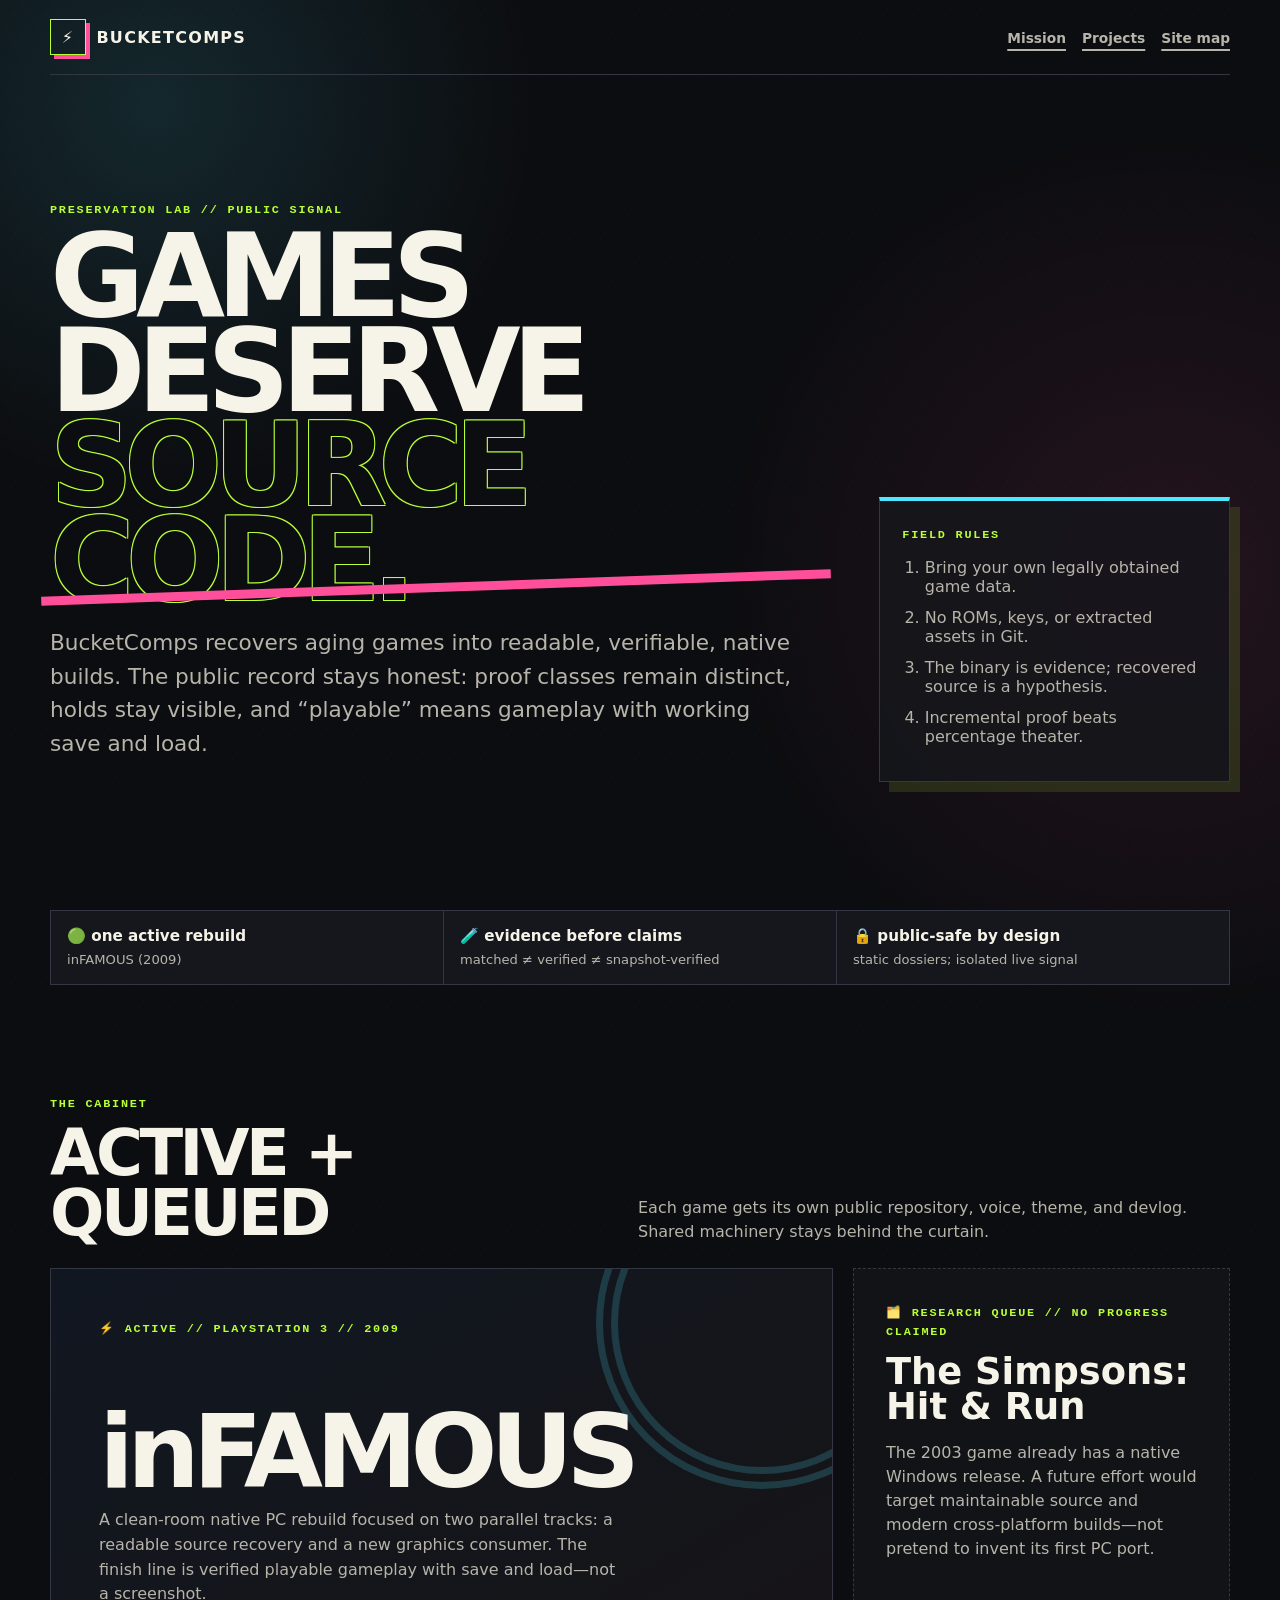
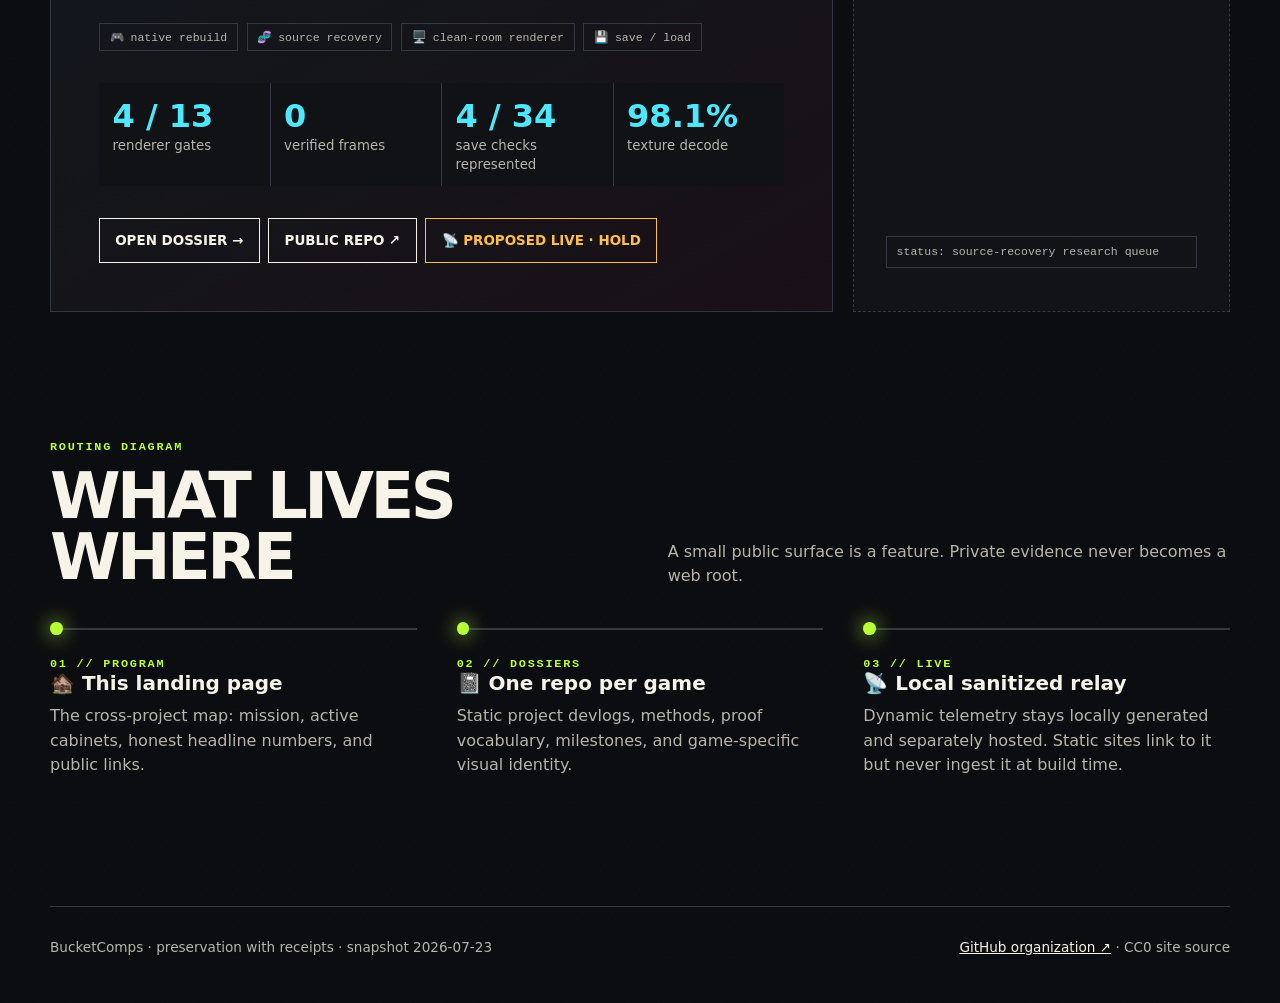
==== site/index.html @ 10b135f8 "launch the BucketComps public landing" ====
<!doctype html>
<html lang="en">
<head>
  <meta charset="utf-8">
  <meta name="viewport" content="width=device-width, initial-scale=1">
  <meta name="description" content="BucketComps is rebuilding games into readable, verifiable, native source—one public-safe milestone at a time.">
  <meta name="theme-color" content="#0c0d10">
  <title>BucketComps ⚡ games deserve source code</title>
  <link rel="stylesheet" href="assets/site.css">
</head>
<body>
  <a class="skip" href="#main">Skip to main content</a>

  <header class="site-header shell">
    <a class="brand" href="./" aria-label="BucketComps home">
      <span class="brand-mark" aria-hidden="true">⚡</span>
      BucketComps
    </a>
    <nav aria-label="Primary navigation">
      <ul>
        <li><a href="#mission">Mission</a></li>
        <li><a href="#projects">Projects</a></li>
        <li><a href="#map">Site map</a></li>
      </ul>
    </nav>
  </header>

  <main id="main">
    <section class="hero shell" id="mission" aria-labelledby="hero-title">
      <div>
        <p class="eyebrow">preservation lab // public signal</p>
        <h1 id="hero-title">Games deserve <span class="strike">source code.</span></h1>
        <p class="lede">BucketComps recovers aging games into readable, verifiable, native builds. The public record stays honest: proof classes remain distinct, holds stay visible, and “playable” means gameplay with working save and load.</p>
      </div>
      <aside class="manifesto" aria-label="Program rules">
        <span class="label">field rules</span>
        <ol>
          <li>Bring your own legally obtained game data.</li>
          <li>No ROMs, keys, or extracted assets in Git.</li>
          <li>The binary is evidence; recovered source is a hypothesis.</li>
          <li>Incremental proof beats percentage theater.</li>
        </ol>
      </aside>
    </section>

    <section class="status-strip shell" aria-label="Program status">
      <div><strong>🟢 one active rebuild</strong><span>inFAMOUS (2009)</span></div>
      <div><strong>🧪 evidence before claims</strong><span>matched ≠ verified ≠ snapshot-verified</span></div>
      <div><strong>🔒 public-safe by design</strong><span>static dossiers; isolated live signal</span></div>
    </section>

    <section class="projects shell" id="projects" aria-labelledby="projects-title">
      <header class="section-head">
        <div>
          <p class="eyebrow">the cabinet</p>
          <h2 id="projects-title">Active + queued</h2>
        </div>
        <p class="section-note">Each game gets its own public repository, voice, theme, and devlog. Shared machinery stays behind the curtain.</p>
      </header>

      <div class="project-grid">
        <article class="project-card">
          <span class="label">⚡ active // PlayStation 3 // 2009</span>
          <h3>inFAMOUS</h3>
          <p>A clean-room native PC rebuild focused on two parallel tracks: a readable source recovery and a new graphics consumer. The finish line is verified playable gameplay with save and load—not a screenshot.</p>
          <div class="tag-row" aria-label="Project themes">
            <span class="tag">🎮 native rebuild</span>
            <span class="tag">🧬 source recovery</span>
            <span class="tag">🖥️ clean-room renderer</span>
            <span class="tag">💾 save / load</span>
          </div>
          <div class="metrics" aria-label="Public progress snapshot dated July 23, 2026">
            <div class="metric"><strong>4 / 13</strong><small>renderer gates</small></div>
            <div class="metric"><strong>0</strong><small>verified frames</small></div>
            <div class="metric"><strong>4 / 34</strong><small>save checks represented</small></div>
            <div class="metric"><strong>98.1%</strong><small>texture decode</small></div>
          </div>
          <div class="actions">
            <a class="button" href="https://bucketcomps.github.io/infamous/">Open dossier →</a>
            <a class="button" href="https://github.com/bucketcomps/infamous">Public repo ↗</a>
            <a class="button live" href="https://live.decomp.deucebucket.com/infamous" aria-label="Proposed live inFAMOUS endpoint; not cut over">📡 proposed live · hold</a>
          </div>
        </article>

        <article class="queue-card">
          <div>
            <span class="label">🗂️ research queue // no progress claimed</span>
            <h3>The Simpsons:<br>Hit &amp; Run</h3>
            <p>The 2003 game already has a native Windows release. A future effort would target maintainable source and modern cross-platform builds—not pretend to invent its first PC port.</p>
          </div>
          <p class="tag">status: source-recovery research queue</p>
        </article>
      </div>
    </section>

    <section class="architecture shell" id="map" aria-labelledby="map-title">
      <header class="section-head">
        <div>
          <p class="eyebrow">routing diagram</p>
          <h2 id="map-title">What lives where</h2>
        </div>
        <p class="section-note">A small public surface is a feature. Private evidence never becomes a web root.</p>
      </header>
      <div class="circuit">
        <article>
          <span class="label">01 // program</span>
          <h3>🏚️ This landing page</h3>
          <p>The cross-project map: mission, active cabinets, honest headline numbers, and public links.</p>
        </article>
        <article>
          <span class="label">02 // dossiers</span>
          <h3>📓 One repo per game</h3>
          <p>Static project devlogs, methods, proof vocabulary, milestones, and game-specific visual identity.</p>
        </article>
        <article>
          <span class="label">03 // live</span>
          <h3>📡 Local sanitized relay</h3>
          <p>Dynamic telemetry stays locally generated and separately hosted. Static sites link to it but never ingest it at build time.</p>
        </article>
      </div>
    </section>
  </main>

  <footer class="footer shell">
    <span>BucketComps · preservation with receipts · snapshot 2026-07-23</span>
    <span><a href="https://github.com/bucketcomps">GitHub organization ↗</a> · CC0 site source</span>
  </footer>
</body>
</html>
---- site/assets/site.css ----
:root {
  color-scheme: dark;
  --ink: #f6f3e8;
  --muted: #b7b4aa;
  --void: #0c0d10;
  --panel: #15171c;
  --line: #333743;
  --volt: #b8ff36;
  --cyan: #4de8ff;
  --hot: #ff4f9a;
  --amber: #ffbf47;
  --max: 1180px;
  font-family: Inter, ui-sans-serif, system-ui, -apple-system, BlinkMacSystemFont, "Segoe UI", sans-serif;
}

* {
  box-sizing: border-box;
}

html {
  scroll-behavior: smooth;
}

body {
  margin: 0;
  background:
    radial-gradient(circle at 12% 4%, rgb(77 232 255 / 12%), transparent 24rem),
    radial-gradient(circle at 91% 22%, rgb(255 79 154 / 10%), transparent 28rem),
    linear-gradient(120deg, transparent 0 49.7%, rgb(255 255 255 / 3%) 50%, transparent 50.3%) 0 0 / 31px 31px,
    var(--void);
  color: var(--ink);
  min-width: 300px;
}

a {
  color: inherit;
}

a:focus-visible,
button:focus-visible {
  outline: 3px solid var(--cyan);
  outline-offset: 4px;
}

.skip {
  position: fixed;
  left: 1rem;
  top: 1rem;
  z-index: 10;
  padding: 0.7rem 1rem;
  background: var(--ink);
  color: var(--void);
  transform: translateY(-180%);
}

.skip:focus {
  transform: translateY(0);
}

.shell {
  width: min(calc(100% - 2rem), var(--max));
  margin-inline: auto;
}

.site-header {
  display: flex;
  align-items: center;
  justify-content: space-between;
  gap: 1rem;
  padding-block: 1.2rem;
  border-bottom: 1px solid var(--line);
}

.brand {
  display: inline-flex;
  align-items: center;
  gap: 0.65rem;
  font-weight: 900;
  letter-spacing: 0.08em;
  text-decoration: none;
  text-transform: uppercase;
}

.brand-mark {
  display: grid;
  place-items: center;
  width: 2.25rem;
  aspect-ratio: 1;
  border: 1px solid var(--volt);
  box-shadow: 4px 4px 0 var(--hot);
}

nav ul {
  display: flex;
  gap: 1rem;
  margin: 0;
  padding: 0;
  list-style: none;
}

nav a {
  color: var(--muted);
  font-size: 0.86rem;
  font-weight: 800;
  text-decoration-thickness: 2px;
  text-underline-offset: 0.35rem;
}

nav a:hover {
  color: var(--ink);
}

.hero {
  display: grid;
  grid-template-columns: minmax(0, 1.5fr) minmax(18rem, 0.7fr);
  gap: clamp(2rem, 6vw, 6rem);
  align-items: end;
  padding-block: clamp(4rem, 10vw, 8rem);
}

.eyebrow,
.label {
  color: var(--volt);
  font-family: ui-monospace, SFMono-Regular, Menlo, monospace;
  font-size: 0.74rem;
  font-weight: 800;
  letter-spacing: 0.15em;
  text-transform: uppercase;
}

h1,
h2,
h3,
p {
  margin-top: 0;
}

h1 {
  max-width: 11ch;
  margin-bottom: 1.2rem;
  font-size: clamp(3.6rem, 9vw, 8.6rem);
  line-height: 0.82;
  letter-spacing: -0.075em;
  text-transform: uppercase;
}

.strike {
  position: relative;
  display: inline-block;
  color: var(--void);
  text-shadow:
    -1px -1px 0 var(--volt),
    1px -1px 0 var(--volt),
    -1px 1px 0 var(--volt),
    1px 1px 0 var(--volt);
}

.strike::after {
  content: "";
  position: absolute;
  right: -0.25em;
  bottom: 0.13em;
  left: -0.08em;
  height: 0.08em;
  background: var(--hot);
  transform: rotate(-2deg);
}

.lede {
  max-width: 61ch;
  color: var(--muted);
  font-size: clamp(1.08rem, 2vw, 1.35rem);
  line-height: 1.55;
}

.manifesto {
  padding: 1.4rem;
  border: 1px solid var(--line);
  border-top: 4px solid var(--cyan);
  background: rgb(21 23 28 / 82%);
  box-shadow: 10px 10px 0 rgb(184 255 54 / 12%);
}

.manifesto ol {
  margin: 1rem 0 0;
  padding-left: 1.4rem;
}

.manifesto li {
  margin-block: 0.75rem;
  color: var(--muted);
}

.status-strip {
  display: grid;
  grid-template-columns: repeat(3, 1fr);
  gap: 1px;
  margin-bottom: 5rem;
  background: var(--line);
  border: 1px solid var(--line);
}

.status-strip div {
  padding: 1rem;
  background: var(--panel);
}

.status-strip strong {
  display: block;
  margin-bottom: 0.25rem;
  font-size: 0.95rem;
}

.status-strip span {
  color: var(--muted);
  font-size: 0.82rem;
}

.section-head {
  display: flex;
  align-items: end;
  justify-content: space-between;
  gap: 2rem;
  margin-bottom: 1.5rem;
}

h2 {
  margin-bottom: 0;
  font-size: clamp(2.1rem, 5vw, 4rem);
  letter-spacing: -0.055em;
  line-height: 0.95;
  text-transform: uppercase;
}

.section-note {
  max-width: 37rem;
  margin-bottom: 0;
  color: var(--muted);
  line-height: 1.5;
}

.projects {
  padding-block: 2rem 6rem;
}

.project-grid {
  display: grid;
  grid-template-columns: 1.35fr 0.65fr;
  gap: 1.25rem;
}

.project-card {
  position: relative;
  overflow: hidden;
  min-height: 31rem;
  padding: clamp(1.5rem, 4vw, 3rem);
  border: 1px solid var(--line);
  background: linear-gradient(150deg, #111721, #151519 60%, #1a1017);
}

.project-card::before {
  content: "";
  position: absolute;
  top: -7rem;
  right: -6rem;
  width: 18rem;
  height: 18rem;
  border: 1.4rem double rgb(77 232 255 / 18%);
  border-radius: 50%;
}

.project-card h3 {
  position: relative;
  margin: 4.5rem 0 0.8rem;
  font-size: clamp(3rem, 8vw, 6.8rem);
  line-height: 0.85;
  letter-spacing: -0.07em;
}

.project-card p {
  position: relative;
  max-width: 52ch;
  color: var(--muted);
  line-height: 1.55;
}

.tag-row,
.actions {
  position: relative;
  display: flex;
  flex-wrap: wrap;
  gap: 0.55rem;
}

.tag {
  padding: 0.38rem 0.6rem;
  border: 1px solid var(--line);
  color: var(--muted);
  font-family: ui-monospace, SFMono-Regular, Menlo, monospace;
  font-size: 0.72rem;
}

.metrics {
  position: relative;
  display: grid;
  grid-template-columns: repeat(4, 1fr);
  gap: 1px;
  margin-block: 2rem;
  background: var(--line);
}

.metric {
  min-width: 0;
  padding: 0.85rem;
  background: rgb(12 13 16 / 88%);
}

.metric strong {
  display: block;
  color: var(--cyan);
  font-size: clamp(1.2rem, 3vw, 2rem);
}

.metric small {
  color: var(--muted);
}

.button {
  display: inline-flex;
  align-items: center;
  min-height: 2.8rem;
  padding: 0.7rem 0.95rem;
  border: 1px solid var(--ink);
  font-size: 0.84rem;
  font-weight: 900;
  text-decoration: none;
  text-transform: uppercase;
}

.button:hover {
  background: var(--ink);
  color: var(--void);
}

.button.live {
  border-color: var(--amber);
  color: var(--amber);
}

.queue-card {
  display: flex;
  flex-direction: column;
  justify-content: space-between;
  min-height: 31rem;
  padding: 2rem;
  border: 1px dashed var(--line);
  background: rgb(21 23 28 / 66%);
}

.queue-card h3 {
  margin: 1rem 0;
  font-size: 2.3rem;
  line-height: 0.95;
}

.queue-card p {
  color: var(--muted);
  line-height: 1.5;
}

.architecture {
  padding-block: 2rem 7rem;
}

.circuit {
  display: grid;
  grid-template-columns: repeat(3, 1fr);
  gap: 2.5rem;
  margin-top: 2.5rem;
}

.circuit article {
  position: relative;
  padding-top: 1.4rem;
  border-top: 2px solid var(--line);
}

.circuit article::before {
  content: "";
  position: absolute;
  top: -0.45rem;
  left: 0;
  width: 0.8rem;
  height: 0.8rem;
  border-radius: 50%;
  background: var(--volt);
  box-shadow: 0 0 1.2rem var(--volt);
}

.circuit h3 {
  margin-bottom: 0.55rem;
  font-size: 1.25rem;
}

.circuit p {
  color: var(--muted);
  line-height: 1.55;
}

.footer {
  display: flex;
  justify-content: space-between;
  gap: 2rem;
  padding-block: 2rem 3rem;
  border-top: 1px solid var(--line);
  color: var(--muted);
  font-size: 0.85rem;
}

.footer a {
  color: var(--ink);
}

@media (max-width: 800px) {
  .hero,
  .project-grid {
    grid-template-columns: 1fr;
  }

  .hero {
    align-items: start;
  }

  nav ul {
    gap: 0.65rem;
  }

  nav li:first-child {
    display: none;
  }

  .status-strip,
  .metrics,
  .circuit {
    grid-template-columns: 1fr 1fr;
  }

  .queue-card {
    min-height: 20rem;
  }
}

@media (max-width: 520px) {
  .shell {
    width: min(calc(100% - 1.2rem), var(--max));
  }

  .brand {
    font-size: 0.8rem;
  }

  nav ul {
    font-size: 0.78rem;
  }

  h1 {
    font-size: clamp(3.3rem, 18vw, 5rem);
  }

  .status-strip,
  .metrics,
  .circuit {
    grid-template-columns: 1fr;
  }

  .section-head,
  .footer {
    align-items: start;
    flex-direction: column;
  }

  .project-card {
    min-height: auto;
  }

  .project-card h3 {
    margin-top: 3rem;
  }
}

@media (prefers-reduced-motion: reduce) {
  html {
    scroll-behavior: auto;
  }
}
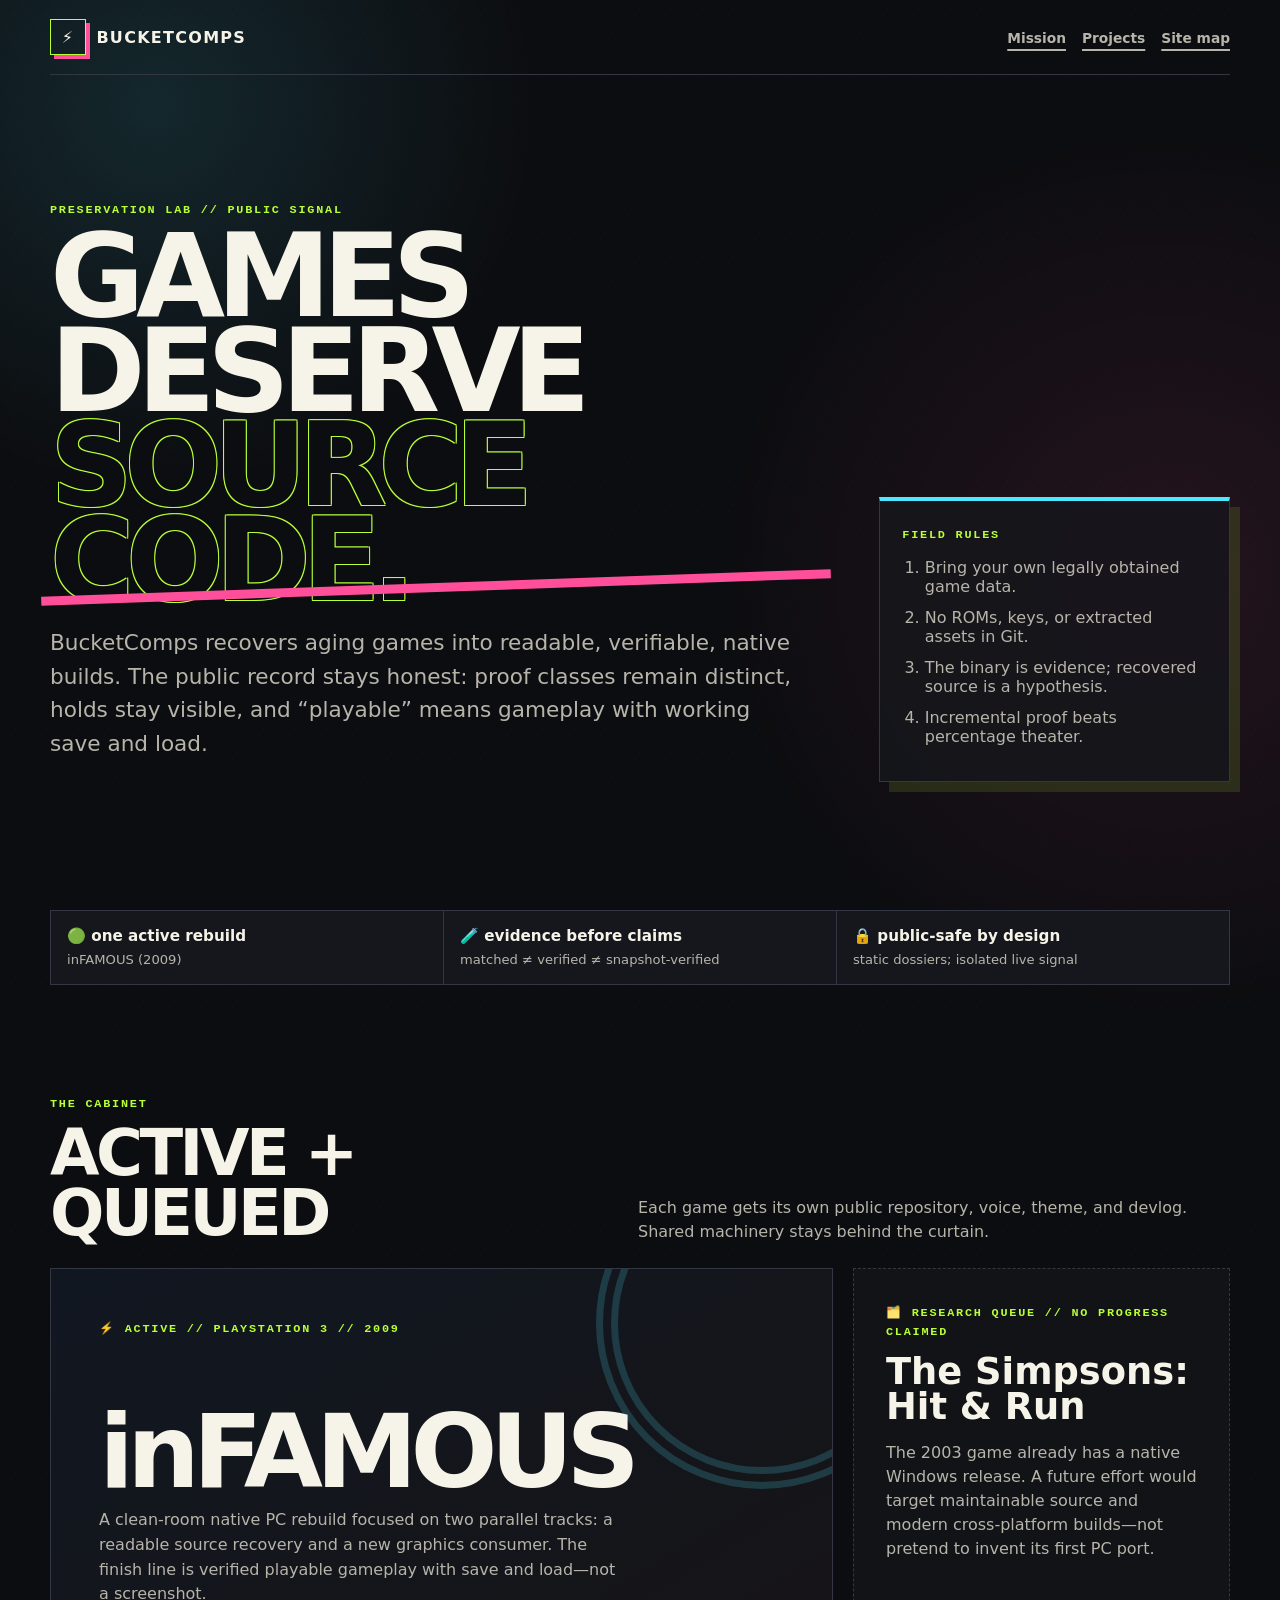
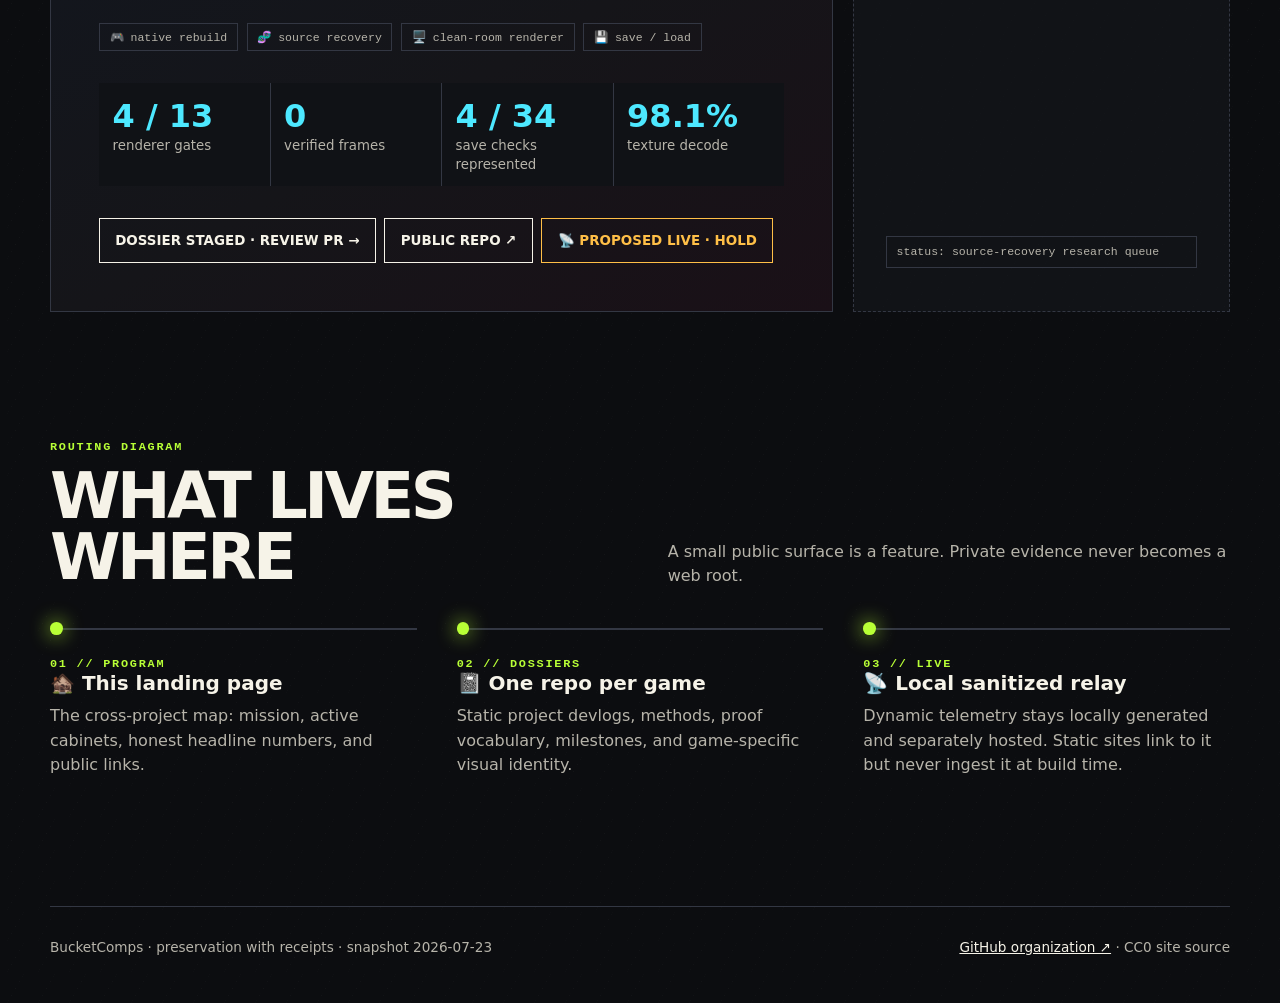
==== commit df354bde: "label the dossier merge gate" ====
--- a/site/index.html
+++ b/site/index.html
@@ -76,7 +76,7 @@
             <div class="metric"><strong>98.1%</strong><small>texture decode</small></div>
           </div>
           <div class="actions">
-            <a class="button" href="https://bucketcomps.github.io/infamous/">Open dossier →</a>
+            <a class="button" href="https://github.com/bucketcomps/infamous/pull/1" aria-label="Review the staged inFAMOUS dossier draft pull request">Dossier staged · review PR →</a>
             <a class="button" href="https://github.com/bucketcomps/infamous">Public repo ↗</a>
             <a class="button live" href="https://live.decomp.deucebucket.com/infamous" aria-label="Proposed live inFAMOUS endpoint; not cut over">📡 proposed live · hold</a>
           </div>
--- a/site/assets/site.css
+++ b/site/assets/site.css
@@ -118,6 +118,10 @@
   padding-block: clamp(4rem, 10vw, 8rem);
 }
 
+.hero > * {
+  min-width: 0;
+}
+
 .eyebrow,
 .label {
   color: var(--volt);
@@ -142,12 +146,14 @@
   line-height: 0.82;
   letter-spacing: -0.075em;
   text-transform: uppercase;
+  overflow-wrap: anywhere;
 }
 
 .strike {
   position: relative;
   display: inline-block;
   color: var(--void);
+  max-width: 100%;
   text-shadow:
     -1px -1px 0 var(--volt),
     1px -1px 0 var(--volt),
@@ -435,10 +441,6 @@
     gap: 0.65rem;
   }
 
-  nav li:first-child {
-    display: none;
-  }
-
   .status-strip,
   .metrics,
   .circuit {
@@ -459,12 +461,22 @@
     font-size: 0.8rem;
   }
 
+  .site-header {
+    align-items: flex-start;
+    flex-direction: column;
+    padding-bottom: 1rem;
+  }
+
   nav ul {
     font-size: 0.78rem;
   }
 
   h1 {
     font-size: clamp(3.3rem, 18vw, 5rem);
+  }
+
+  .strike::after {
+    right: 0;
   }
 
   .status-strip,
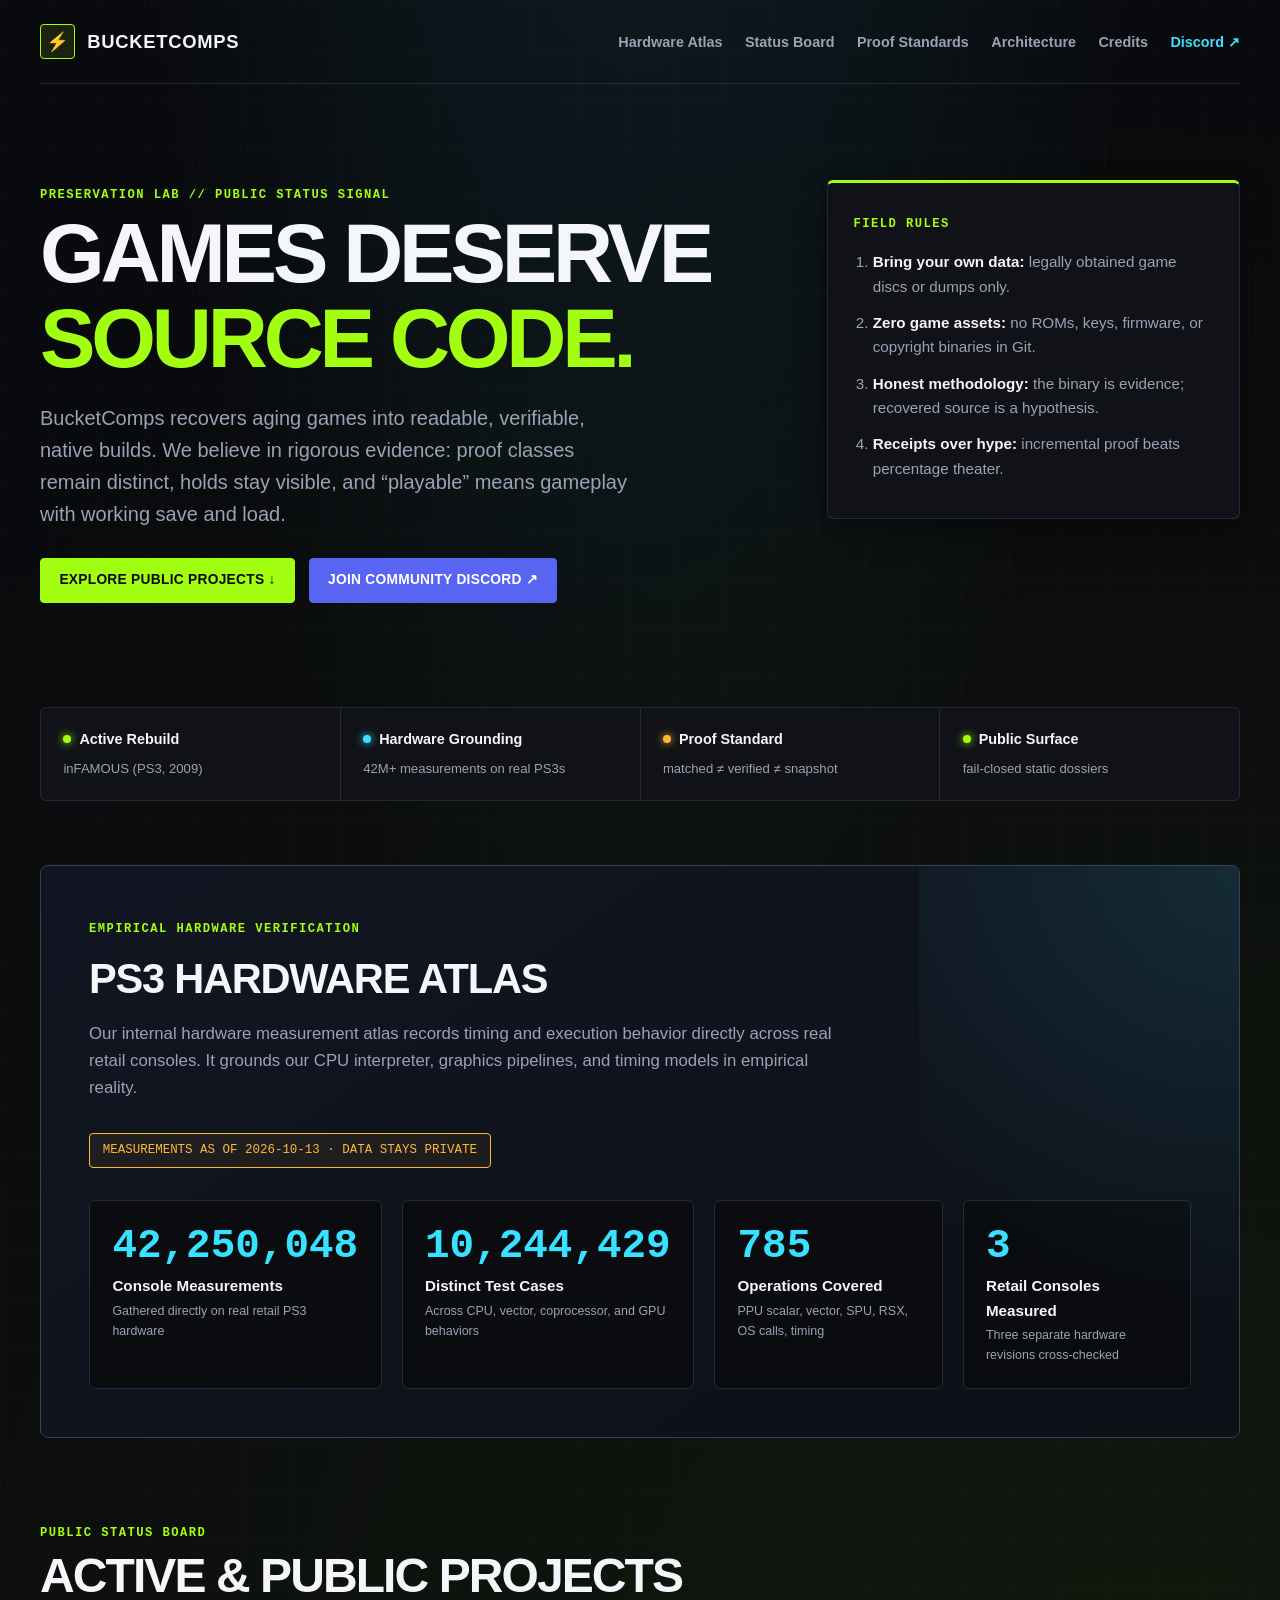
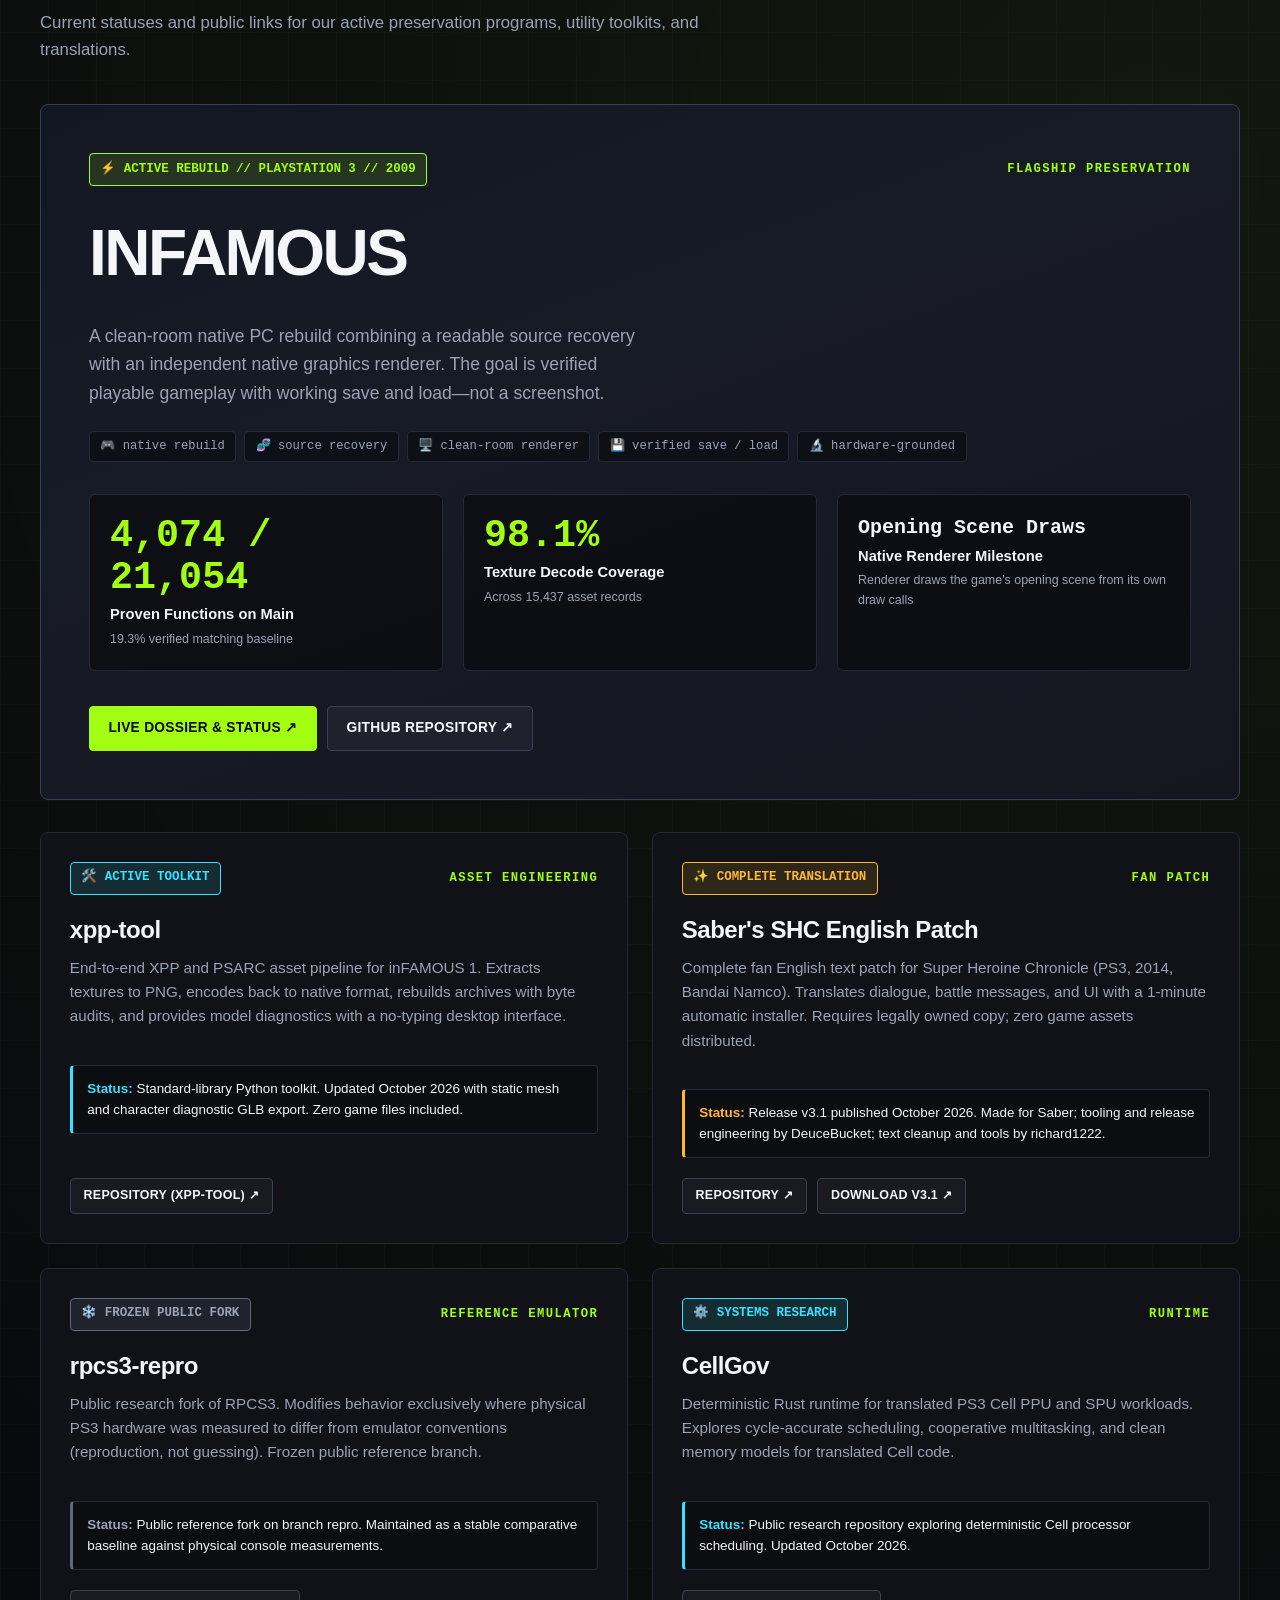
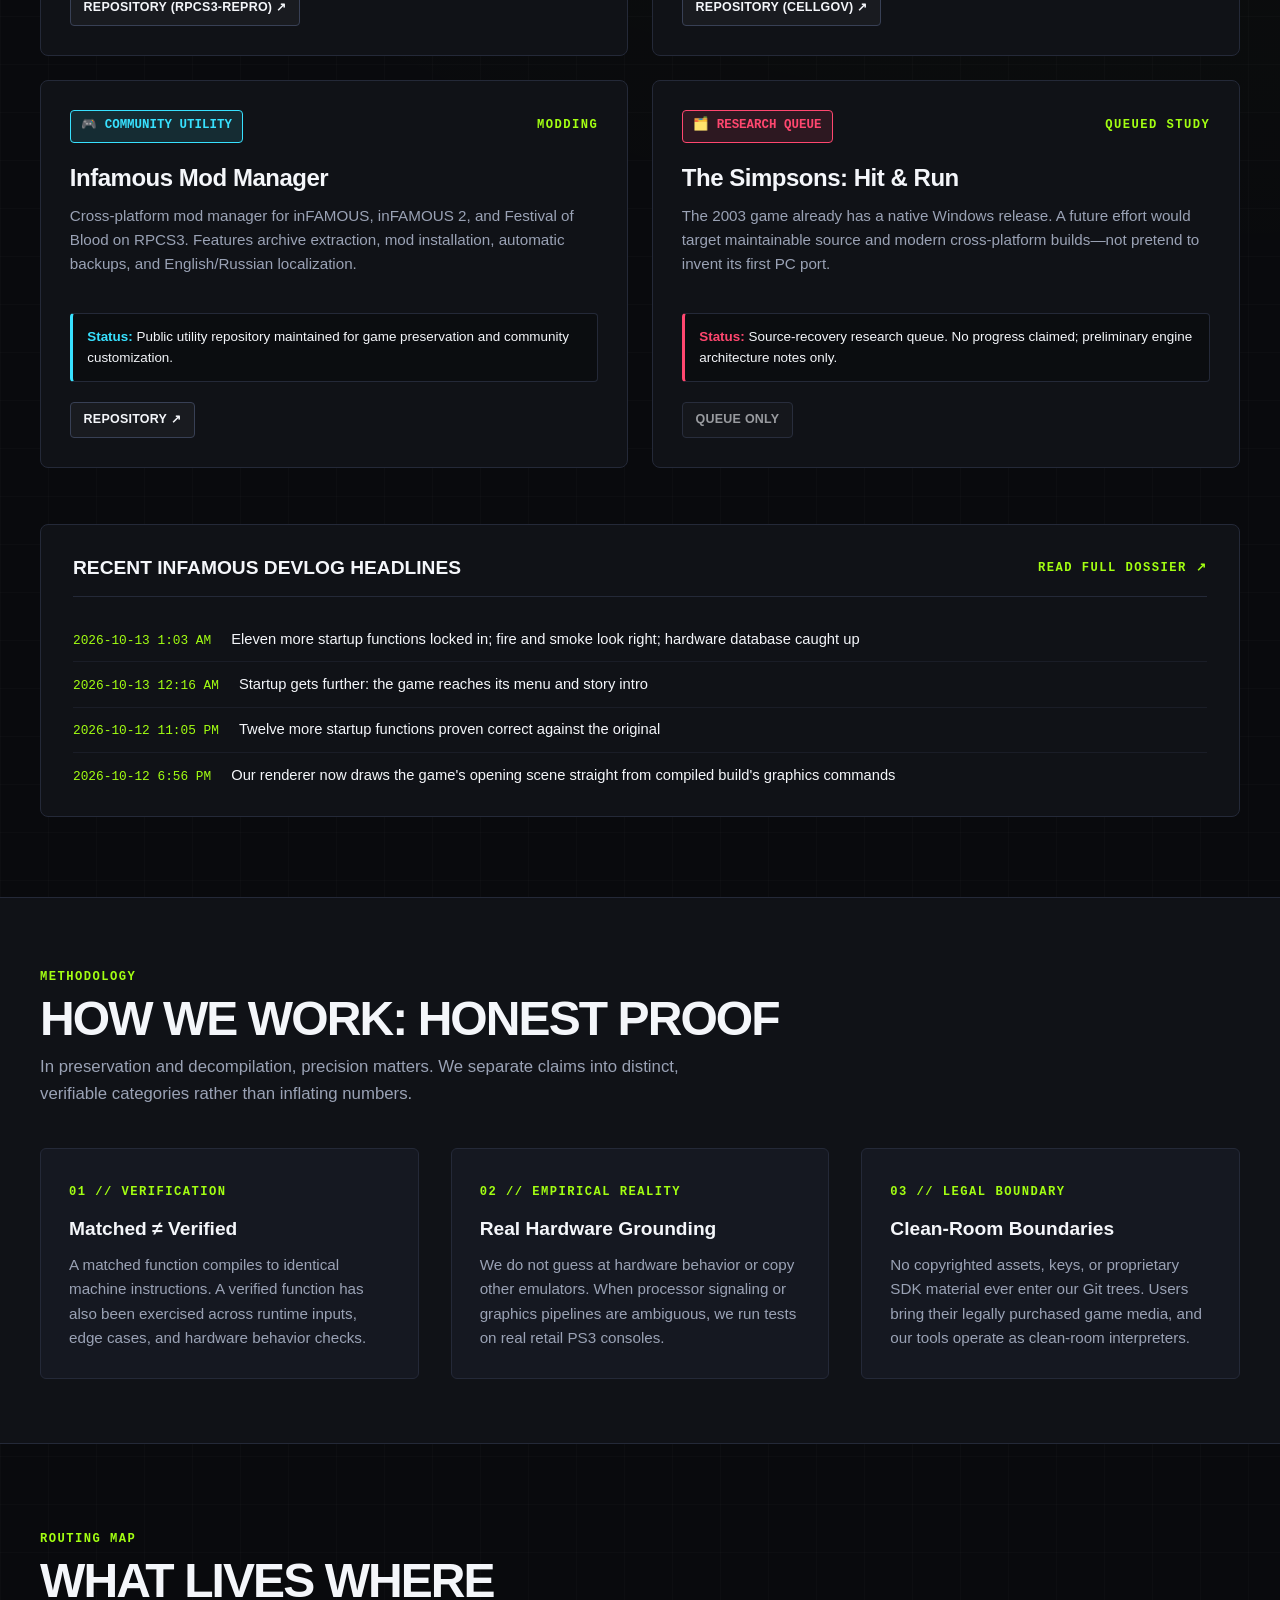
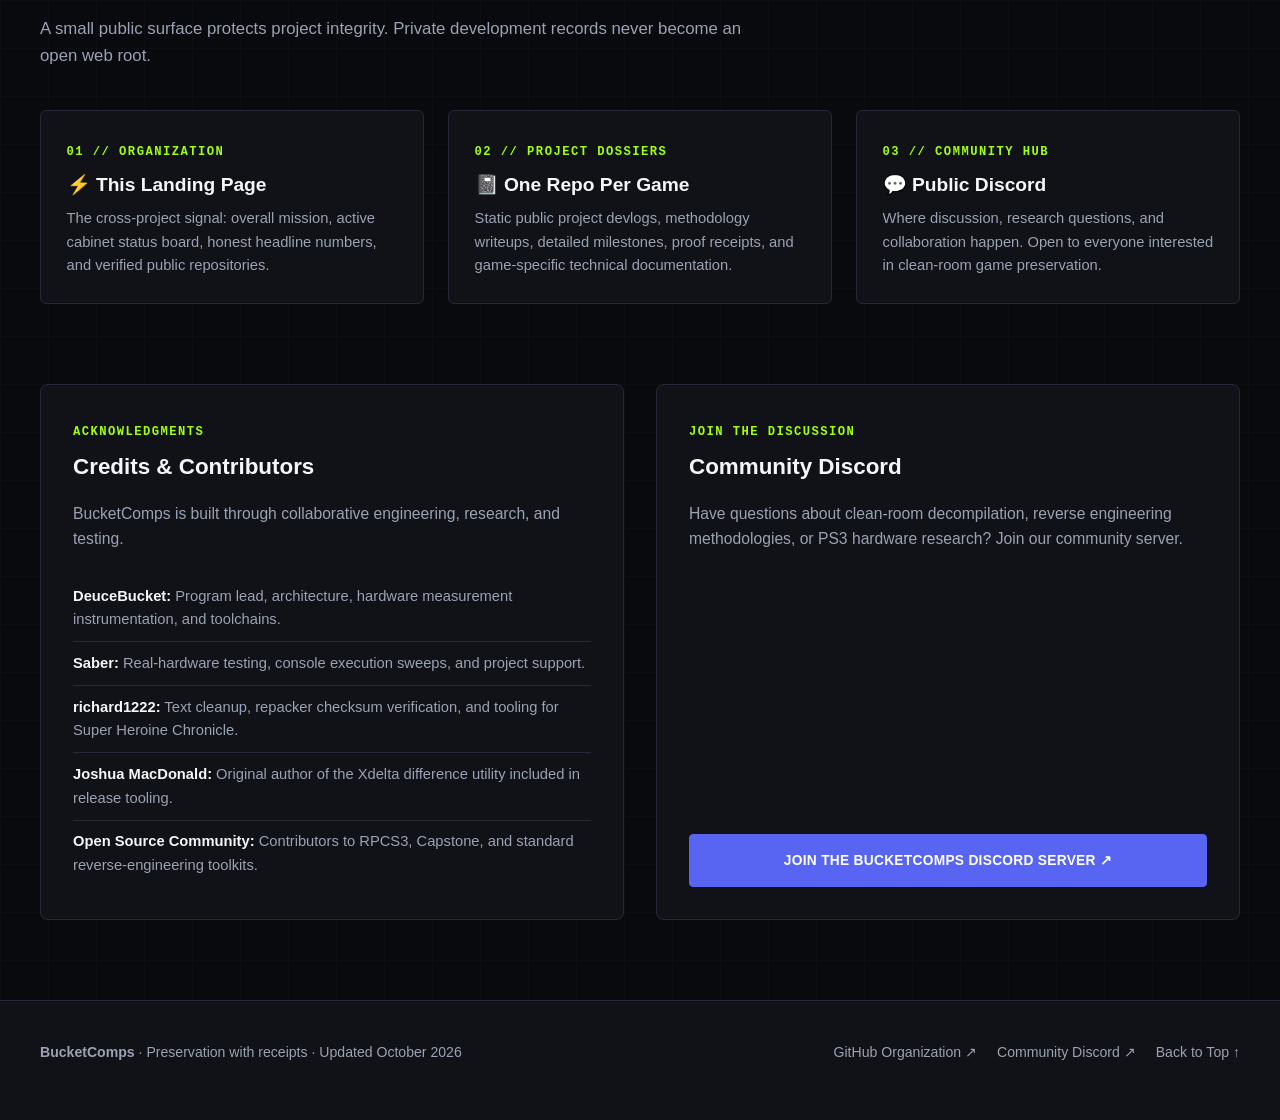
==== commit 3d09eaac: "Redesign org landing site into public status board and extend recipe checks - Overhaul site into hig" ====
--- a/site/index.html
+++ b/site/index.html
@@ -3,8 +3,8 @@
 <head>
   <meta charset="utf-8">
   <meta name="viewport" content="width=device-width, initial-scale=1">
-  <meta name="description" content="BucketComps is rebuilding games into readable, verifiable, native source—one public-safe milestone at a time.">
-  <meta name="theme-color" content="#0c0d10">
+  <meta name="description" content="BucketComps is an independent reverse-engineering and preservation lab rebuilding aging games into verifiable native source.">
+  <meta name="theme-color" content="#090a0d">
   <title>BucketComps ⚡ games deserve source code</title>
   <link rel="stylesheet" href="assets/site.css">
 </head>
@@ -16,114 +16,396 @@
       <span class="brand-mark" aria-hidden="true">⚡</span>
       BucketComps
     </a>
-    <nav aria-label="Primary navigation">
+    <nav class="primary-nav" aria-label="Primary navigation">
       <ul>
-        <li><a href="#mission">Mission</a></li>
-        <li><a href="#projects">Projects</a></li>
-        <li><a href="#map">Site map</a></li>
+        <li><a href="#atlas">Hardware Atlas</a></li>
+        <li><a href="#projects">Status Board</a></li>
+        <li><a href="#principles">Proof Standards</a></li>
+        <li><a href="#blueprint">Architecture</a></li>
+        <li><a href="#community">Credits</a></li>
+        <li><a class="nav-highlight" href="https://discord.gg/SJjcX5Yfuy">Discord ↗</a></li>
       </ul>
     </nav>
   </header>
 
   <main id="main">
-    <section class="hero shell" id="mission" aria-labelledby="hero-title">
+    <!-- Hero -->
+    <section class="hero shell" aria-labelledby="hero-title">
+      <div class="hero-content">
+        <div>
+          <span class="eyebrow">preservation lab // public status signal</span>
+          <h1 id="hero-title">Games deserve <span class="highlight-strike">source code.</span></h1>
+          <p class="lede">BucketComps recovers aging games into readable, verifiable, native builds. We believe in rigorous evidence: proof classes remain distinct, holds stay visible, and “playable” means gameplay with working save and load.</p>
+          <div class="hero-actions">
+            <a class="btn btn-primary" href="#projects">Explore Public Projects ↓</a>
+            <a class="btn btn-discord" href="https://discord.gg/SJjcX5Yfuy">Join Community Discord ↗</a>
+          </div>
+        </div>
+
+        <aside class="field-rules" aria-label="Program field rules">
+          <span class="label">field rules</span>
+          <ol>
+            <li><strong>Bring your own data:</strong> legally obtained game discs or dumps only.</li>
+            <li><strong>Zero game assets:</strong> no ROMs, keys, firmware, or copyright binaries in Git.</li>
+            <li><strong>Honest methodology:</strong> the binary is evidence; recovered source is a hypothesis.</li>
+            <li><strong>Receipts over hype:</strong> incremental proof beats percentage theater.</li>
+          </ol>
+        </aside>
+      </div>
+    </section>
+
+    <!-- Signal Bar -->
+    <section class="signal-bar shell" aria-label="Live program status summary">
+      <div class="signal-cell">
+        <div class="signal-status"><span class="status-dot"></span> Active Rebuild</div>
+        <span>inFAMOUS (PS3, 2009)</span>
+      </div>
+      <div class="signal-cell">
+        <div class="signal-status"><span class="status-dot cyan"></span> Hardware Grounding</div>
+        <span>42M+ measurements on real PS3s</span>
+      </div>
+      <div class="signal-cell">
+        <div class="signal-status"><span class="status-dot amber"></span> Proof Standard</div>
+        <span>matched ≠ verified ≠ snapshot</span>
+      </div>
+      <div class="signal-cell">
+        <div class="signal-status"><span class="status-dot"></span> Public Surface</div>
+        <span>fail-closed static dossiers</span>
+      </div>
+    </section>
+
+    <!-- Atlas Section -->
+    <section class="atlas-banner shell" id="atlas" aria-labelledby="atlas-title">
+      <div class="atlas-card">
+        <div class="atlas-header">
+          <div>
+            <span class="label">empirical hardware verification</span>
+            <h2 class="atlas-title" id="atlas-title">PS3 Hardware Atlas</h2>
+            <p class="atlas-desc">Our internal hardware measurement atlas records timing and execution behavior directly across real retail consoles. It grounds our CPU interpreter, graphics pipelines, and timing models in empirical reality.</p>
+          </div>
+          <div class="atlas-notice">
+            <span>MEASUREMENTS AS OF 2026-10-13 · DATA STAYS PRIVATE</span>
+          </div>
+        </div>
+
+        <div class="atlas-grid">
+          <div class="atlas-stat">
+            <div class="atlas-stat-num">42,250,048</div>
+            <div class="atlas-stat-label">Console Measurements</div>
+            <div class="atlas-stat-sub">Gathered directly on real retail PS3 hardware</div>
+          </div>
+          <div class="atlas-stat">
+            <div class="atlas-stat-num">10,244,429</div>
+            <div class="atlas-stat-label">Distinct Test Cases</div>
+            <div class="atlas-stat-sub">Across CPU, vector, coprocessor, and GPU behaviors</div>
+          </div>
+          <div class="atlas-stat">
+            <div class="atlas-stat-num">785</div>
+            <div class="atlas-stat-label">Operations Covered</div>
+            <div class="atlas-stat-sub">PPU scalar, vector, SPU, RSX, OS calls, timing</div>
+          </div>
+          <div class="atlas-stat">
+            <div class="atlas-stat-num">3</div>
+            <div class="atlas-stat-label">Retail Consoles Measured</div>
+            <div class="atlas-stat-sub">Three separate hardware revisions cross-checked</div>
+          </div>
+        </div>
+      </div>
+    </section>
+
+    <!-- Projects / Status Board -->
+    <section class="projects-section shell" id="projects" aria-labelledby="projects-title">
+      <header class="section-head">
+        <span class="eyebrow">public status board</span>
+        <h2 class="section-title" id="projects-title">Active &amp; Public Projects</h2>
+        <p class="section-note">Current statuses and public links for our active preservation programs, utility toolkits, and translations.</p>
+      </header>
+
+      <!-- Featured Project: inFAMOUS -->
+      <article class="feature-card">
+        <div class="card-top">
+          <span class="status-badge active">⚡ active rebuild // PlayStation 3 // 2009</span>
+          <span class="label">flagship preservation</span>
+        </div>
+
+        <h3 class="feature-title">inFAMOUS</h3>
+        <p class="feature-desc">A clean-room native PC rebuild combining a readable source recovery with an independent native graphics renderer. The goal is verified playable gameplay with working save and load—not a screenshot.</p>
+
+        <div class="tag-row" aria-label="inFAMOUS project tags">
+          <span class="tag">🎮 native rebuild</span>
+          <span class="tag">🧬 source recovery</span>
+          <span class="tag">🖥️ clean-room renderer</span>
+          <span class="tag">💾 verified save / load</span>
+          <span class="tag">🔬 hardware-grounded</span>
+        </div>
+
+        <div class="feature-metrics" aria-label="inFAMOUS current verified milestones">
+          <div class="feature-metric">
+            <div class="metric-val">4,074 / 21,054</div>
+            <div class="metric-title">Proven Functions on Main</div>
+            <div class="metric-note">19.3% verified matching baseline</div>
+          </div>
+          <div class="feature-metric">
+            <div class="metric-val">98.1%</div>
+            <div class="metric-title">Texture Decode Coverage</div>
+            <div class="metric-note">Across 15,437 asset records</div>
+          </div>
+          <div class="feature-metric">
+            <div class="metric-val text-val">Opening Scene Draws</div>
+            <div class="metric-title">Native Renderer Milestone</div>
+            <div class="metric-note">Renderer draws the game's opening scene from its own draw calls</div>
+          </div>
+        </div>
+
+        <div class="card-actions">
+          <a class="btn btn-primary" href="https://bucketcomps.github.io/infamous/">Live Dossier &amp; Status ↗</a>
+          <a class="btn btn-secondary" href="https://github.com/bucketcomps/infamous">GitHub Repository ↗</a>
+        </div>
+      </article>
+
+      <!-- Secondary Projects Grid -->
+      <div class="cards-grid">
+        <!-- infamous-xpp-textures / xpp-tool -->
+        <article class="project-card">
+          <div class="project-card-header">
+            <div class="card-top">
+              <span class="status-badge tool">🛠️ active toolkit</span>
+              <span class="label">asset engineering</span>
+            </div>
+            <h3 class="project-card-title">xpp-tool</h3>
+            <p class="project-card-desc">End-to-end XPP and PSARC asset pipeline for inFAMOUS 1. Extracts textures to PNG, encodes back to native format, rebuilds archives with byte audits, and provides model diagnostics with a no-typing desktop interface.</p>
+          </div>
+          <div class="status-callout">
+            <strong>Status:</strong> Standard-library Python toolkit. Updated October 2026 with static mesh and character diagnostic GLB export. Zero game files included.
+          </div>
+          <div class="card-actions">
+            <a class="btn btn-secondary btn-sm" href="https://github.com/deucebucket/infamous-xpp-textures">Repository (xpp-tool) ↗</a>
+          </div>
+        </article>
+
+        <!-- sabers-shc-english-patch -->
+        <article class="project-card">
+          <div class="project-card-header">
+            <div class="card-top">
+              <span class="status-badge patch">✨ complete translation</span>
+              <span class="label">fan patch</span>
+            </div>
+            <h3 class="project-card-title">Saber's SHC English Patch</h3>
+            <p class="project-card-desc">Complete fan English text patch for Super Heroine Chronicle (PS3, 2014, Bandai Namco). Translates dialogue, battle messages, and UI with a 1-minute automatic installer. Requires legally owned copy; zero game assets distributed.</p>
+          </div>
+          <div class="status-callout patch">
+            <strong>Status:</strong> Release v3.1 published October 2026. Made for Saber; tooling and release engineering by DeuceBucket; text cleanup and tools by richard1222.
+          </div>
+          <div class="card-actions">
+            <a class="btn btn-secondary btn-sm" href="https://github.com/deucebucket/sabers-shc-english-patch">Repository ↗</a>
+            <a class="btn btn-secondary btn-sm" href="https://github.com/deucebucket/sabers-shc-english-patch/releases/tag/v3.1">Download v3.1 ↗</a>
+          </div>
+        </article>
+
+        <!-- rpcs3-repro -->
+        <article class="project-card">
+          <div class="project-card-header">
+            <div class="card-top">
+              <span class="status-badge frozen">❄️ frozen public fork</span>
+              <span class="label">reference emulator</span>
+            </div>
+            <h3 class="project-card-title">rpcs3-repro</h3>
+            <p class="project-card-desc">Public research fork of RPCS3. Modifies behavior exclusively where physical PS3 hardware was measured to differ from emulator conventions (reproduction, not guessing). Frozen public reference branch.</p>
+          </div>
+          <div class="status-callout frozen">
+            <strong>Status:</strong> Public reference fork on branch repro. Maintained as a stable comparative baseline against physical console measurements.
+          </div>
+          <div class="card-actions">
+            <a class="btn btn-secondary btn-sm" href="https://github.com/deucebucket/rpcs3-repro">Repository (rpcs3-repro) ↗</a>
+          </div>
+        </article>
+
+        <!-- CellGov -->
+        <article class="project-card">
+          <div class="project-card-header">
+            <div class="card-top">
+              <span class="status-badge tool">⚙️ systems research</span>
+              <span class="label">runtime</span>
+            </div>
+            <h3 class="project-card-title">CellGov</h3>
+            <p class="project-card-desc">Deterministic Rust runtime for translated PS3 Cell PPU and SPU workloads. Explores cycle-accurate scheduling, cooperative multitasking, and clean memory models for translated Cell code.</p>
+          </div>
+          <div class="status-callout">
+            <strong>Status:</strong> Public research repository exploring deterministic Cell processor scheduling. Updated October 2026.
+          </div>
+          <div class="card-actions">
+            <a class="btn btn-secondary btn-sm" href="https://github.com/deucebucket/CellGov">Repository (CellGov) ↗</a>
+          </div>
+        </article>
+
+        <!-- Infamous Mod Manager -->
+        <article class="project-card">
+          <div class="project-card-header">
+            <div class="card-top">
+              <span class="status-badge tool">🎮 community utility</span>
+              <span class="label">modding</span>
+            </div>
+            <h3 class="project-card-title">Infamous Mod Manager</h3>
+            <p class="project-card-desc">Cross-platform mod manager for inFAMOUS, inFAMOUS 2, and Festival of Blood on RPCS3. Features archive extraction, mod installation, automatic backups, and English/Russian localization.</p>
+          </div>
+          <div class="status-callout">
+            <strong>Status:</strong> Public utility repository maintained for game preservation and community customization.
+          </div>
+          <div class="card-actions">
+            <a class="btn btn-secondary btn-sm" href="https://github.com/deucebucket/Infamous-mod-manager">Repository ↗</a>
+          </div>
+        </article>
+
+        <!-- The Simpsons: Hit & Run (owner queue card) -->
+        <article class="project-card">
+          <div class="project-card-header">
+            <div class="card-top">
+              <span class="status-badge queue">🗂️ research queue</span>
+              <span class="label">queued study</span>
+            </div>
+            <h3 class="project-card-title">The Simpsons: Hit &amp; Run</h3>
+            <p class="project-card-desc">The 2003 game already has a native Windows release. A future effort would target maintainable source and modern cross-platform builds—not pretend to invent its first PC port.</p>
+          </div>
+          <div class="status-callout queue">
+            <strong>Status:</strong> Source-recovery research queue. No progress claimed; preliminary engine architecture notes only.
+          </div>
+          <div class="card-actions">
+            <span class="btn btn-secondary btn-sm" style="opacity: 0.6; cursor: default;">Queue Only</span>
+          </div>
+        </article>
+      </div>
+
+      <!-- Devlog Headlines Strip -->
+      <aside class="devlog-strip" aria-label="Recent devlog headlines">
+        <div class="devlog-strip-head">
+          <h3>Recent inFAMOUS Devlog Headlines</h3>
+          <a class="eyebrow" href="https://bucketcomps.github.io/infamous/">Read Full Dossier ↗</a>
+        </div>
+        <ul class="devlog-list">
+          <li class="devlog-item">
+            <span class="devlog-date">2026-10-13 1:03 AM</span>
+            <span class="devlog-title">Eleven more startup functions locked in; fire and smoke look right; hardware database caught up</span>
+          </li>
+          <li class="devlog-item">
+            <span class="devlog-date">2026-10-13 12:16 AM</span>
+            <span class="devlog-title">Startup gets further: the game reaches its menu and story intro</span>
+          </li>
+          <li class="devlog-item">
+            <span class="devlog-date">2026-10-12 11:05 PM</span>
+            <span class="devlog-title">Twelve more startup functions proven correct against the original</span>
+          </li>
+          <li class="devlog-item">
+            <span class="devlog-date">2026-10-12 6:56 PM</span>
+            <span class="devlog-title">Our renderer now draws the game's opening scene straight from compiled build's graphics commands</span>
+          </li>
+        </ul>
+      </aside>
+    </section>
+
+    <!-- Principles / Proof Vocabulary -->
+    <section class="principles-section" id="principles" aria-labelledby="principles-title">
+      <div class="shell">
+        <header class="section-head">
+          <span class="eyebrow">methodology</span>
+          <h2 class="section-title" id="principles-title">How We Work: Honest Proof</h2>
+          <p class="section-note">In preservation and decompilation, precision matters. We separate claims into distinct, verifiable categories rather than inflating numbers.</p>
+        </header>
+
+        <div class="principles-grid">
+          <article class="principle-card">
+            <span class="label">01 // verification</span>
+            <h3>Matched ≠ Verified</h3>
+            <p>A matched function compiles to identical machine instructions. A verified function has also been exercised across runtime inputs, edge cases, and hardware behavior checks.</p>
+          </article>
+
+          <article class="principle-card">
+            <span class="label">02 // empirical reality</span>
+            <h3>Real Hardware Grounding</h3>
+            <p>We do not guess at hardware behavior or copy other emulators. When processor signaling or graphics pipelines are ambiguous, we run tests on real retail PS3 consoles.</p>
+          </article>
+
+          <article class="principle-card">
+            <span class="label">03 // legal boundary</span>
+            <h3>Clean-Room Boundaries</h3>
+            <p>No copyrighted assets, keys, or proprietary SDK material ever enter our Git trees. Users bring their legally purchased game media, and our tools operate as clean-room interpreters.</p>
+          </article>
+        </div>
+      </div>
+    </section>
+
+    <!-- Blueprint / Architecture -->
+    <section class="blueprint-section shell" id="blueprint" aria-labelledby="blueprint-title">
+      <header class="section-head">
+        <span class="eyebrow">routing map</span>
+        <h2 class="section-title" id="blueprint-title">What Lives Where</h2>
+        <p class="section-note">A small public surface protects project integrity. Private development records never become an open web root.</p>
+      </header>
+
+      <div class="blueprint-grid">
+        <article class="blueprint-card">
+          <span class="label">01 // organization</span>
+          <h3>⚡ This Landing Page</h3>
+          <p>The cross-project signal: overall mission, active cabinet status board, honest headline numbers, and verified public repositories.</p>
+        </article>
+
+        <article class="blueprint-card">
+          <span class="label">02 // project dossiers</span>
+          <h3>📓 One Repo Per Game</h3>
+          <p>Static public project devlogs, methodology writeups, detailed milestones, proof receipts, and game-specific technical documentation.</p>
+        </article>
+
+        <article class="blueprint-card">
+          <span class="label">03 // community hub</span>
+          <h3>💬 Public Discord</h3>
+          <p>Where discussion, research questions, and collaboration happen. Open to everyone interested in clean-room game preservation.</p>
+        </article>
+      </div>
+    </section>
+
+    <!-- Credits & Community -->
+    <section class="community-section shell" id="community" aria-labelledby="community-title">
+      <div class="community-grid">
+        <article class="community-panel">
+          <span class="eyebrow">acknowledgments</span>
+          <h3 id="community-title">Credits &amp; Contributors</h3>
+          <p>BucketComps is built through collaborative engineering, research, and testing.</p>
+
+          <ul class="credits-list">
+            <li><strong>DeuceBucket:</strong> Program lead, architecture, hardware measurement instrumentation, and toolchains.</li>
+            <li><strong>Saber:</strong> Real-hardware testing, console execution sweeps, and project support.</li>
+            <li><strong>richard1222:</strong> Text cleanup, repacker checksum verification, and tooling for Super Heroine Chronicle.</li>
+            <li><strong>Joshua MacDonald:</strong> Original author of the Xdelta difference utility included in release tooling.</li>
+            <li><strong>Open Source Community:</strong> Contributors to RPCS3, Capstone, and standard reverse-engineering toolkits.</li>
+          </ul>
+        </article>
+
+        <article class="community-panel" style="display: flex; flex-direction: column; justify-content: space-between;">
+          <div>
+            <span class="eyebrow">join the discussion</span>
+            <h3>Community Discord</h3>
+            <p>Have questions about clean-room decompilation, reverse engineering methodologies, or PS3 hardware research? Join our community server.</p>
+          </div>
+          <div>
+            <a class="btn btn-discord" style="width: 100%; text-align: center; justify-content: center; padding-block: 0.9rem;" href="https://discord.gg/SJjcX5Yfuy">
+              Join the BucketComps Discord Server ↗
+            </a>
+          </div>
+        </article>
+      </div>
+    </section>
+  </main>
+
+  <footer class="site-footer">
+    <div class="shell footer-content">
       <div>
-        <p class="eyebrow">preservation lab // public signal</p>
-        <h1 id="hero-title">Games deserve <span class="strike">source code.</span></h1>
-        <p class="lede">BucketComps recovers aging games into readable, verifiable, native builds. The public record stays honest: proof classes remain distinct, holds stay visible, and “playable” means gameplay with working save and load.</p>
-      </div>
-      <aside class="manifesto" aria-label="Program rules">
-        <span class="label">field rules</span>
-        <ol>
-          <li>Bring your own legally obtained game data.</li>
-          <li>No ROMs, keys, or extracted assets in Git.</li>
-          <li>The binary is evidence; recovered source is a hypothesis.</li>
-          <li>Incremental proof beats percentage theater.</li>
-        </ol>
-      </aside>
-    </section>
-
-    <section class="status-strip shell" aria-label="Program status">
-      <div><strong>🟢 one active rebuild</strong><span>inFAMOUS (2009)</span></div>
-      <div><strong>🧪 evidence before claims</strong><span>matched ≠ verified ≠ snapshot-verified</span></div>
-      <div><strong>🔒 public-safe by design</strong><span>static dossiers; isolated live signal</span></div>
-    </section>
-
-    <section class="projects shell" id="projects" aria-labelledby="projects-title">
-      <header class="section-head">
-        <div>
-          <p class="eyebrow">the cabinet</p>
-          <h2 id="projects-title">Active + queued</h2>
-        </div>
-        <p class="section-note">Each game gets its own public repository, voice, theme, and devlog. Shared machinery stays behind the curtain.</p>
-      </header>
-
-      <div class="project-grid">
-        <article class="project-card">
-          <span class="label">⚡ active // PlayStation 3 // 2009</span>
-          <h3>inFAMOUS</h3>
-          <p>A clean-room native PC rebuild focused on two parallel tracks: a readable source recovery and a new graphics consumer. The finish line is verified playable gameplay with save and load—not a screenshot.</p>
-          <div class="tag-row" aria-label="Project themes">
-            <span class="tag">🎮 native rebuild</span>
-            <span class="tag">🧬 source recovery</span>
-            <span class="tag">🖥️ clean-room renderer</span>
-            <span class="tag">💾 save / load</span>
-          </div>
-          <div class="metrics" aria-label="Public progress snapshot dated July 23, 2026">
-            <div class="metric"><strong>4 / 13</strong><small>renderer gates</small></div>
-            <div class="metric"><strong>0</strong><small>verified frames</small></div>
-            <div class="metric"><strong>4 / 34</strong><small>save checks represented</small></div>
-            <div class="metric"><strong>98.1%</strong><small>texture decode</small></div>
-          </div>
-          <div class="actions">
-            <a class="button" href="https://github.com/bucketcomps/infamous/pull/1" aria-label="Review the staged inFAMOUS dossier draft pull request">Dossier staged · review PR →</a>
-            <a class="button" href="https://github.com/bucketcomps/infamous">Public repo ↗</a>
-            <a class="button live" href="https://live.decomp.deucebucket.com/infamous" aria-label="Proposed live inFAMOUS endpoint; not cut over">📡 proposed live · hold</a>
-          </div>
-        </article>
-
-        <article class="queue-card">
-          <div>
-            <span class="label">🗂️ research queue // no progress claimed</span>
-            <h3>The Simpsons:<br>Hit &amp; Run</h3>
-            <p>The 2003 game already has a native Windows release. A future effort would target maintainable source and modern cross-platform builds—not pretend to invent its first PC port.</p>
-          </div>
-          <p class="tag">status: source-recovery research queue</p>
-        </article>
-      </div>
-    </section>
-
-    <section class="architecture shell" id="map" aria-labelledby="map-title">
-      <header class="section-head">
-        <div>
-          <p class="eyebrow">routing diagram</p>
-          <h2 id="map-title">What lives where</h2>
-        </div>
-        <p class="section-note">A small public surface is a feature. Private evidence never becomes a web root.</p>
-      </header>
-      <div class="circuit">
-        <article>
-          <span class="label">01 // program</span>
-          <h3>🏚️ This landing page</h3>
-          <p>The cross-project map: mission, active cabinets, honest headline numbers, and public links.</p>
-        </article>
-        <article>
-          <span class="label">02 // dossiers</span>
-          <h3>📓 One repo per game</h3>
-          <p>Static project devlogs, methods, proof vocabulary, milestones, and game-specific visual identity.</p>
-        </article>
-        <article>
-          <span class="label">03 // live</span>
-          <h3>📡 Local sanitized relay</h3>
-          <p>Dynamic telemetry stays locally generated and separately hosted. Static sites link to it but never ingest it at build time.</p>
-        </article>
-      </div>
-    </section>
-  </main>
-
-  <footer class="footer shell">
-    <span>BucketComps · preservation with receipts · snapshot 2026-07-23</span>
-    <span><a href="https://github.com/bucketcomps">GitHub organization ↗</a> · CC0 site source</span>
+        <strong>BucketComps</strong> · Preservation with receipts · Updated October 2026
+      </div>
+      <div class="footer-links">
+        <a href="https://github.com/bucketcomps">GitHub Organization ↗</a>
+        <a href="https://discord.gg/SJjcX5Yfuy">Community Discord ↗</a>
+        <a href="#main">Back to Top ↑</a>
+      </div>
+    </div>
   </footer>
 </body>
 </html>
--- a/site/assets/site.css
+++ b/site/assets/site.css
@@ -1,16 +1,22 @@
 :root {
   color-scheme: dark;
-  --ink: #f6f3e8;
-  --muted: #b7b4aa;
-  --void: #0c0d10;
-  --panel: #15171c;
-  --line: #333743;
-  --volt: #b8ff36;
-  --cyan: #4de8ff;
-  --hot: #ff4f9a;
-  --amber: #ffbf47;
-  --max: 1180px;
-  font-family: Inter, ui-sans-serif, system-ui, -apple-system, BlinkMacSystemFont, "Segoe UI", sans-serif;
+  --ink: #f4f6fa;
+  --muted: #9aa2b5;
+  --faint: #60687d;
+  --void: #090a0d;
+  --surface: #101217;
+  --card: #151821;
+  --card-hover: #1b1f2b;
+  --line: #242938;
+  --line-strong: #384055;
+  --volt: #a3ff12;
+  --cyan: #38e1ff;
+  --amber: #ffb834;
+  --ruby: #ff476f;
+  --max: 1200px;
+  --font-sans: -apple-system, BlinkMacSystemFont, "Segoe UI", Roboto, Oxygen, Ubuntu, Cantarell, "Helvetica Neue", sans-serif;
+  --font-mono: ui-monospace, SFMono-Regular, Menlo, Monaco, Consolas, "Liberation Mono", "Courier New", monospace;
+  font-family: var(--font-sans);
 }
 
 * {
@@ -23,22 +29,26 @@
 
 body {
   margin: 0;
-  background:
-    radial-gradient(circle at 12% 4%, rgb(77 232 255 / 12%), transparent 24rem),
-    radial-gradient(circle at 91% 22%, rgb(255 79 154 / 10%), transparent 28rem),
-    linear-gradient(120deg, transparent 0 49.7%, rgb(255 255 255 / 3%) 50%, transparent 50.3%) 0 0 / 31px 31px,
-    var(--void);
-  color: var(--ink);
-  min-width: 300px;
+  background-color: var(--void);
+  background-image:
+    radial-gradient(ellipse 60% 40% at 50% -10%, rgb(56 225 255 / 10%), transparent 70%),
+    radial-gradient(circle at 90% 30%, rgb(163 255 18 / 6%), transparent 40%),
+    linear-gradient(to right, rgb(255 255 255 / 1.5%) 1px, transparent 1px),
+    linear-gradient(to bottom, rgb(255 255 255 / 1.5%) 1px, transparent 1px);
+  background-size: 100% 100%, 100% 100%, 48px 48px, 48px 48px;
+  color: var(--ink);
+  min-width: 320px;
+  line-height: 1.6;
 }
 
 a {
   color: inherit;
+  text-decoration: none;
 }
 
 a:focus-visible,
 button:focus-visible {
-  outline: 3px solid var(--cyan);
+  outline: 2px solid var(--cyan);
   outline-offset: 4px;
 }
 
@@ -46,11 +56,15 @@
   position: fixed;
   left: 1rem;
   top: 1rem;
-  z-index: 10;
-  padding: 0.7rem 1rem;
-  background: var(--ink);
+  z-index: 100;
+  padding: 0.8rem 1.2rem;
+  background: var(--volt);
   color: var(--void);
-  transform: translateY(-180%);
+  font-weight: 700;
+  font-size: 0.9rem;
+  border-radius: 4px;
+  transform: translateY(-200%);
+  transition: transform 0.2s ease;
 }
 
 .skip:focus {
@@ -58,445 +72,835 @@
 }
 
 .shell {
-  width: min(calc(100% - 2rem), var(--max));
+  width: min(calc(100% - 2.5rem), var(--max));
   margin-inline: auto;
 }
 
+/* Header */
 .site-header {
   display: flex;
   align-items: center;
   justify-content: space-between;
-  gap: 1rem;
-  padding-block: 1.2rem;
+  gap: 1.5rem;
+  padding-block: 1.5rem;
   border-bottom: 1px solid var(--line);
 }
 
 .brand {
   display: inline-flex;
   align-items: center;
-  gap: 0.65rem;
-  font-weight: 900;
-  letter-spacing: 0.08em;
-  text-decoration: none;
+  gap: 0.75rem;
+  font-weight: 800;
+  font-size: 1.15rem;
+  letter-spacing: 0.04em;
   text-transform: uppercase;
+  color: var(--ink);
 }
 
 .brand-mark {
   display: grid;
   place-items: center;
-  width: 2.25rem;
-  aspect-ratio: 1;
+  width: 2.2rem;
+  height: 2.2rem;
+  background: rgb(163 255 18 / 10%);
   border: 1px solid var(--volt);
-  box-shadow: 4px 4px 0 var(--hot);
-}
-
-nav ul {
-  display: flex;
-  gap: 1rem;
+  color: var(--volt);
+  border-radius: 4px;
+}
+
+.primary-nav ul {
+  display: flex;
+  align-items: center;
+  gap: 1.4rem;
   margin: 0;
   padding: 0;
   list-style: none;
 }
 
-nav a {
-  color: var(--muted);
-  font-size: 0.86rem;
-  font-weight: 800;
-  text-decoration-thickness: 2px;
-  text-underline-offset: 0.35rem;
-}
-
-nav a:hover {
-  color: var(--ink);
-}
-
-.hero {
-  display: grid;
-  grid-template-columns: minmax(0, 1.5fr) minmax(18rem, 0.7fr);
-  gap: clamp(2rem, 6vw, 6rem);
-  align-items: end;
-  padding-block: clamp(4rem, 10vw, 8rem);
-}
-
-.hero > * {
-  min-width: 0;
-}
-
+.primary-nav a {
+  color: var(--muted);
+  font-size: 0.9rem;
+  font-weight: 600;
+  transition: color 0.15s ease;
+}
+
+.primary-nav a:hover {
+  color: var(--ink);
+}
+
+.nav-highlight {
+  color: var(--cyan) !important;
+  display: inline-flex;
+  align-items: center;
+  gap: 0.35rem;
+}
+
+/* Typography Helpers */
 .eyebrow,
 .label {
+  display: inline-block;
   color: var(--volt);
-  font-family: ui-monospace, SFMono-Regular, Menlo, monospace;
-  font-size: 0.74rem;
+  font-family: var(--font-mono);
+  font-size: 0.76rem;
+  font-weight: 700;
+  letter-spacing: 0.12em;
+  text-transform: uppercase;
+}
+
+.section-head {
+  margin-bottom: 2.5rem;
+}
+
+.section-title {
+  margin-top: 0.35rem;
+  margin-bottom: 0.5rem;
+  font-size: clamp(2rem, 4vw, 3rem);
   font-weight: 800;
-  letter-spacing: 0.15em;
+  letter-spacing: -0.04em;
+  line-height: 1.1;
   text-transform: uppercase;
 }
 
-h1,
-h2,
-h3,
-p {
-  margin-top: 0;
+.section-note {
+  margin: 0;
+  max-width: 44rem;
+  color: var(--muted);
+  font-size: 1.05rem;
+}
+
+/* Hero */
+.hero {
+  padding-block: clamp(3.5rem, 8vw, 6rem) clamp(2.5rem, 6vw, 4rem);
+}
+
+.hero-content {
+  display: grid;
+  grid-template-columns: minmax(0, 1.4fr) minmax(19rem, 0.8fr);
+  gap: clamp(2rem, 5vw, 4.5rem);
+  align-items: start;
 }
 
 h1 {
-  max-width: 11ch;
-  margin-bottom: 1.2rem;
-  font-size: clamp(3.6rem, 9vw, 8.6rem);
-  line-height: 0.82;
-  letter-spacing: -0.075em;
+  margin-top: 0.4rem;
+  margin-bottom: 1.25rem;
+  font-size: clamp(2.8rem, 6.5vw, 5.2rem);
+  font-weight: 900;
+  letter-spacing: -0.05em;
+  line-height: 1.02;
   text-transform: uppercase;
-  overflow-wrap: anywhere;
-}
-
-.strike {
-  position: relative;
-  display: inline-block;
-  color: var(--void);
-  max-width: 100%;
-  text-shadow:
-    -1px -1px 0 var(--volt),
-    1px -1px 0 var(--volt),
-    -1px 1px 0 var(--volt),
-    1px 1px 0 var(--volt);
-}
-
-.strike::after {
-  content: "";
-  position: absolute;
-  right: -0.25em;
-  bottom: 0.13em;
-  left: -0.08em;
-  height: 0.08em;
-  background: var(--hot);
-  transform: rotate(-2deg);
+}
+
+.highlight-strike {
+  color: var(--volt);
 }
 
 .lede {
-  max-width: 61ch;
-  color: var(--muted);
-  font-size: clamp(1.08rem, 2vw, 1.35rem);
-  line-height: 1.55;
-}
-
-.manifesto {
-  padding: 1.4rem;
-  border: 1px solid var(--line);
-  border-top: 4px solid var(--cyan);
-  background: rgb(21 23 28 / 82%);
-  box-shadow: 10px 10px 0 rgb(184 255 54 / 12%);
-}
-
-.manifesto ol {
+  margin: 0 0 1.75rem;
+  color: var(--muted);
+  font-size: clamp(1.05rem, 1.8vw, 1.25rem);
+  line-height: 1.6;
+  max-width: 54ch;
+}
+
+.hero-actions {
+  display: flex;
+  flex-wrap: wrap;
+  gap: 0.85rem;
+}
+
+.field-rules {
+  background: var(--surface);
+  border: 1px solid var(--line);
+  border-top: 3px solid var(--volt);
+  padding: 1.6rem;
+  border-radius: 6px;
+  box-shadow: 0 12px 30px rgb(0 0 0 / 40%);
+}
+
+.field-rules ol {
   margin: 1rem 0 0;
-  padding-left: 1.4rem;
-}
-
-.manifesto li {
+  padding-left: 1.2rem;
+}
+
+.field-rules li {
   margin-block: 0.75rem;
   color: var(--muted);
-}
-
-.status-strip {
-  display: grid;
-  grid-template-columns: repeat(3, 1fr);
-  gap: 1px;
-  margin-bottom: 5rem;
-  background: var(--line);
-  border: 1px solid var(--line);
-}
-
-.status-strip div {
-  padding: 1rem;
-  background: var(--panel);
-}
-
-.status-strip strong {
-  display: block;
-  margin-bottom: 0.25rem;
   font-size: 0.95rem;
 }
 
-.status-strip span {
-  color: var(--muted);
-  font-size: 0.82rem;
-}
-
-.section-head {
-  display: flex;
-  align-items: end;
-  justify-content: space-between;
-  gap: 2rem;
-  margin-bottom: 1.5rem;
-}
-
-h2 {
-  margin-bottom: 0;
-  font-size: clamp(2.1rem, 5vw, 4rem);
-  letter-spacing: -0.055em;
-  line-height: 0.95;
-  text-transform: uppercase;
-}
-
-.section-note {
-  max-width: 37rem;
-  margin-bottom: 0;
-  color: var(--muted);
-  line-height: 1.5;
-}
-
-.projects {
-  padding-block: 2rem 6rem;
-}
-
-.project-grid {
-  display: grid;
-  grid-template-columns: 1.35fr 0.65fr;
-  gap: 1.25rem;
-}
-
-.project-card {
-  position: relative;
-  overflow: hidden;
-  min-height: 31rem;
-  padding: clamp(1.5rem, 4vw, 3rem);
-  border: 1px solid var(--line);
-  background: linear-gradient(150deg, #111721, #151519 60%, #1a1017);
-}
-
-.project-card::before {
-  content: "";
-  position: absolute;
-  top: -7rem;
-  right: -6rem;
-  width: 18rem;
-  height: 18rem;
-  border: 1.4rem double rgb(77 232 255 / 18%);
-  border-radius: 50%;
-}
-
-.project-card h3 {
-  position: relative;
-  margin: 4.5rem 0 0.8rem;
-  font-size: clamp(3rem, 8vw, 6.8rem);
-  line-height: 0.85;
-  letter-spacing: -0.07em;
-}
-
-.project-card p {
-  position: relative;
-  max-width: 52ch;
-  color: var(--muted);
-  line-height: 1.55;
-}
-
-.tag-row,
-.actions {
-  position: relative;
-  display: flex;
-  flex-wrap: wrap;
-  gap: 0.55rem;
-}
-
-.tag {
-  padding: 0.38rem 0.6rem;
-  border: 1px solid var(--line);
-  color: var(--muted);
-  font-family: ui-monospace, SFMono-Regular, Menlo, monospace;
-  font-size: 0.72rem;
-}
-
-.metrics {
-  position: relative;
+.field-rules li strong {
+  color: var(--ink);
+}
+
+/* Signal Bar */
+.signal-bar {
   display: grid;
   grid-template-columns: repeat(4, 1fr);
   gap: 1px;
-  margin-block: 2rem;
   background: var(--line);
-}
-
-.metric {
-  min-width: 0;
-  padding: 0.85rem;
-  background: rgb(12 13 16 / 88%);
-}
-
-.metric strong {
-  display: block;
+  border: 1px solid var(--line);
+  margin-block: 2.5rem 4rem;
+  border-radius: 6px;
+  overflow: hidden;
+}
+
+.signal-cell {
+  background: var(--surface);
+  padding: 1.25rem 1.4rem;
+}
+
+.signal-status {
+  display: flex;
+  align-items: center;
+  gap: 0.5rem;
+  font-size: 0.9rem;
+  font-weight: 700;
+  color: var(--ink);
+  margin-bottom: 0.25rem;
+}
+
+.status-dot {
+  width: 8px;
+  height: 8px;
+  border-radius: 50%;
+  background: var(--volt);
+  box-shadow: 0 0 8px var(--volt);
+}
+
+.status-dot.amber {
+  background: var(--amber);
+  box-shadow: 0 0 8px var(--amber);
+}
+
+.status-dot.cyan {
+  background: var(--cyan);
+  box-shadow: 0 0 8px var(--cyan);
+}
+
+.signal-cell span {
+  font-size: 0.82rem;
+  color: var(--muted);
+}
+
+/* Atlas Banner */
+.atlas-banner {
+  margin-bottom: 5rem;
+}
+
+.atlas-card {
+  background: linear-gradient(145deg, #121622, #0d1017);
+  border: 1px solid var(--line-strong);
+  border-radius: 8px;
+  padding: clamp(1.8rem, 4vw, 3rem);
+  position: relative;
+  overflow: hidden;
+}
+
+.atlas-card::after {
+  content: "";
+  position: absolute;
+  top: 0;
+  right: 0;
+  width: 320px;
+  height: 100%;
+  background: radial-gradient(circle at 100% 0%, rgb(56 225 255 / 12%), transparent 70%);
+  pointer-events: none;
+}
+
+.atlas-header {
+  display: flex;
+  justify-content: space-between;
+  align-items: flex-start;
+  gap: 2rem;
+  flex-wrap: wrap;
+  margin-bottom: 2rem;
+}
+
+.atlas-title {
+  margin: 0.4rem 0 0.5rem;
+  font-size: clamp(1.8rem, 3.5vw, 2.6rem);
+  letter-spacing: -0.03em;
+  font-weight: 800;
+  text-transform: uppercase;
+}
+
+.atlas-desc {
+  margin: 0;
+  max-width: 48rem;
+  color: var(--muted);
+  font-size: 1.05rem;
+}
+
+.atlas-notice {
+  font-family: var(--font-mono);
+  font-size: 0.78rem;
+  padding: 0.4rem 0.8rem;
+  border: 1px solid var(--amber);
+  color: var(--amber);
+  border-radius: 4px;
+  background: rgb(255 184 52 / 6%);
+}
+
+.atlas-grid {
+  display: grid;
+  grid-template-columns: repeat(4, 1fr);
+  gap: 1.25rem;
+}
+
+.atlas-stat {
+  background: rgb(9 10 13 / 80%);
+  border: 1px solid var(--line);
+  padding: 1.4rem;
+  border-radius: 6px;
+}
+
+.atlas-stat-num {
+  font-size: clamp(1.8rem, 3.2vw, 2.6rem);
+  font-weight: 900;
+  font-family: var(--font-mono);
   color: var(--cyan);
-  font-size: clamp(1.2rem, 3vw, 2rem);
-}
-
-.metric small {
-  color: var(--muted);
-}
-
-.button {
+  line-height: 1.1;
+  margin-bottom: 0.35rem;
+}
+
+.atlas-stat-label {
+  color: var(--ink);
+  font-weight: 600;
+  font-size: 0.95rem;
+  margin-bottom: 0.2rem;
+}
+
+.atlas-stat-sub {
+  color: var(--muted);
+  font-size: 0.78rem;
+}
+
+/* Projects Section */
+.projects-section {
+  padding-bottom: 5rem;
+}
+
+/* Feature Project: inFAMOUS */
+.feature-card {
+  background: linear-gradient(160deg, #131722, #171b26 40%, #151620);
+  border: 1px solid var(--line-strong);
+  border-radius: 8px;
+  padding: clamp(1.8rem, 4vw, 3rem);
+  margin-bottom: 2rem;
+  position: relative;
+  overflow: hidden;
+}
+
+.card-top {
+  display: flex;
+  justify-content: space-between;
+  align-items: center;
+  gap: 1rem;
+  flex-wrap: wrap;
+  margin-bottom: 1rem;
+}
+
+.status-badge {
   display: inline-flex;
   align-items: center;
-  min-height: 2.8rem;
-  padding: 0.7rem 0.95rem;
-  border: 1px solid var(--ink);
-  font-size: 0.84rem;
+  gap: 0.4rem;
+  font-family: var(--font-mono);
+  font-size: 0.78rem;
+  font-weight: 700;
+  padding: 0.35rem 0.65rem;
+  border-radius: 4px;
+  text-transform: uppercase;
+}
+
+.status-badge.active {
+  background: rgb(163 255 18 / 12%);
+  border: 1px solid var(--volt);
+  color: var(--volt);
+}
+
+.status-badge.tool {
+  background: rgb(56 225 255 / 12%);
+  border: 1px solid var(--cyan);
+  color: var(--cyan);
+}
+
+.status-badge.patch {
+  background: rgb(255 184 52 / 12%);
+  border: 1px solid var(--amber);
+  color: var(--amber);
+}
+
+.status-badge.frozen {
+  background: rgb(96 104 125 / 20%);
+  border: 1px solid var(--faint);
+  color: var(--muted);
+}
+
+.status-badge.queue {
+  background: rgb(255 71 111 / 12%);
+  border: 1px solid var(--ruby);
+  color: var(--ruby);
+}
+
+.feature-title {
+  font-size: clamp(2.4rem, 5vw, 4rem);
   font-weight: 900;
-  text-decoration: none;
+  letter-spacing: -0.04em;
+  margin: 0.2rem 0 0.8rem;
   text-transform: uppercase;
 }
 
-.button:hover {
-  background: var(--ink);
-  color: var(--void);
-}
-
-.button.live {
-  border-color: var(--amber);
-  color: var(--amber);
-}
-
-.queue-card {
+.feature-desc {
+  max-width: 58ch;
+  color: var(--muted);
+  font-size: 1.1rem;
+  margin-bottom: 1.5rem;
+}
+
+.tag-row {
+  display: flex;
+  flex-wrap: wrap;
+  gap: 0.5rem;
+  margin-bottom: 2rem;
+}
+
+.tag {
+  background: rgb(0 0 0 / 40%);
+  border: 1px solid var(--line);
+  color: var(--muted);
+  font-family: var(--font-mono);
+  font-size: 0.76rem;
+  padding: 0.3rem 0.65rem;
+  border-radius: 4px;
+}
+
+.feature-metrics {
+  display: grid;
+  grid-template-columns: repeat(3, 1fr);
+  gap: 1.25rem;
+  margin-block: 1.5rem 2.2rem;
+}
+
+.feature-metric {
+  background: rgb(9 10 13 / 70%);
+  border: 1px solid var(--line);
+  padding: 1.25rem;
+  border-radius: 6px;
+}
+
+.metric-val {
+  font-size: clamp(1.8rem, 3vw, 2.4rem);
+  font-weight: 900;
+  font-family: var(--font-mono);
+  color: var(--volt);
+  line-height: 1.1;
+  margin-bottom: 0.25rem;
+}
+
+.metric-val.text-val {
+  font-size: 1.25rem;
+  color: var(--ink);
+  line-height: 1.3;
+}
+
+.metric-title {
+  color: var(--ink);
+  font-weight: 600;
+  font-size: 0.92rem;
+  margin-bottom: 0.2rem;
+}
+
+.metric-note {
+  color: var(--muted);
+  font-size: 0.78rem;
+}
+
+/* Secondary Grid */
+.cards-grid {
+  display: grid;
+  grid-template-columns: repeat(2, 1fr);
+  gap: 1.5rem;
+}
+
+.project-card {
+  background: var(--surface);
+  border: 1px solid var(--line);
+  border-radius: 8px;
+  padding: 1.8rem;
   display: flex;
   flex-direction: column;
   justify-content: space-between;
-  min-height: 31rem;
-  padding: 2rem;
-  border: 1px dashed var(--line);
-  background: rgb(21 23 28 / 66%);
-}
-
-.queue-card h3 {
-  margin: 1rem 0;
-  font-size: 2.3rem;
-  line-height: 0.95;
-}
-
-.queue-card p {
-  color: var(--muted);
-  line-height: 1.5;
-}
-
-.architecture {
-  padding-block: 2rem 7rem;
-}
-
-.circuit {
+  transition: transform 0.15s ease, border-color 0.15s ease;
+}
+
+.project-card:hover {
+  border-color: var(--line-strong);
+  background: var(--card);
+}
+
+.project-card-header {
+  margin-bottom: 1.25rem;
+}
+
+.project-card-title {
+  font-size: 1.5rem;
+  font-weight: 800;
+  margin: 0.6rem 0 0.4rem;
+  letter-spacing: -0.02em;
+}
+
+.project-card-desc {
+  color: var(--muted);
+  font-size: 0.95rem;
+  margin: 0 0 1rem;
+}
+
+.status-callout {
+  background: rgb(9 10 13 / 60%);
+  border: 1px solid var(--line);
+  border-left: 3px solid var(--cyan);
+  padding: 0.75rem 0.9rem;
+  border-radius: 4px;
+  font-size: 0.84rem;
+  color: var(--ink);
+  margin-bottom: 1.25rem;
+}
+
+.status-callout strong {
+  color: var(--cyan);
+  font-weight: 700;
+}
+
+.status-callout.patch {
+  border-left-color: var(--amber);
+}
+
+.status-callout.patch strong {
+  color: var(--amber);
+}
+
+.status-callout.frozen {
+  border-left-color: var(--faint);
+}
+
+.status-callout.frozen strong {
+  color: var(--muted);
+}
+
+.status-callout.queue {
+  border-left-color: var(--ruby);
+}
+
+.status-callout.queue strong {
+  color: var(--ruby);
+}
+
+.card-actions {
+  display: flex;
+  flex-wrap: wrap;
+  gap: 0.65rem;
+  margin-top: auto;
+}
+
+/* Devlog Headlines Box */
+.devlog-strip {
+  margin-top: 3.5rem;
+  background: var(--surface);
+  border: 1px solid var(--line);
+  border-radius: 8px;
+  padding: 1.8rem 2rem;
+}
+
+.devlog-strip-head {
+  display: flex;
+  justify-content: space-between;
+  align-items: center;
+  margin-bottom: 1.25rem;
+  border-bottom: 1px solid var(--line);
+  padding-bottom: 0.75rem;
+}
+
+.devlog-strip-head h3 {
+  margin: 0;
+  font-size: 1.2rem;
+  font-weight: 800;
+  text-transform: uppercase;
+}
+
+.devlog-list {
+  list-style: none;
+  margin: 0;
+  padding: 0;
+}
+
+.devlog-item {
+  display: flex;
+  gap: 1.25rem;
+  align-items: baseline;
+  padding-block: 0.65rem;
+  border-bottom: 1px solid rgb(36 41 56 / 50%);
+  font-size: 0.92rem;
+}
+
+.devlog-item:last-child {
+  border-bottom: none;
+  padding-bottom: 0;
+}
+
+.devlog-date {
+  font-family: var(--font-mono);
+  font-size: 0.8rem;
+  color: var(--volt);
+  white-space: nowrap;
+}
+
+.devlog-title {
+  color: var(--ink);
+}
+
+/* Principles / How We Work */
+.principles-section {
+  padding-block: 4rem;
+  background: var(--surface);
+  border-block: 1px solid var(--line);
+}
+
+.principles-grid {
   display: grid;
   grid-template-columns: repeat(3, 1fr);
-  gap: 2.5rem;
-  margin-top: 2.5rem;
-}
-
-.circuit article {
+  gap: 2rem;
+  margin-top: 2rem;
+}
+
+.principle-card {
+  background: var(--card);
+  border: 1px solid var(--line);
+  padding: 1.75rem;
+  border-radius: 6px;
+}
+
+.principle-card h3 {
+  font-size: 1.2rem;
+  font-weight: 800;
+  margin: 0.75rem 0 0.5rem;
+}
+
+.principle-card p {
+  color: var(--muted);
+  font-size: 0.95rem;
+  margin: 0;
+}
+
+/* Routing / Blueprint */
+.blueprint-section {
+  padding-block: 5rem;
+}
+
+.blueprint-grid {
+  display: grid;
+  grid-template-columns: repeat(3, 1fr);
+  gap: 1.5rem;
+  margin-top: 2rem;
+}
+
+.blueprint-card {
+  background: var(--surface);
+  border: 1px solid var(--line);
+  border-radius: 6px;
+  padding: 1.6rem;
   position: relative;
-  padding-top: 1.4rem;
-  border-top: 2px solid var(--line);
-}
-
-.circuit article::before {
-  content: "";
-  position: absolute;
-  top: -0.45rem;
-  left: 0;
-  width: 0.8rem;
-  height: 0.8rem;
-  border-radius: 50%;
+}
+
+.blueprint-card h3 {
+  font-size: 1.2rem;
+  margin: 0.5rem 0 0.4rem;
+}
+
+.blueprint-card p {
+  color: var(--muted);
+  font-size: 0.92rem;
+  margin: 0;
+}
+
+/* Credits & Community */
+.community-section {
+  padding-bottom: 5rem;
+}
+
+.community-grid {
+  display: grid;
+  grid-template-columns: 1fr 1fr;
+  gap: 2rem;
+}
+
+.community-panel {
+  background: var(--surface);
+  border: 1px solid var(--line);
+  border-radius: 8px;
+  padding: 2rem;
+}
+
+.community-panel h3 {
+  font-size: 1.4rem;
+  margin: 0.4rem 0 0.8rem;
+}
+
+.community-panel p {
+  color: var(--muted);
+  font-size: 0.98rem;
+  margin-bottom: 1.5rem;
+}
+
+.credits-list {
+  list-style: none;
+  padding: 0;
+  margin: 0;
+}
+
+.credits-list li {
+  padding-block: 0.6rem;
+  border-bottom: 1px solid var(--line);
+  font-size: 0.92rem;
+  color: var(--muted);
+}
+
+.credits-list li strong {
+  color: var(--ink);
+}
+
+.credits-list li:last-child {
+  border-bottom: none;
+}
+
+/* Buttons */
+.btn {
+  display: inline-flex;
+  align-items: center;
+  justify-content: center;
+  gap: 0.4rem;
+  padding: 0.65rem 1.15rem;
+  font-size: 0.86rem;
+  font-weight: 700;
+  letter-spacing: 0.02em;
+  text-transform: uppercase;
+  border-radius: 4px;
+  transition: all 0.15s ease;
+  cursor: pointer;
+}
+
+.btn-primary {
   background: var(--volt);
-  box-shadow: 0 0 1.2rem var(--volt);
-}
-
-.circuit h3 {
-  margin-bottom: 0.55rem;
-  font-size: 1.25rem;
-}
-
-.circuit p {
-  color: var(--muted);
-  line-height: 1.55;
-}
-
-.footer {
+  color: var(--void);
+  border: 1px solid var(--volt);
+}
+
+.btn-primary:hover {
+  background: #b5ff2e;
+  box-shadow: 0 0 12px rgb(163 255 18 / 35%);
+}
+
+.btn-secondary {
+  background: rgb(255 255 255 / 4%);
+  color: var(--ink);
+  border: 1px solid var(--line-strong);
+}
+
+.btn-secondary:hover {
+  background: rgb(255 255 255 / 10%);
+  border-color: var(--muted);
+}
+
+.btn-discord {
+  background: #5865F2;
+  color: #fff;
+  border: 1px solid #5865F2;
+}
+
+.btn-discord:hover {
+  background: #4752c4;
+  box-shadow: 0 0 12px rgb(88 101 242 / 40%);
+}
+
+.btn-sm {
+  padding: 0.45rem 0.8rem;
+  font-size: 0.78rem;
+}
+
+/* Footer */
+.site-footer {
+  border-top: 1px solid var(--line);
+  padding-block: 2.5rem 3.5rem;
+  background: var(--surface);
+}
+
+.footer-content {
   display: flex;
   justify-content: space-between;
-  gap: 2rem;
-  padding-block: 2rem 3rem;
-  border-top: 1px solid var(--line);
-  color: var(--muted);
-  font-size: 0.85rem;
-}
-
-.footer a {
-  color: var(--ink);
-}
-
-@media (max-width: 800px) {
-  .hero,
-  .project-grid {
+  align-items: center;
+  flex-wrap: wrap;
+  gap: 1.5rem;
+  font-size: 0.88rem;
+  color: var(--muted);
+}
+
+.footer-links {
+  display: flex;
+  gap: 1.25rem;
+}
+
+.footer-links a:hover {
+  color: var(--ink);
+}
+
+/* Responsive */
+@media (max-width: 960px) {
+  .hero-content {
     grid-template-columns: 1fr;
   }
-
-  .hero {
-    align-items: start;
-  }
-
-  nav ul {
-    gap: 0.65rem;
-  }
-
-  .status-strip,
-  .metrics,
-  .circuit {
-    grid-template-columns: 1fr 1fr;
-  }
-
-  .queue-card {
-    min-height: 20rem;
-  }
-}
-
-@media (max-width: 520px) {
+  .signal-bar {
+    grid-template-columns: repeat(2, 1fr);
+  }
+  .atlas-grid {
+    grid-template-columns: repeat(2, 1fr);
+  }
+  .feature-metrics {
+    grid-template-columns: 1fr;
+  }
+  .cards-grid {
+    grid-template-columns: 1fr;
+  }
+  .principles-grid,
+  .blueprint-grid,
+  .community-grid {
+    grid-template-columns: 1fr;
+  }
+}
+
+@media (max-width: 600px) {
   .shell {
-    width: min(calc(100% - 1.2rem), var(--max));
-  }
-
-  .brand {
-    font-size: 0.8rem;
-  }
-
+    width: min(calc(100% - 1.5rem), var(--max));
+  }
   .site-header {
+    flex-direction: column;
     align-items: flex-start;
+  }
+  .primary-nav ul {
+    flex-wrap: wrap;
+    gap: 0.85rem;
+  }
+  .signal-bar {
+    grid-template-columns: 1fr;
+  }
+  .atlas-grid {
+    grid-template-columns: 1fr;
+  }
+  .devlog-item {
     flex-direction: column;
-    padding-bottom: 1rem;
-  }
-
-  nav ul {
-    font-size: 0.78rem;
-  }
-
-  h1 {
-    font-size: clamp(3.3rem, 18vw, 5rem);
-  }
-
-  .strike::after {
-    right: 0;
-  }
-
-  .status-strip,
-  .metrics,
-  .circuit {
-    grid-template-columns: 1fr;
-  }
-
-  .section-head,
-  .footer {
-    align-items: start;
+    gap: 0.25rem;
+  }
+  .footer-content {
     flex-direction: column;
-  }
-
-  .project-card {
-    min-height: auto;
-  }
-
-  .project-card h3 {
-    margin-top: 3rem;
+    align-items: flex-start;
   }
 }
 
@@ -504,4 +908,7 @@
   html {
     scroll-behavior: auto;
   }
-}
+  * {
+    transition: none !important;
+  }
+}
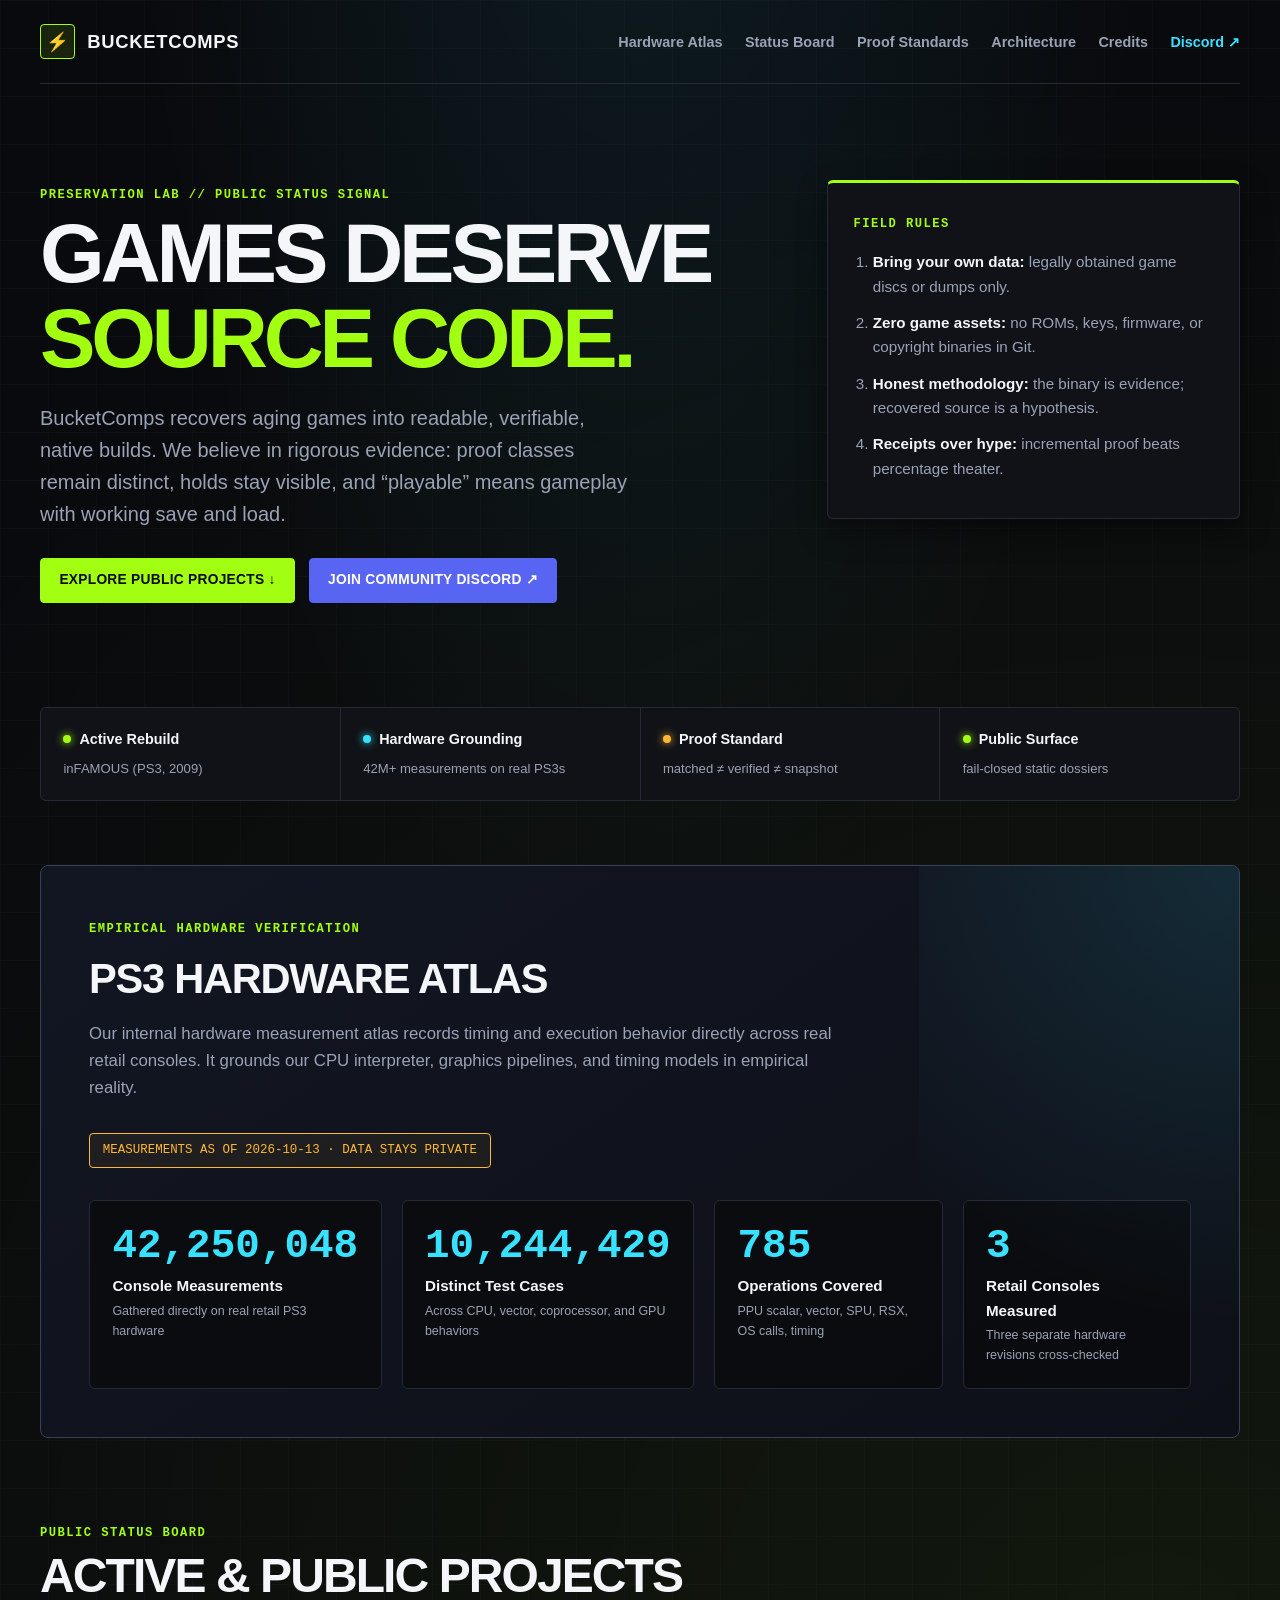
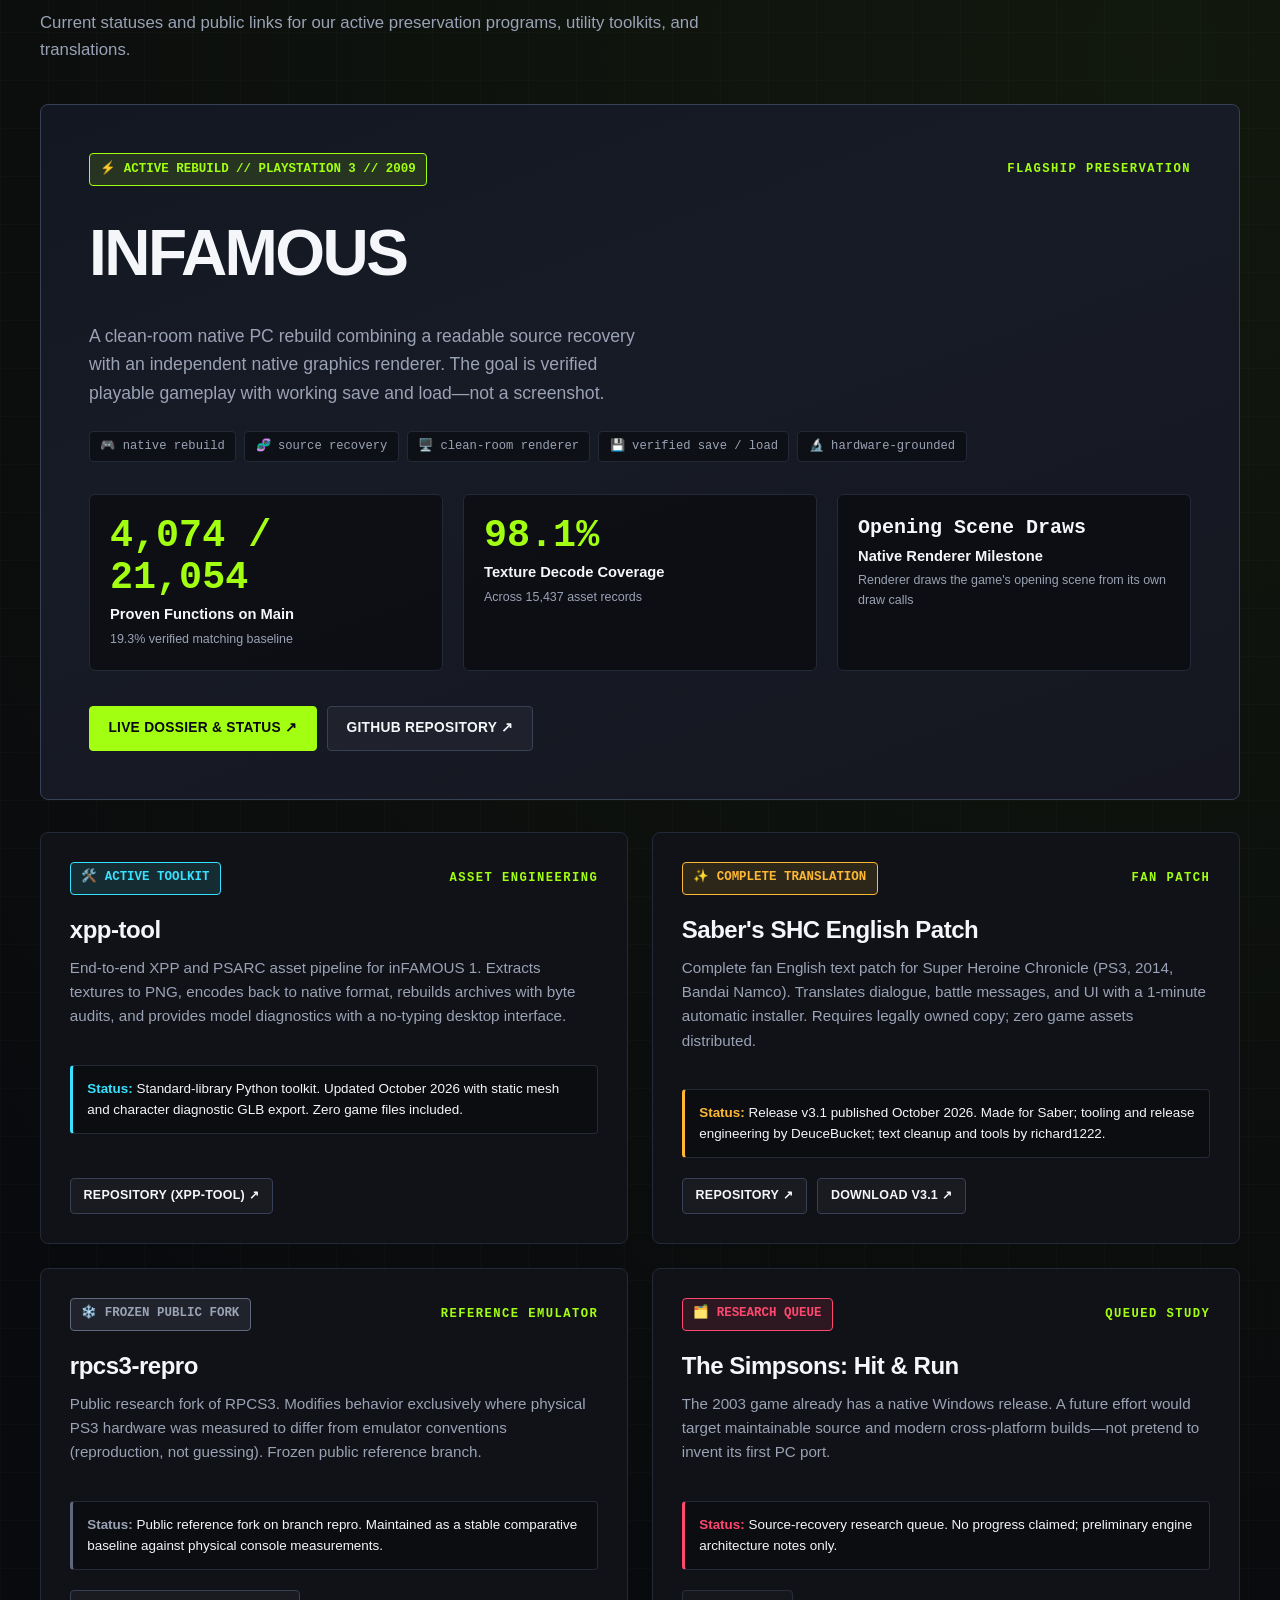
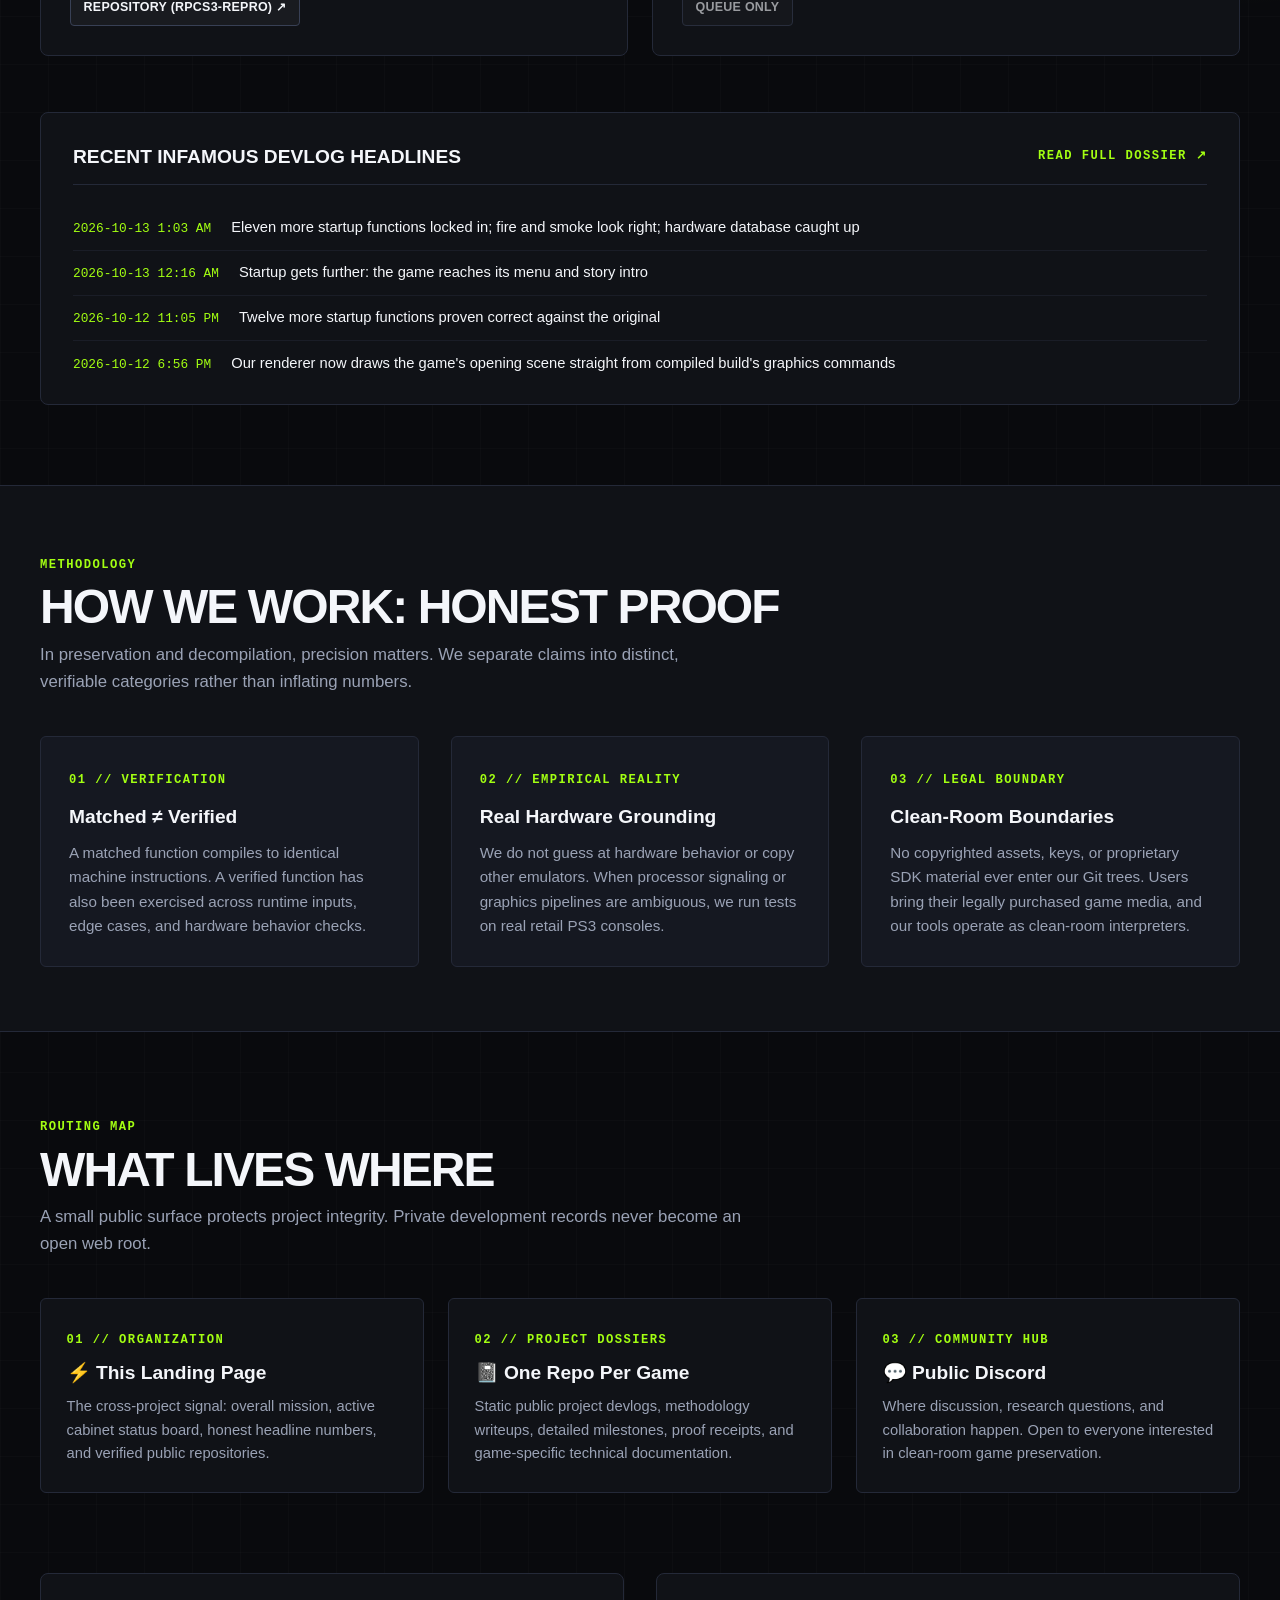
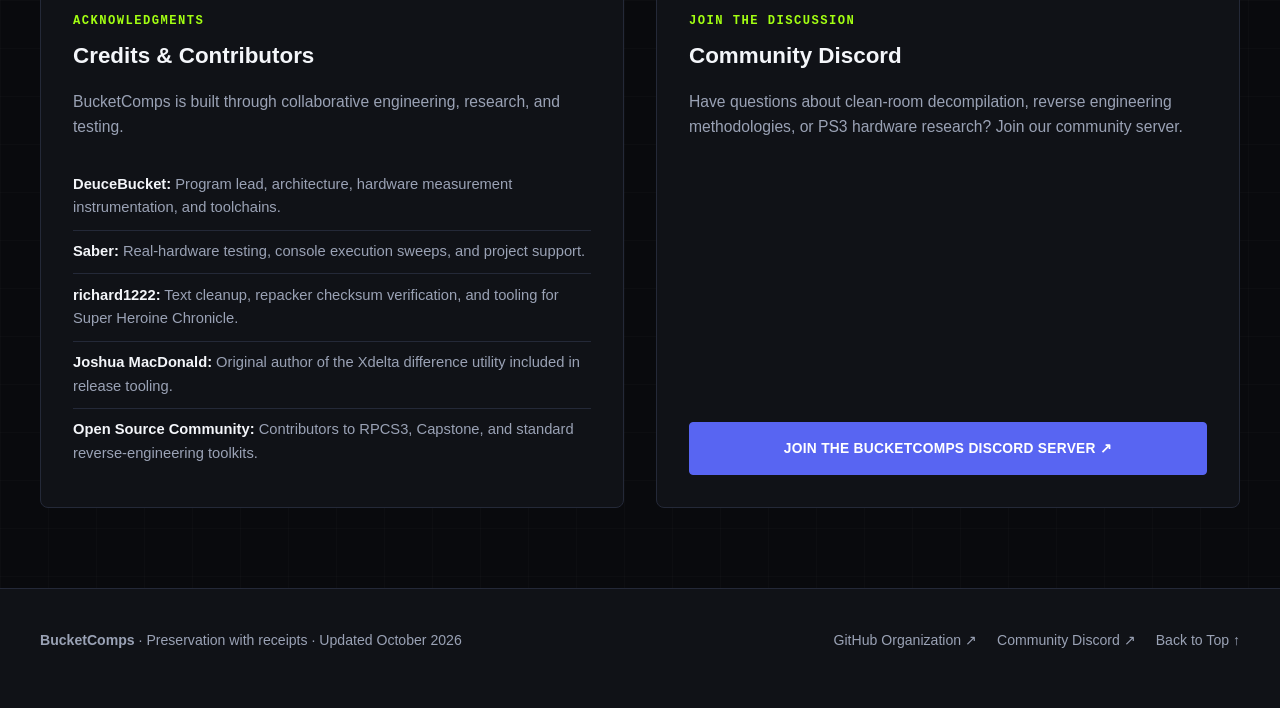
==== commit 20747efe: "Status board: drop CellGov (a fork of another project) and Infamous Mod Manager (not ours, owner rul" ====
--- a/site/index.html
+++ b/site/index.html
@@ -217,42 +217,6 @@
           </div>
           <div class="card-actions">
             <a class="btn btn-secondary btn-sm" href="https://github.com/deucebucket/rpcs3-repro">Repository (rpcs3-repro) ↗</a>
-          </div>
-        </article>
-
-        <!-- CellGov -->
-        <article class="project-card">
-          <div class="project-card-header">
-            <div class="card-top">
-              <span class="status-badge tool">⚙️ systems research</span>
-              <span class="label">runtime</span>
-            </div>
-            <h3 class="project-card-title">CellGov</h3>
-            <p class="project-card-desc">Deterministic Rust runtime for translated PS3 Cell PPU and SPU workloads. Explores cycle-accurate scheduling, cooperative multitasking, and clean memory models for translated Cell code.</p>
-          </div>
-          <div class="status-callout">
-            <strong>Status:</strong> Public research repository exploring deterministic Cell processor scheduling. Updated October 2026.
-          </div>
-          <div class="card-actions">
-            <a class="btn btn-secondary btn-sm" href="https://github.com/deucebucket/CellGov">Repository (CellGov) ↗</a>
-          </div>
-        </article>
-
-        <!-- Infamous Mod Manager -->
-        <article class="project-card">
-          <div class="project-card-header">
-            <div class="card-top">
-              <span class="status-badge tool">🎮 community utility</span>
-              <span class="label">modding</span>
-            </div>
-            <h3 class="project-card-title">Infamous Mod Manager</h3>
-            <p class="project-card-desc">Cross-platform mod manager for inFAMOUS, inFAMOUS 2, and Festival of Blood on RPCS3. Features archive extraction, mod installation, automatic backups, and English/Russian localization.</p>
-          </div>
-          <div class="status-callout">
-            <strong>Status:</strong> Public utility repository maintained for game preservation and community customization.
-          </div>
-          <div class="card-actions">
-            <a class="btn btn-secondary btn-sm" href="https://github.com/deucebucket/Infamous-mod-manager">Repository ↗</a>
           </div>
         </article>
 
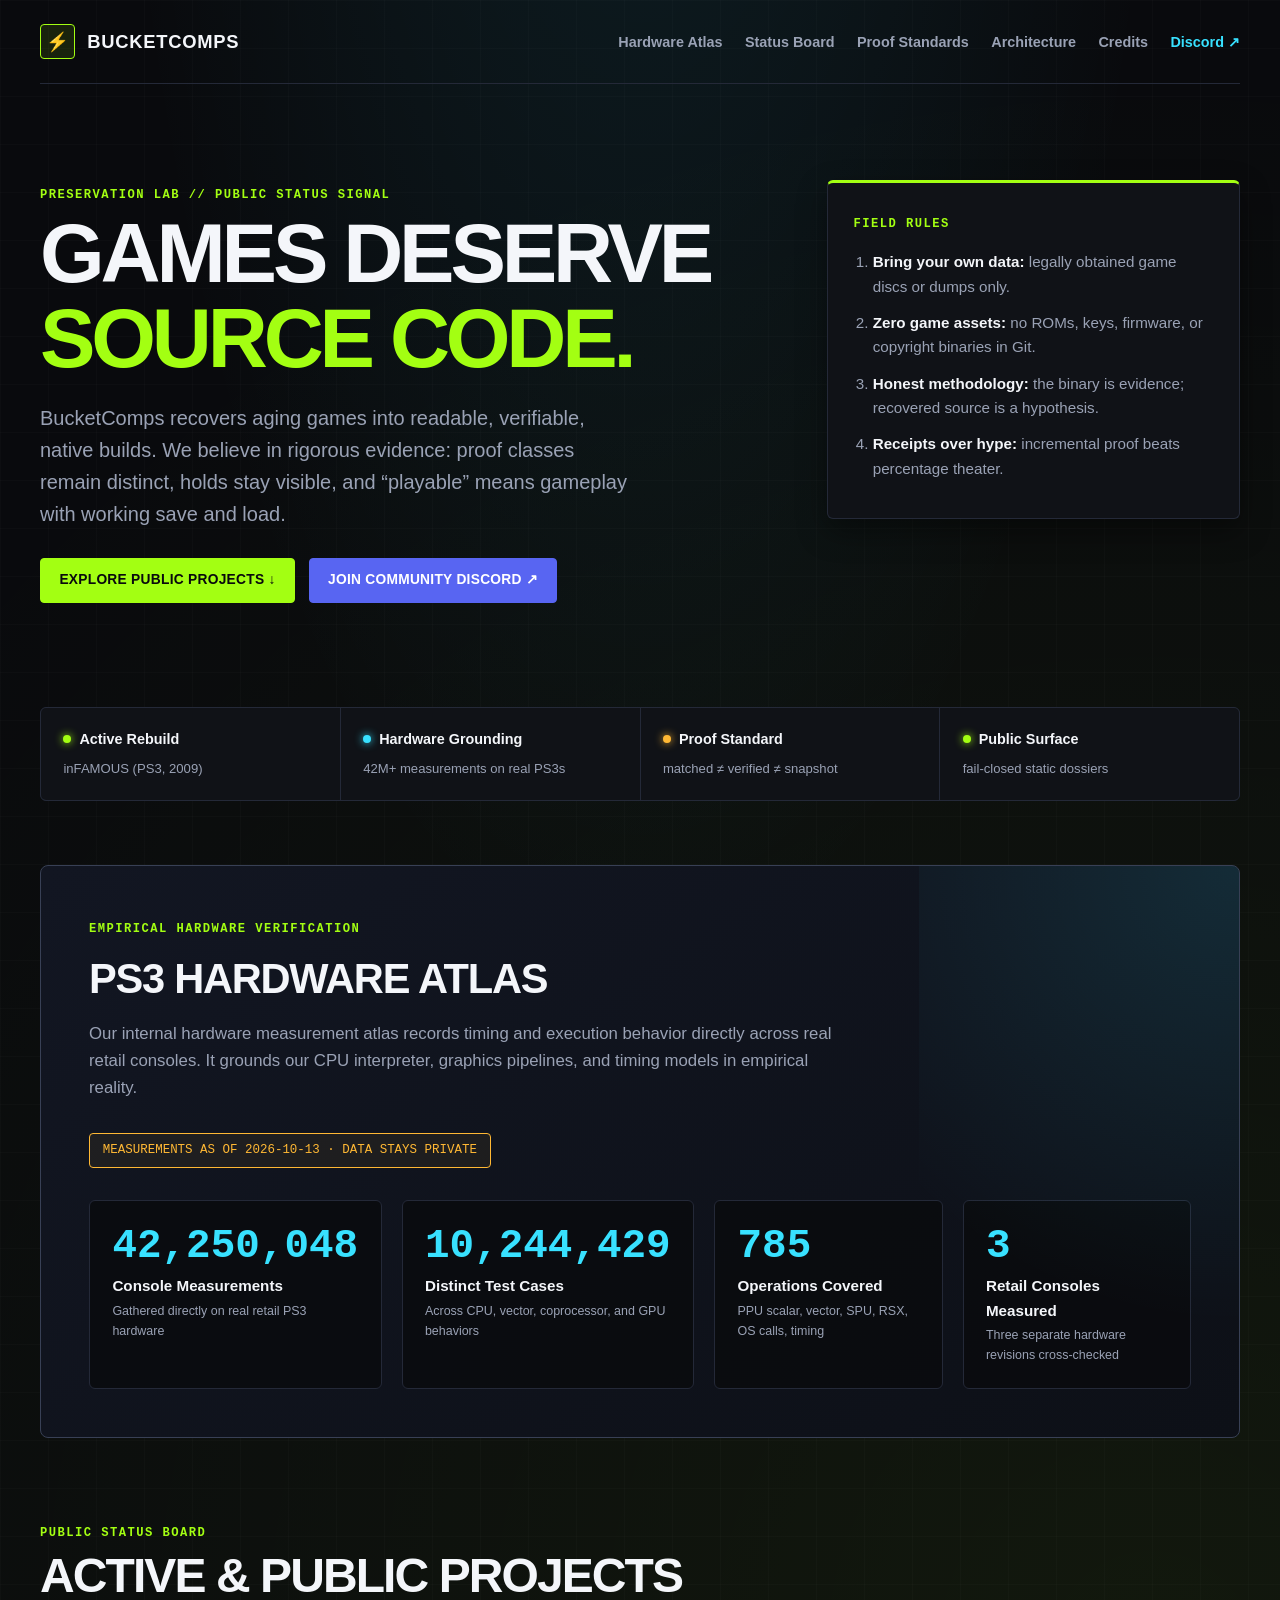
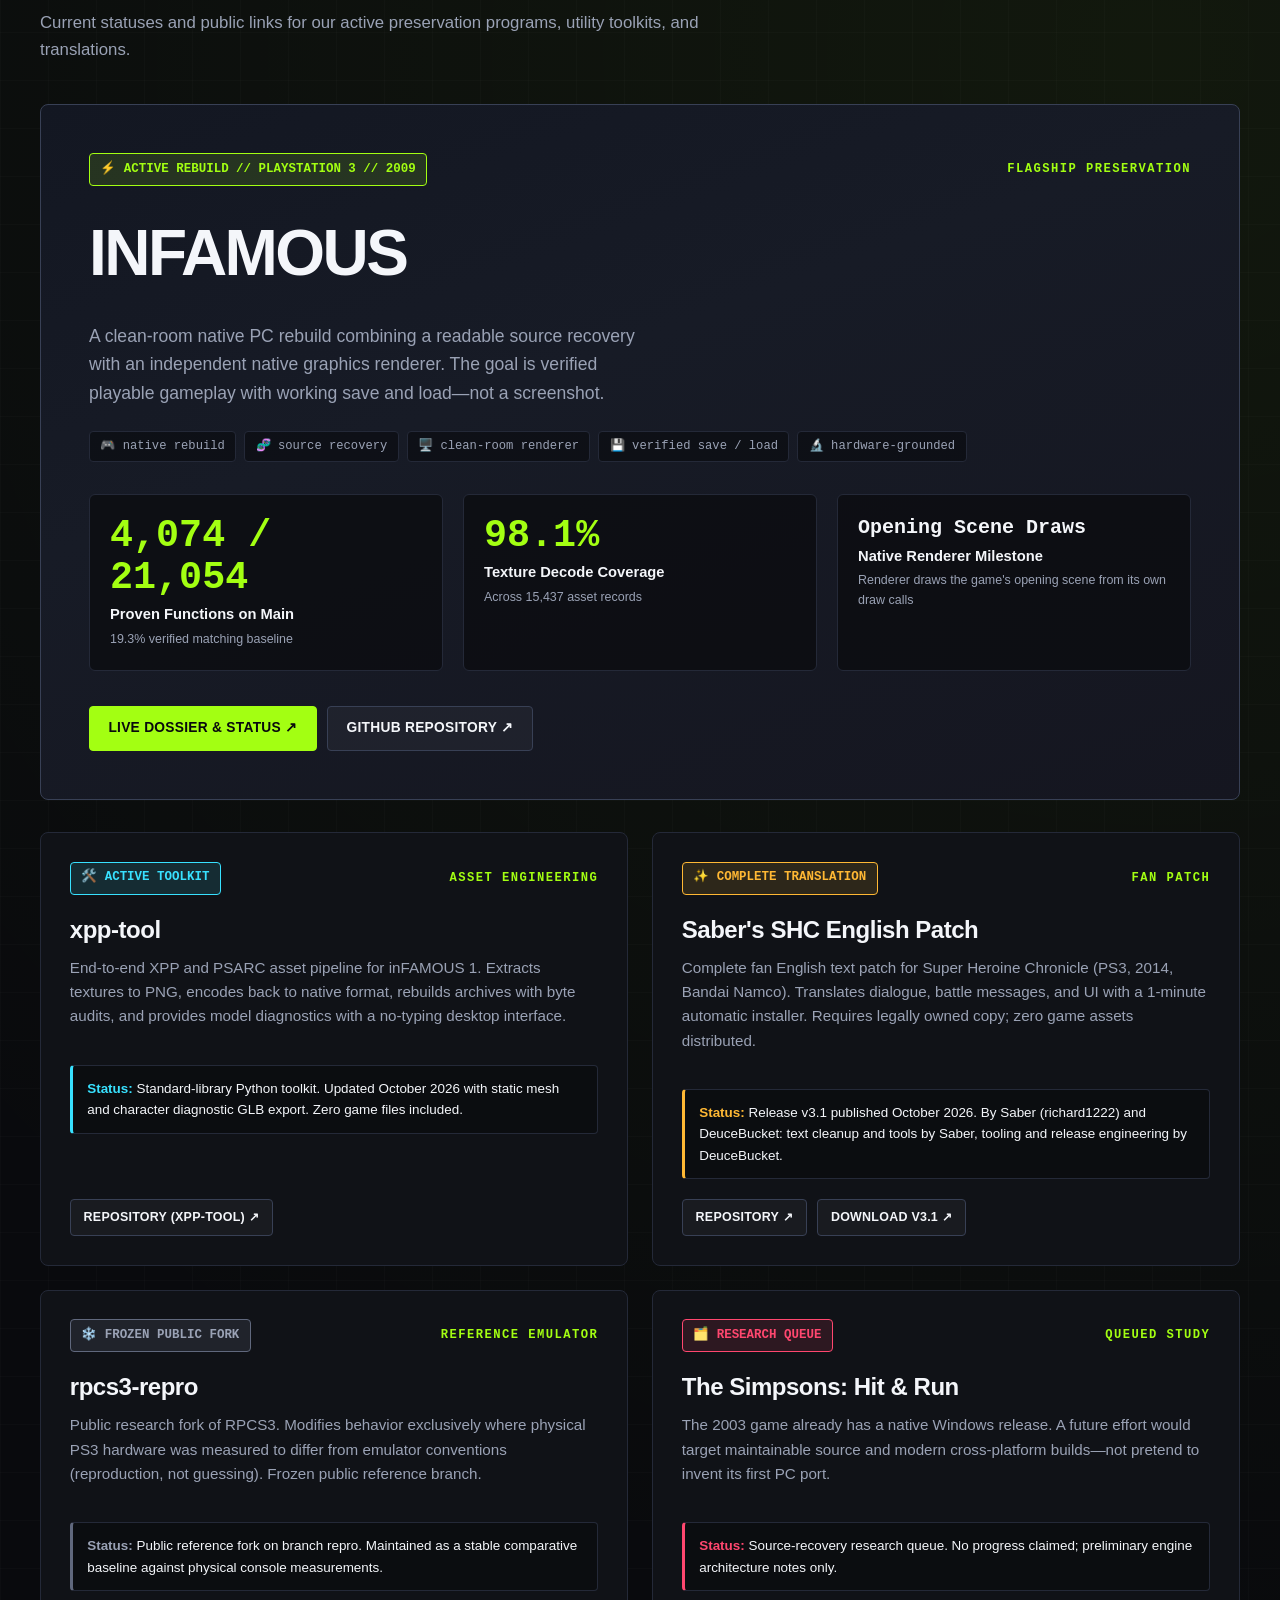
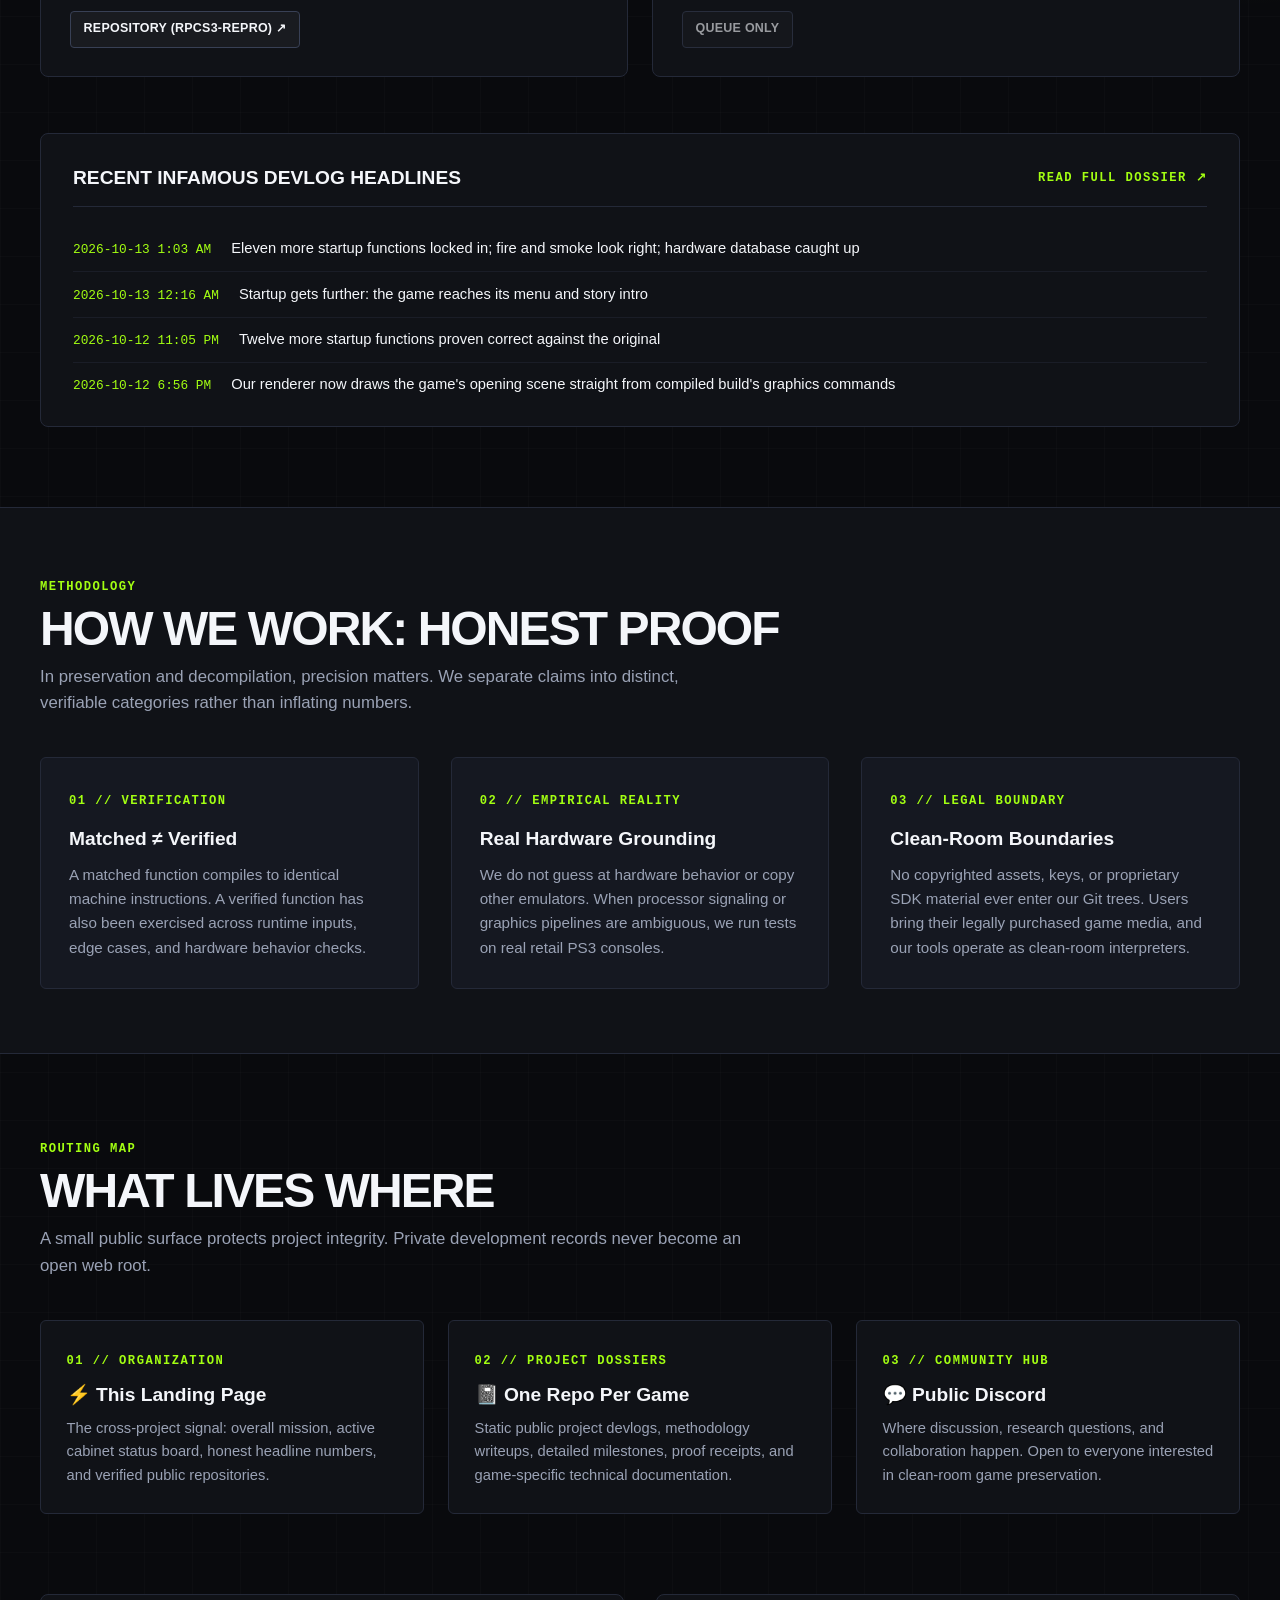
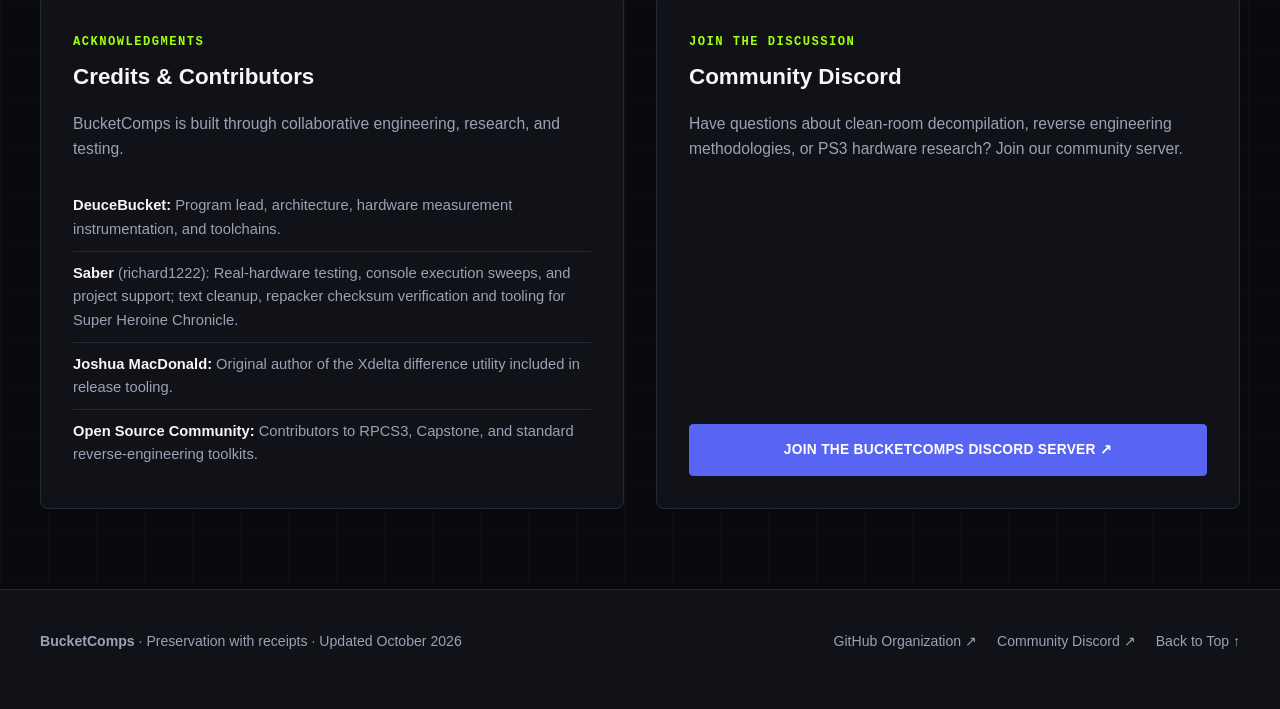
==== commit fb1d2709: "Credits: Saber and richard1222 are the same person Co-Authored-By: Claude Opus 5.5 <noreply@anthropi" ====
--- a/site/index.html
+++ b/site/index.html
@@ -194,7 +194,7 @@
             <p class="project-card-desc">Complete fan English text patch for Super Heroine Chronicle (PS3, 2014, Bandai Namco). Translates dialogue, battle messages, and UI with a 1-minute automatic installer. Requires legally owned copy; zero game assets distributed.</p>
           </div>
           <div class="status-callout patch">
-            <strong>Status:</strong> Release v3.1 published October 2026. Made for Saber; tooling and release engineering by DeuceBucket; text cleanup and tools by richard1222.
+            <strong>Status:</strong> Release v3.1 published October 2026. By Saber (richard1222) and DeuceBucket: text cleanup and tools by Saber, tooling and release engineering by DeuceBucket.
           </div>
           <div class="card-actions">
             <a class="btn btn-secondary btn-sm" href="https://github.com/deucebucket/sabers-shc-english-patch">Repository ↗</a>
@@ -336,8 +336,7 @@
 
           <ul class="credits-list">
             <li><strong>DeuceBucket:</strong> Program lead, architecture, hardware measurement instrumentation, and toolchains.</li>
-            <li><strong>Saber:</strong> Real-hardware testing, console execution sweeps, and project support.</li>
-            <li><strong>richard1222:</strong> Text cleanup, repacker checksum verification, and tooling for Super Heroine Chronicle.</li>
+            <li><strong>Saber</strong> (richard1222): Real-hardware testing, console execution sweeps, and project support; text cleanup, repacker checksum verification and tooling for Super Heroine Chronicle.</li>
             <li><strong>Joshua MacDonald:</strong> Original author of the Xdelta difference utility included in release tooling.</li>
             <li><strong>Open Source Community:</strong> Contributors to RPCS3, Capstone, and standard reverse-engineering toolkits.</li>
           </ul>
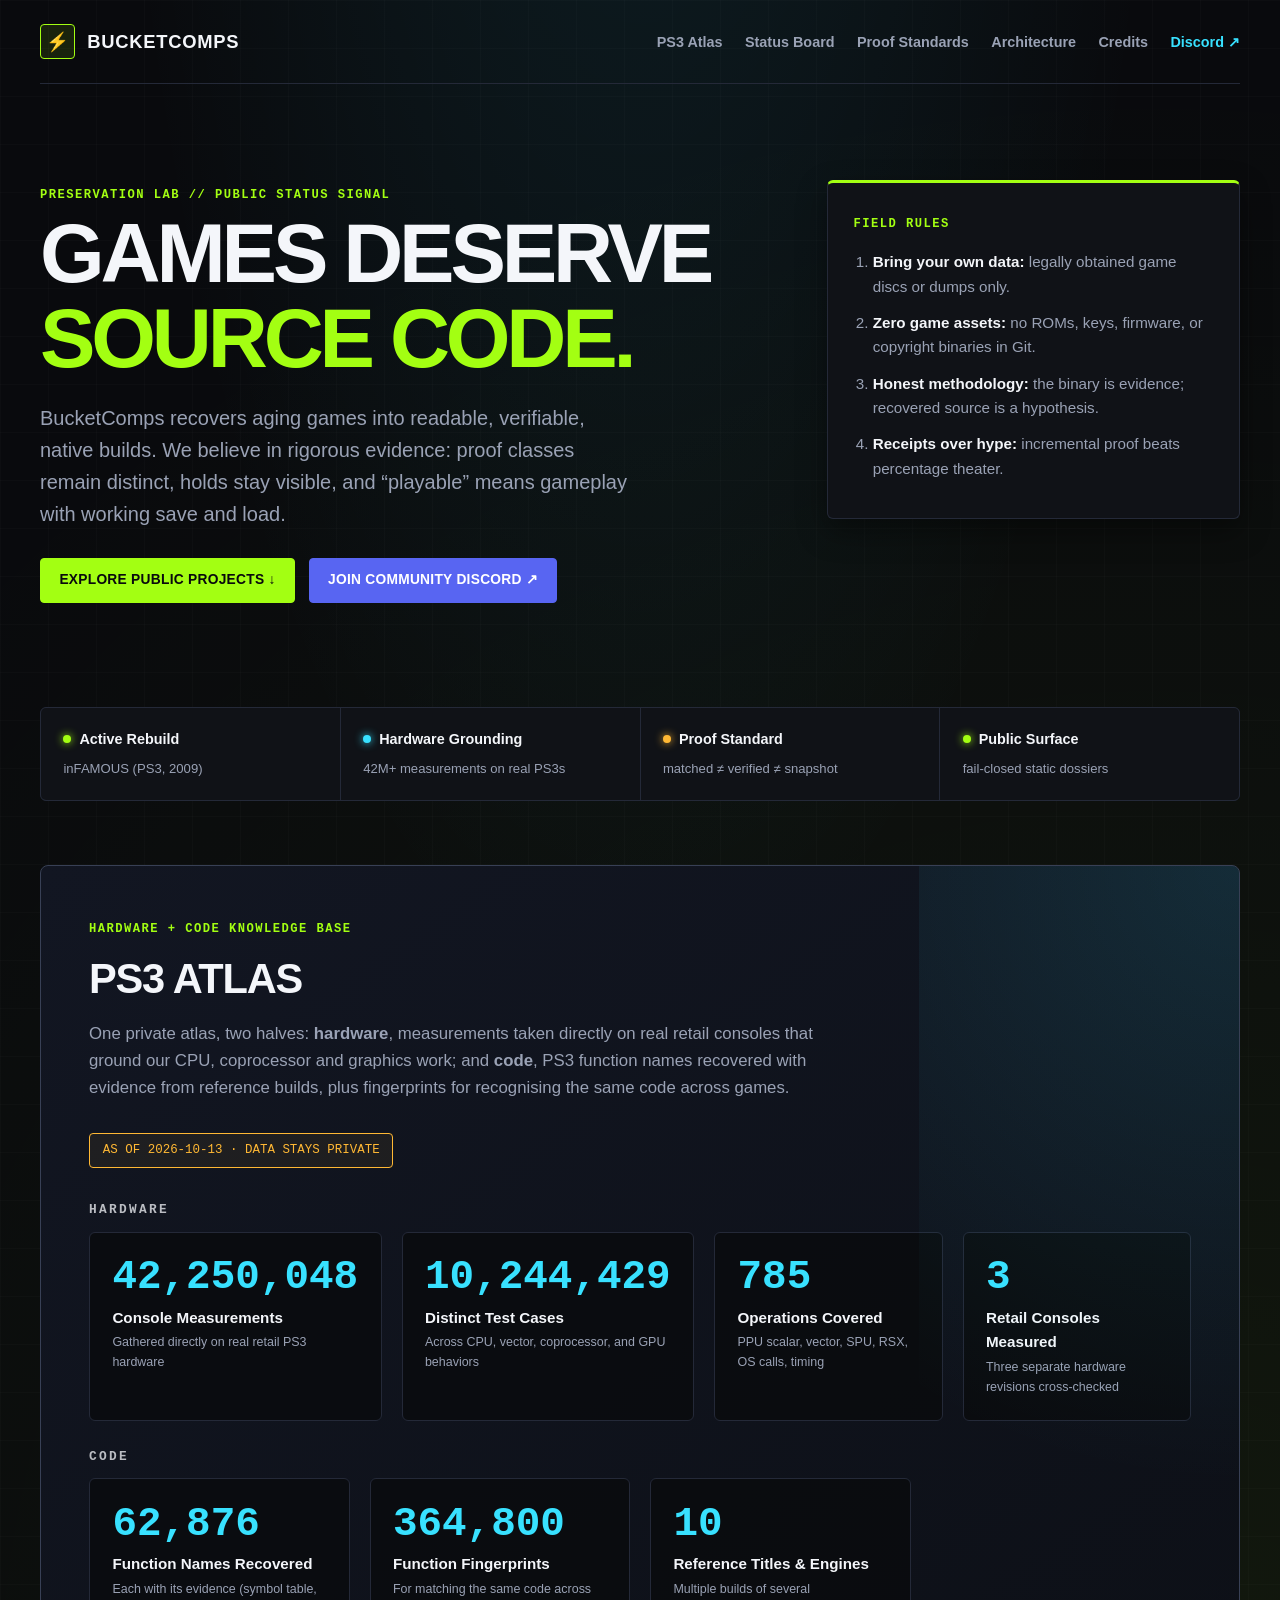
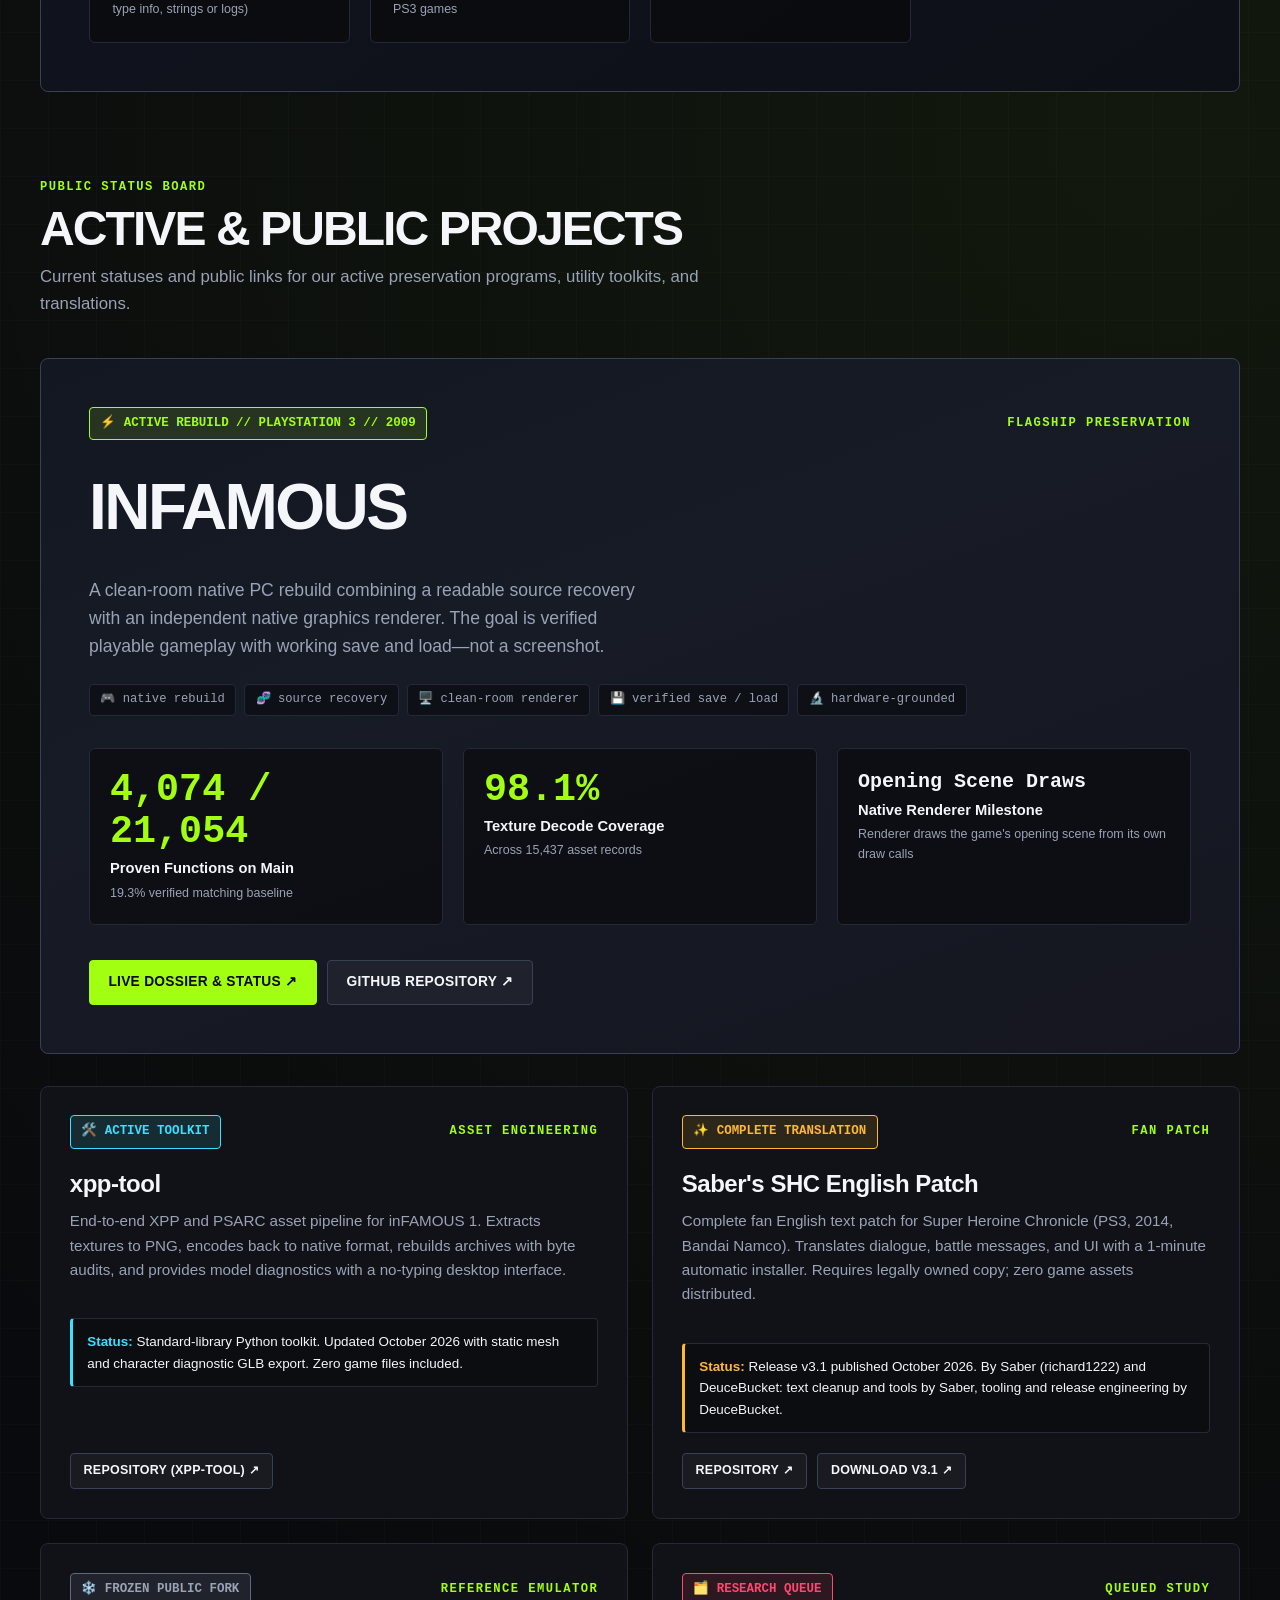
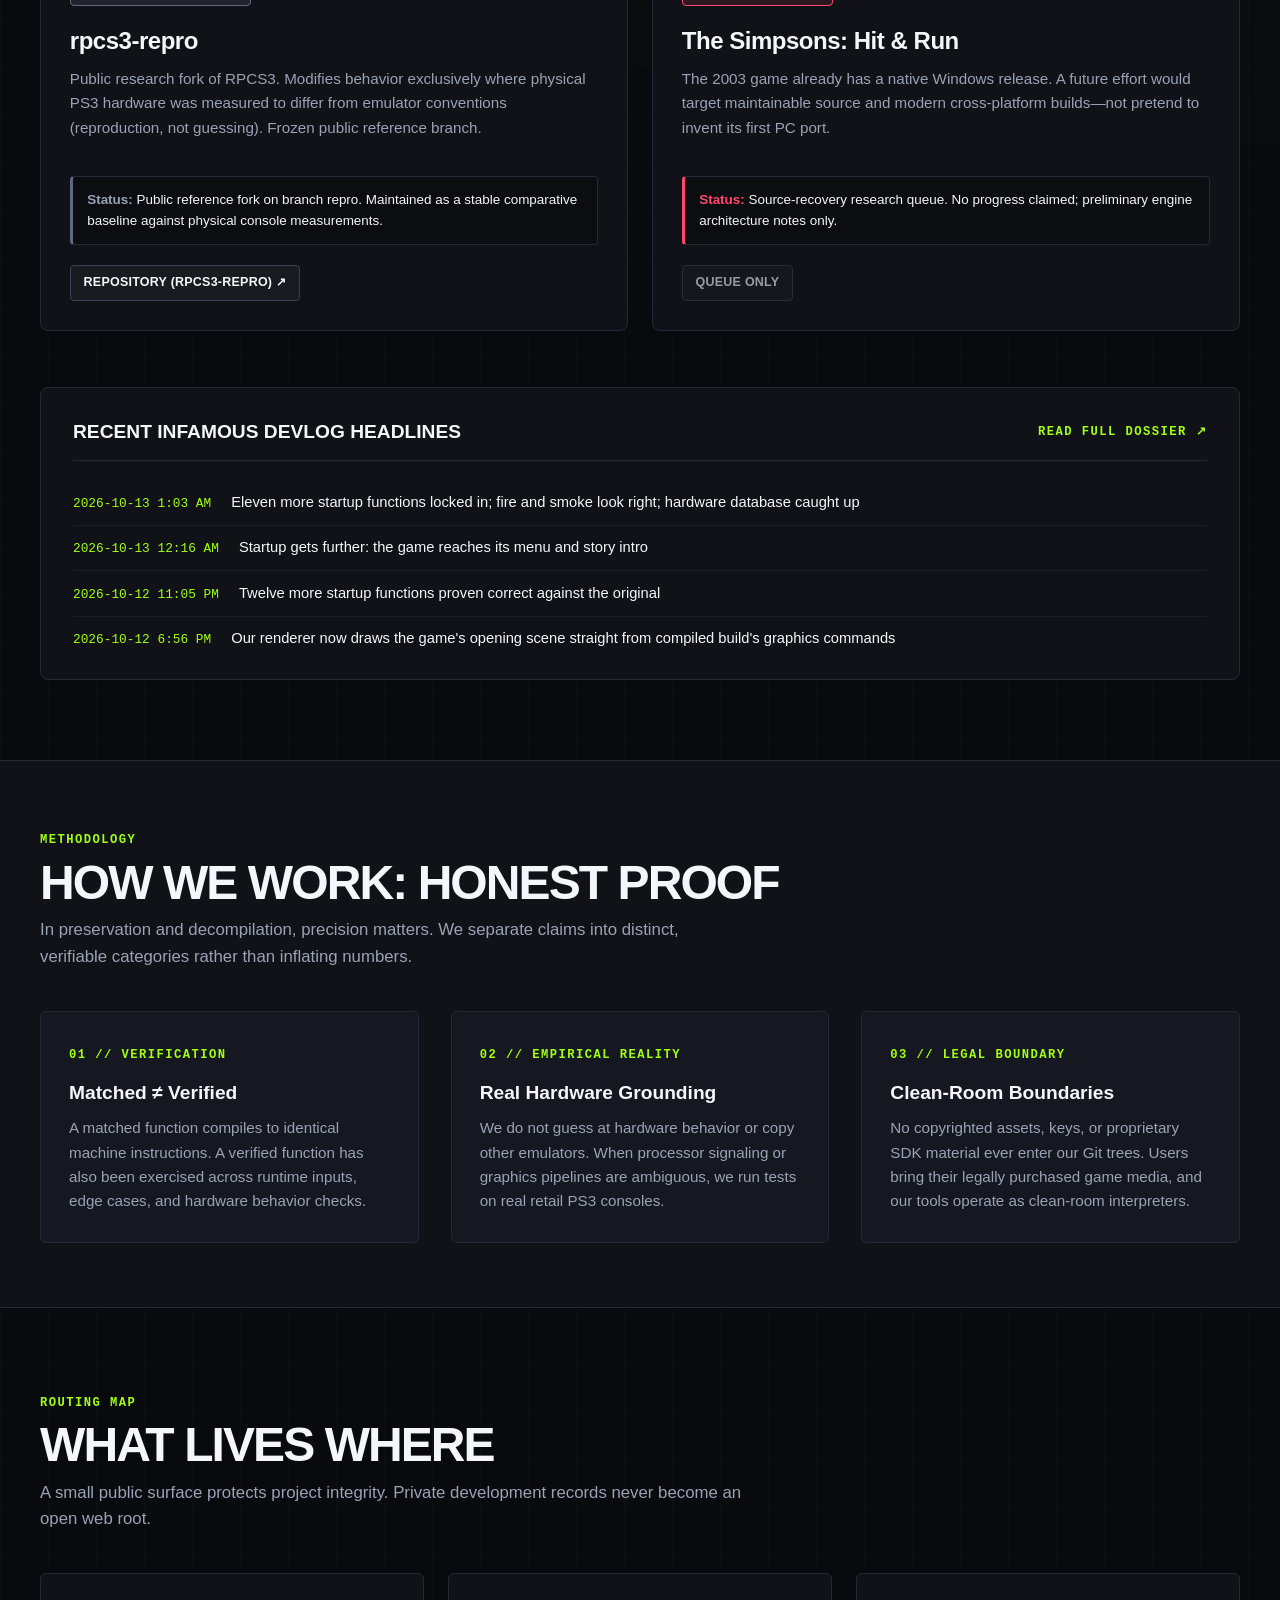
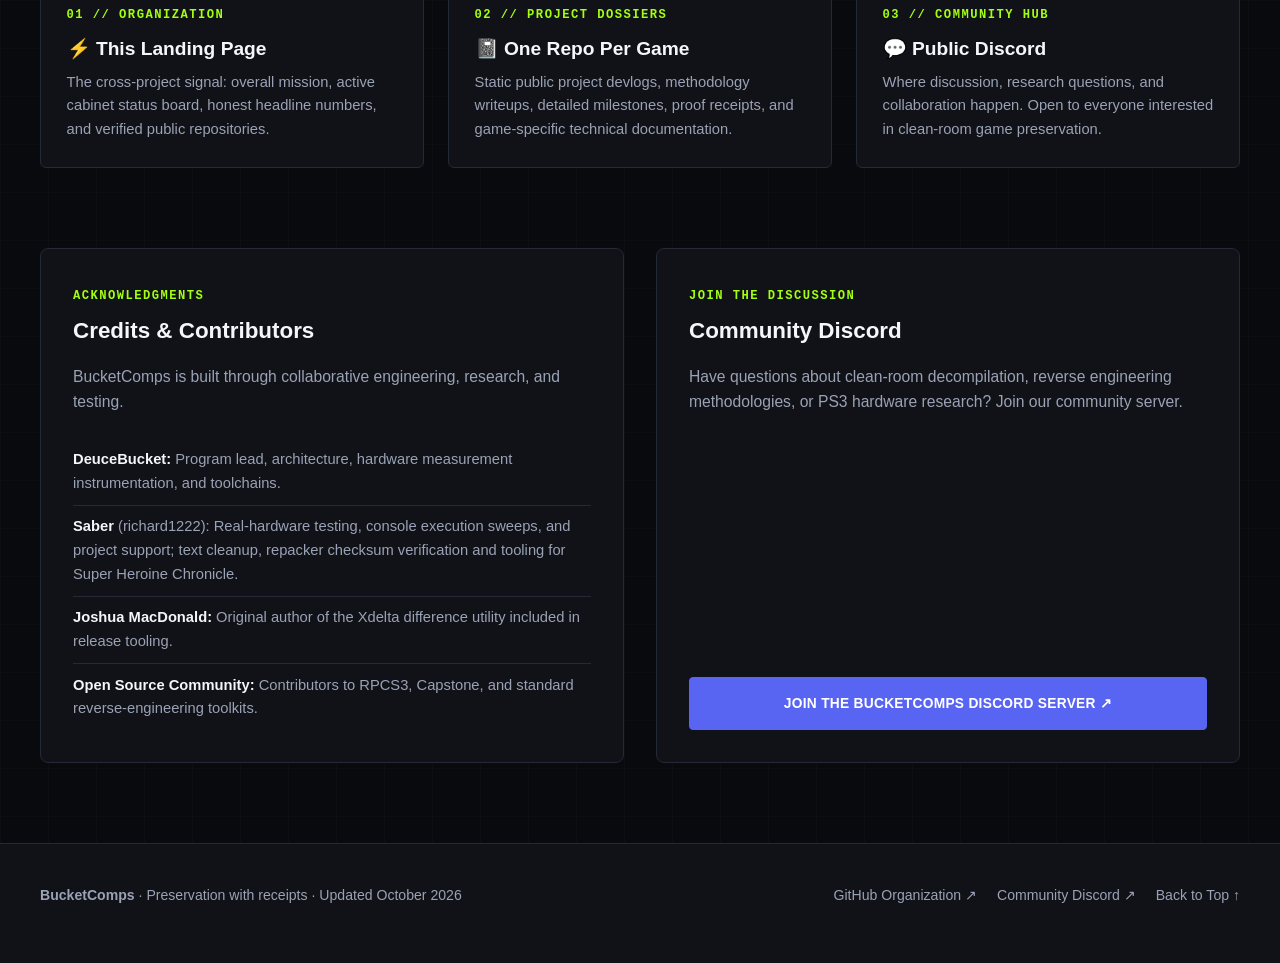
==== commit 961fb4b9: "PS3 Atlas is hardware + code: add the code half (names, fingerprints, titles) Co-Authored-By: Claude" ====
--- a/site/index.html
+++ b/site/index.html
@@ -18,7 +18,7 @@
     </a>
     <nav class="primary-nav" aria-label="Primary navigation">
       <ul>
-        <li><a href="#atlas">Hardware Atlas</a></li>
+        <li><a href="#atlas">PS3 Atlas</a></li>
         <li><a href="#projects">Status Board</a></li>
         <li><a href="#principles">Proof Standards</a></li>
         <li><a href="#blueprint">Architecture</a></li>
@@ -79,15 +79,16 @@
       <div class="atlas-card">
         <div class="atlas-header">
           <div>
-            <span class="label">empirical hardware verification</span>
-            <h2 class="atlas-title" id="atlas-title">PS3 Hardware Atlas</h2>
-            <p class="atlas-desc">Our internal hardware measurement atlas records timing and execution behavior directly across real retail consoles. It grounds our CPU interpreter, graphics pipelines, and timing models in empirical reality.</p>
+            <span class="label">hardware + code knowledge base</span>
+            <h2 class="atlas-title" id="atlas-title">PS3 Atlas</h2>
+            <p class="atlas-desc">One private atlas, two halves: <strong>hardware</strong>, measurements taken directly on real retail consoles that ground our CPU, coprocessor and graphics work; and <strong>code</strong>, PS3 function names recovered with evidence from reference builds, plus fingerprints for recognising the same code across games.</p>
           </div>
           <div class="atlas-notice">
-            <span>MEASUREMENTS AS OF 2026-10-13 · DATA STAYS PRIVATE</span>
-          </div>
-        </div>
-
+            <span>AS OF 2026-10-13 · DATA STAYS PRIVATE</span>
+          </div>
+        </div>
+
+        <h3 class="atlas-subhead">Hardware</h3>
         <div class="atlas-grid">
           <div class="atlas-stat">
             <div class="atlas-stat-num">42,250,048</div>
@@ -108,6 +109,25 @@
             <div class="atlas-stat-num">3</div>
             <div class="atlas-stat-label">Retail Consoles Measured</div>
             <div class="atlas-stat-sub">Three separate hardware revisions cross-checked</div>
+          </div>
+        </div>
+
+        <h3 class="atlas-subhead">Code</h3>
+        <div class="atlas-grid">
+          <div class="atlas-stat">
+            <div class="atlas-stat-num">62,876</div>
+            <div class="atlas-stat-label">Function Names Recovered</div>
+            <div class="atlas-stat-sub">Each with its evidence (symbol table, type info, strings or logs)</div>
+          </div>
+          <div class="atlas-stat">
+            <div class="atlas-stat-num">364,800</div>
+            <div class="atlas-stat-label">Function Fingerprints</div>
+            <div class="atlas-stat-sub">For matching the same code across PS3 games</div>
+          </div>
+          <div class="atlas-stat">
+            <div class="atlas-stat-num">10</div>
+            <div class="atlas-stat-label">Reference Titles &amp; Engines</div>
+            <div class="atlas-stat-sub">Multiple builds of several</div>
           </div>
         </div>
       </div>
--- a/site/assets/site.css
+++ b/site/assets/site.css
@@ -912,3 +912,5 @@
     transition: none !important;
   }
 }
+
+.atlas-subhead{margin:1.6rem 0 .7rem;font-size:.8rem;letter-spacing:.18em;text-transform:uppercase;opacity:.75;font-family:ui-monospace,SFMono-Regular,Menlo,monospace}
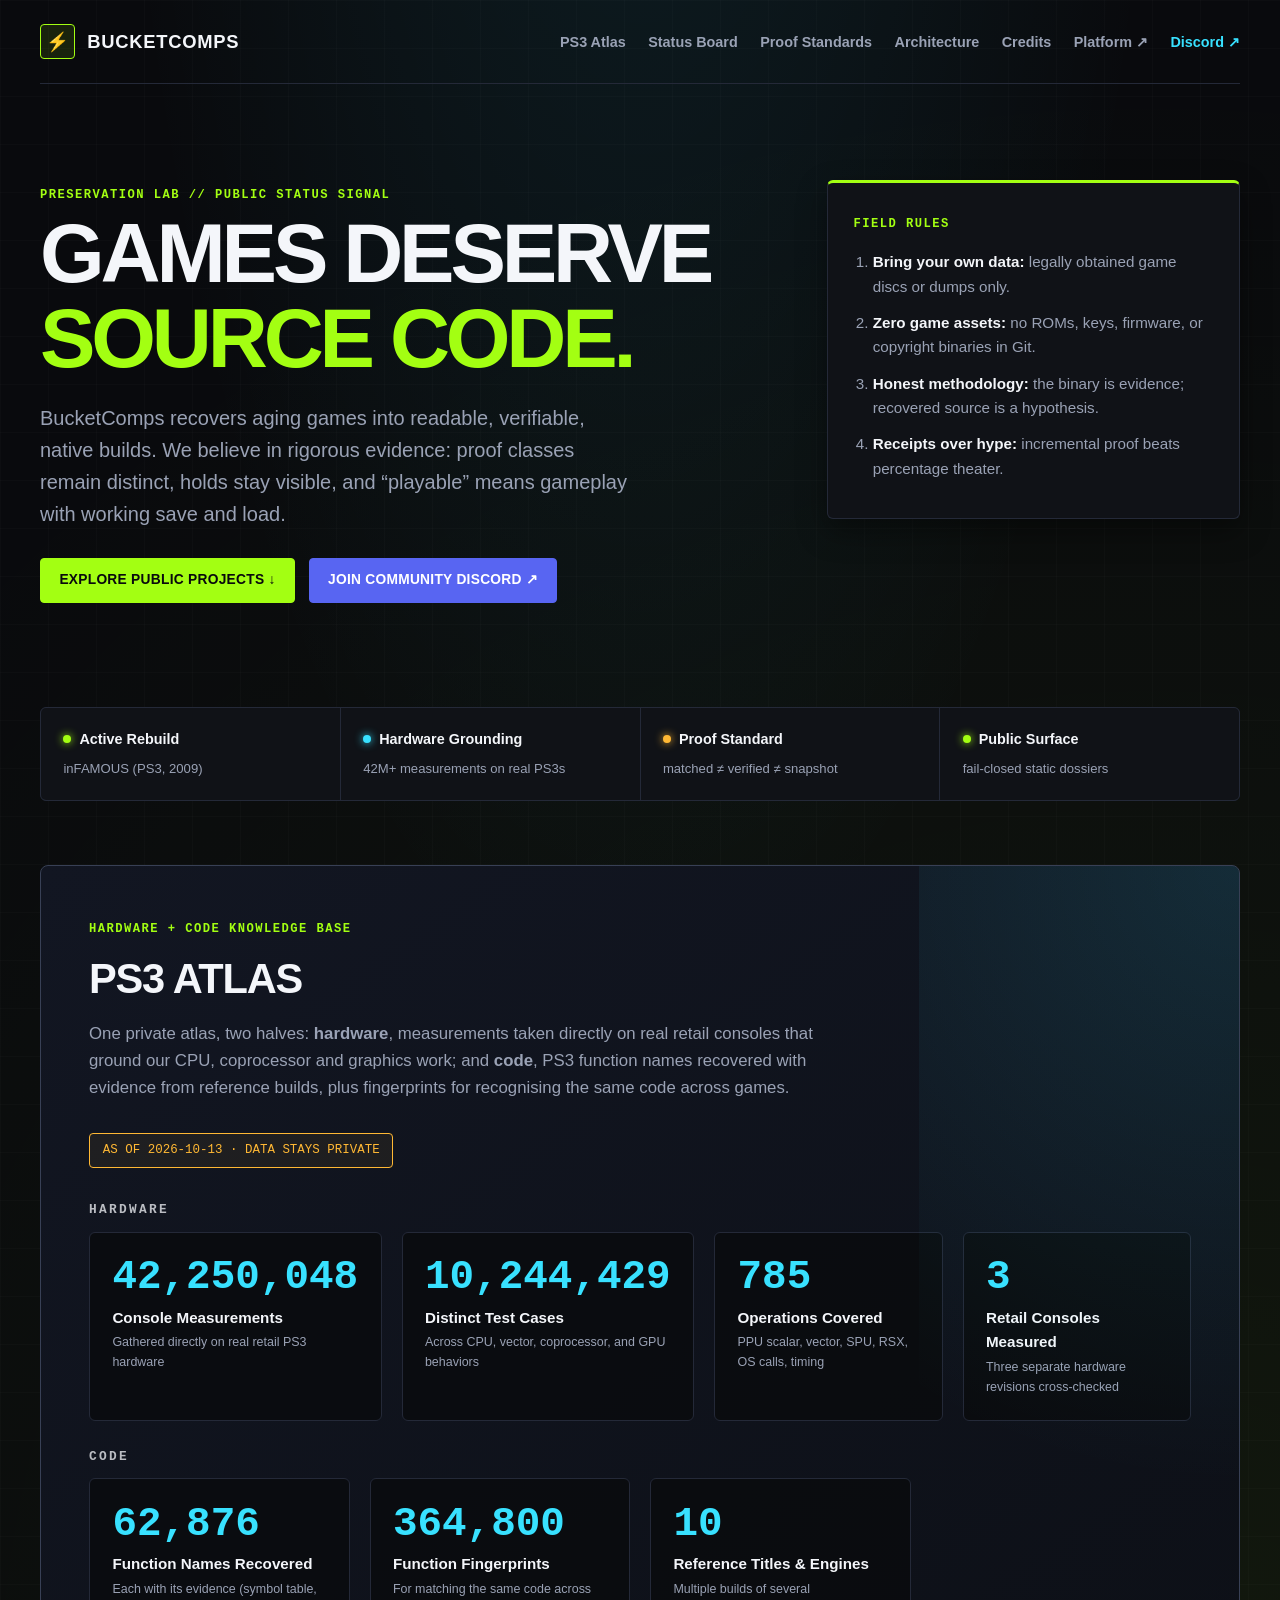
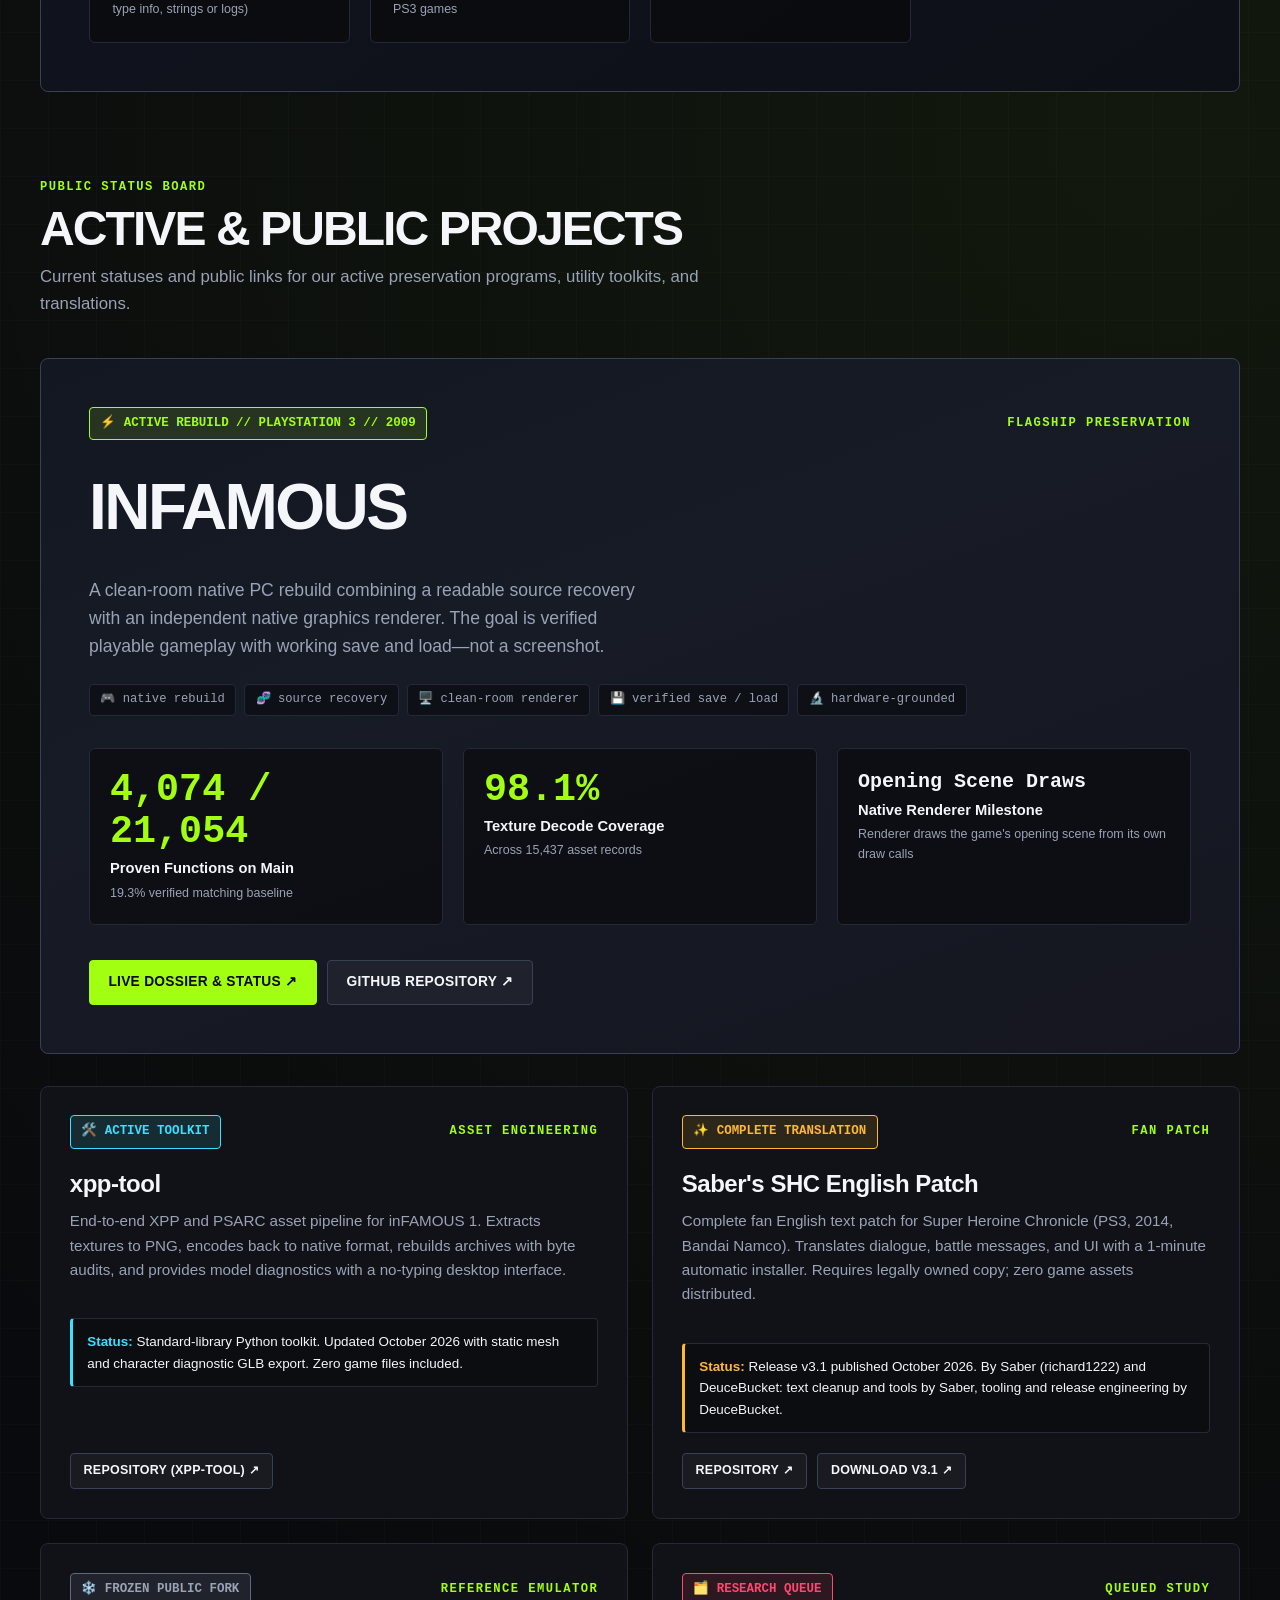
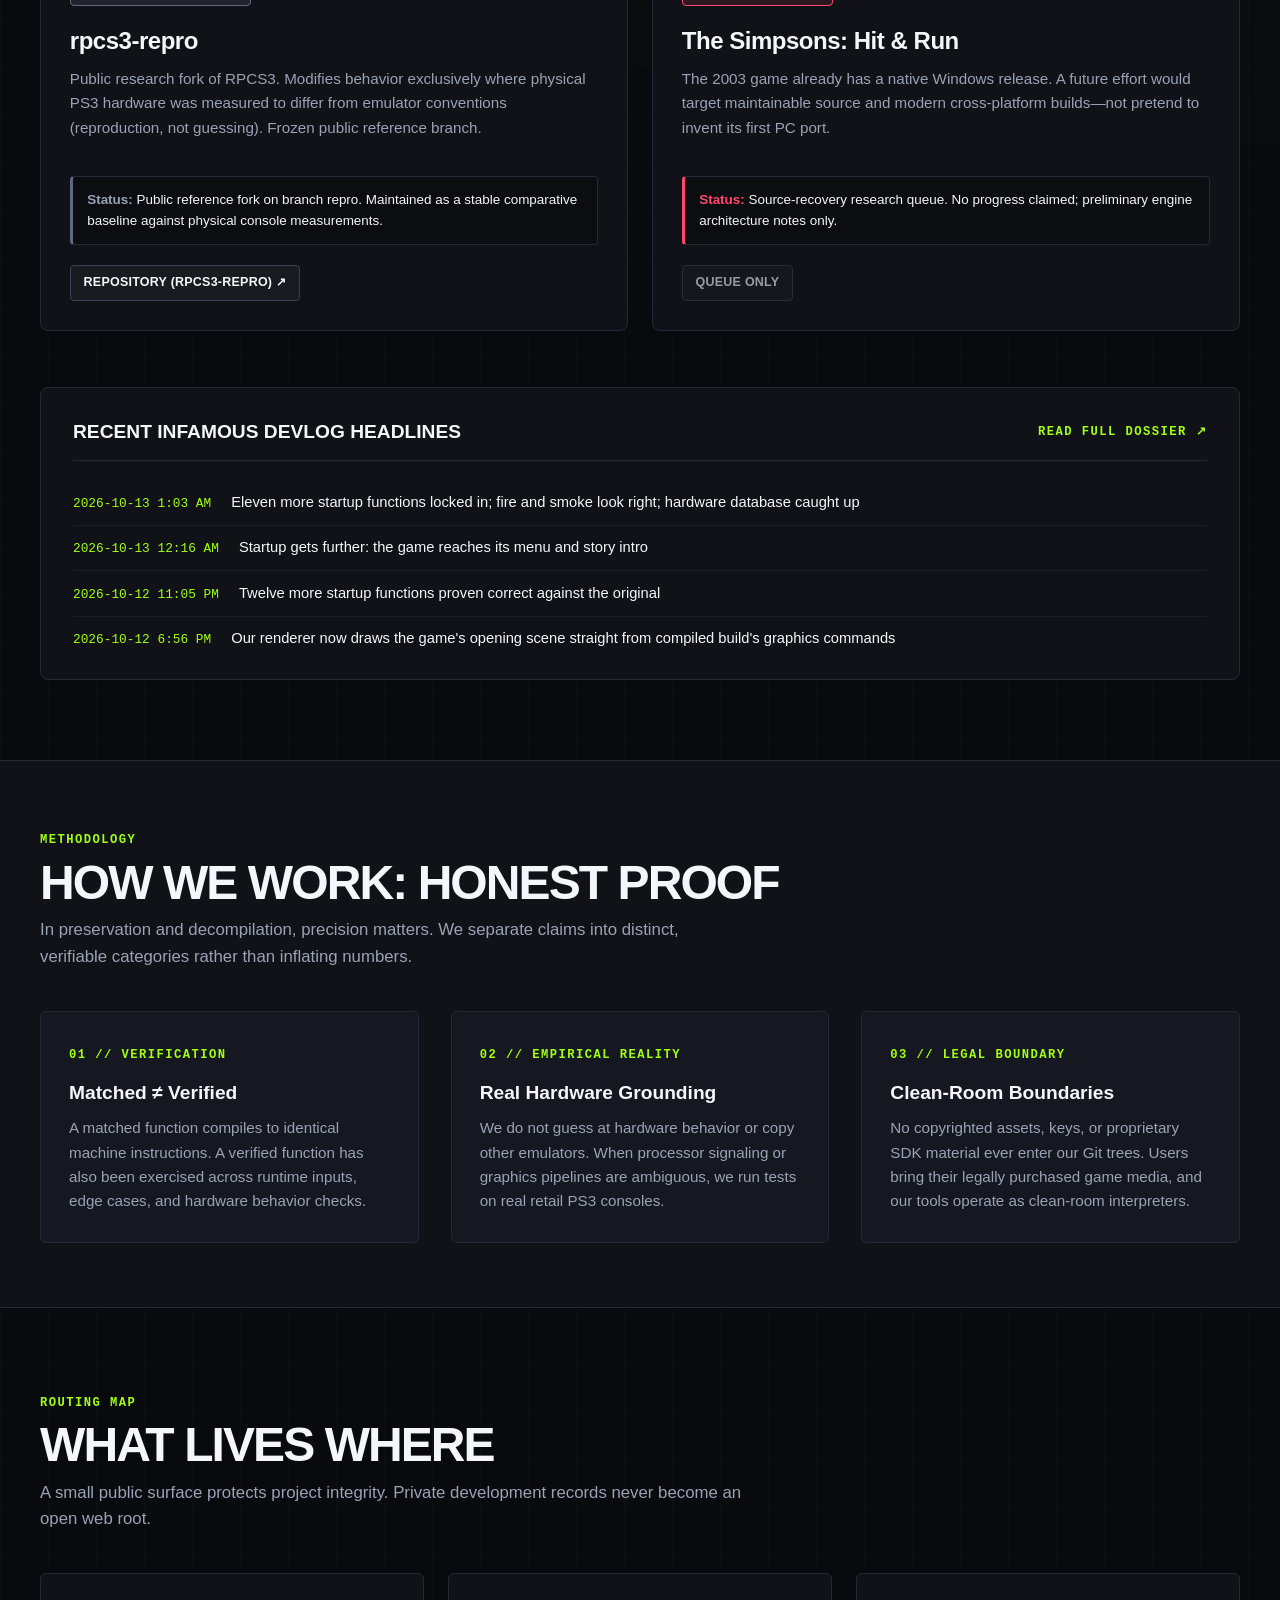
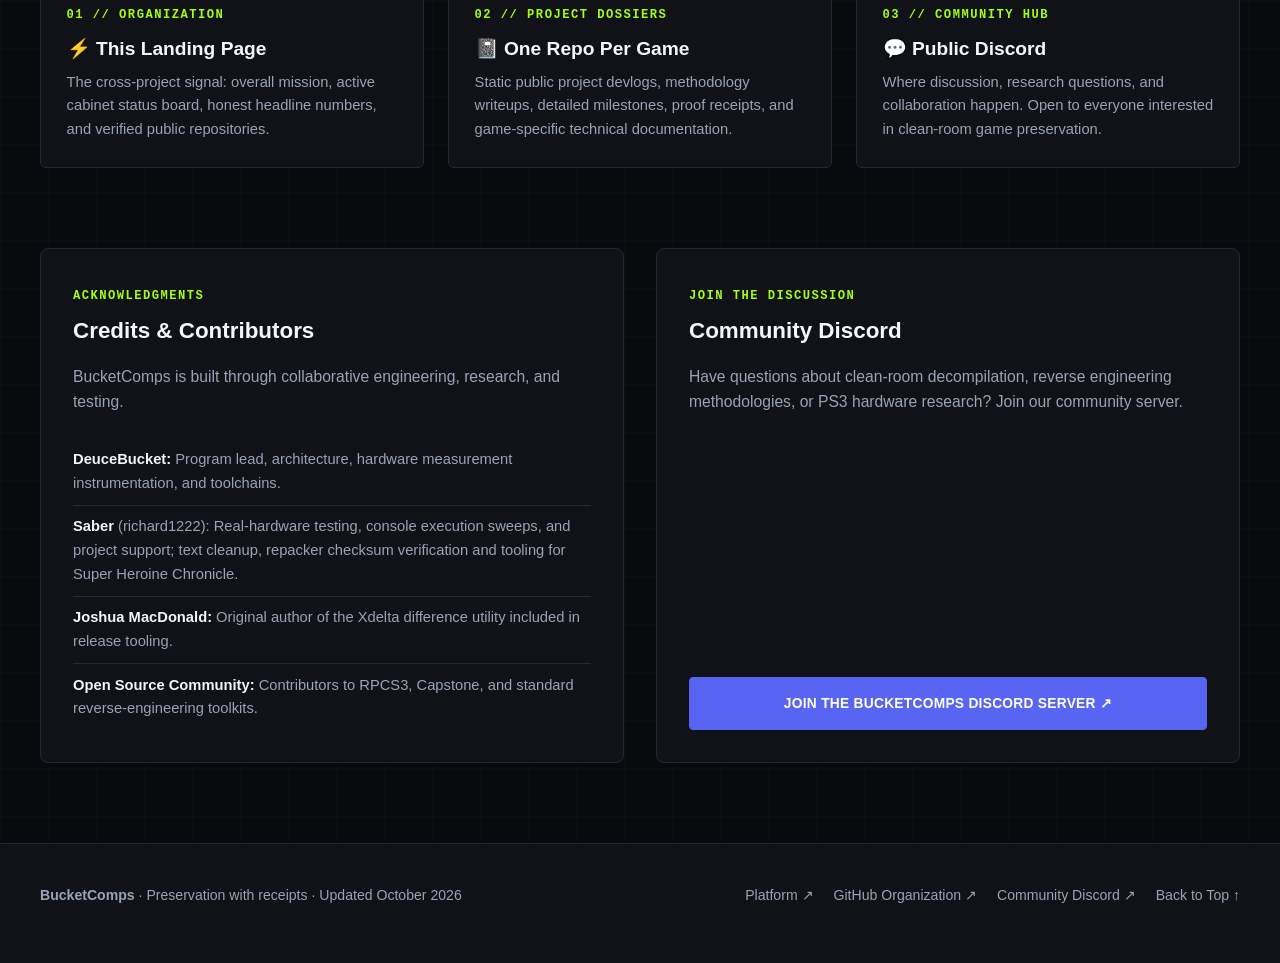
==== commit 49d35724: "docs: link the platform at decomp.deucebucket.com" ====
--- a/site/index.html
+++ b/site/index.html
@@ -23,6 +23,7 @@
         <li><a href="#principles">Proof Standards</a></li>
         <li><a href="#blueprint">Architecture</a></li>
         <li><a href="#community">Credits</a></li>
+        <li><a href="https://decomp.deucebucket.com/">Platform ↗</a></li>
         <li><a class="nav-highlight" href="https://discord.gg/SJjcX5Yfuy">Discord ↗</a></li>
       </ul>
     </nav>
@@ -384,6 +385,7 @@
         <strong>BucketComps</strong> · Preservation with receipts · Updated October 2026
       </div>
       <div class="footer-links">
+        <a href="https://decomp.deucebucket.com/">Platform ↗</a>
         <a href="https://github.com/bucketcomps">GitHub Organization ↗</a>
         <a href="https://discord.gg/SJjcX5Yfuy">Community Discord ↗</a>
         <a href="#main">Back to Top ↑</a>
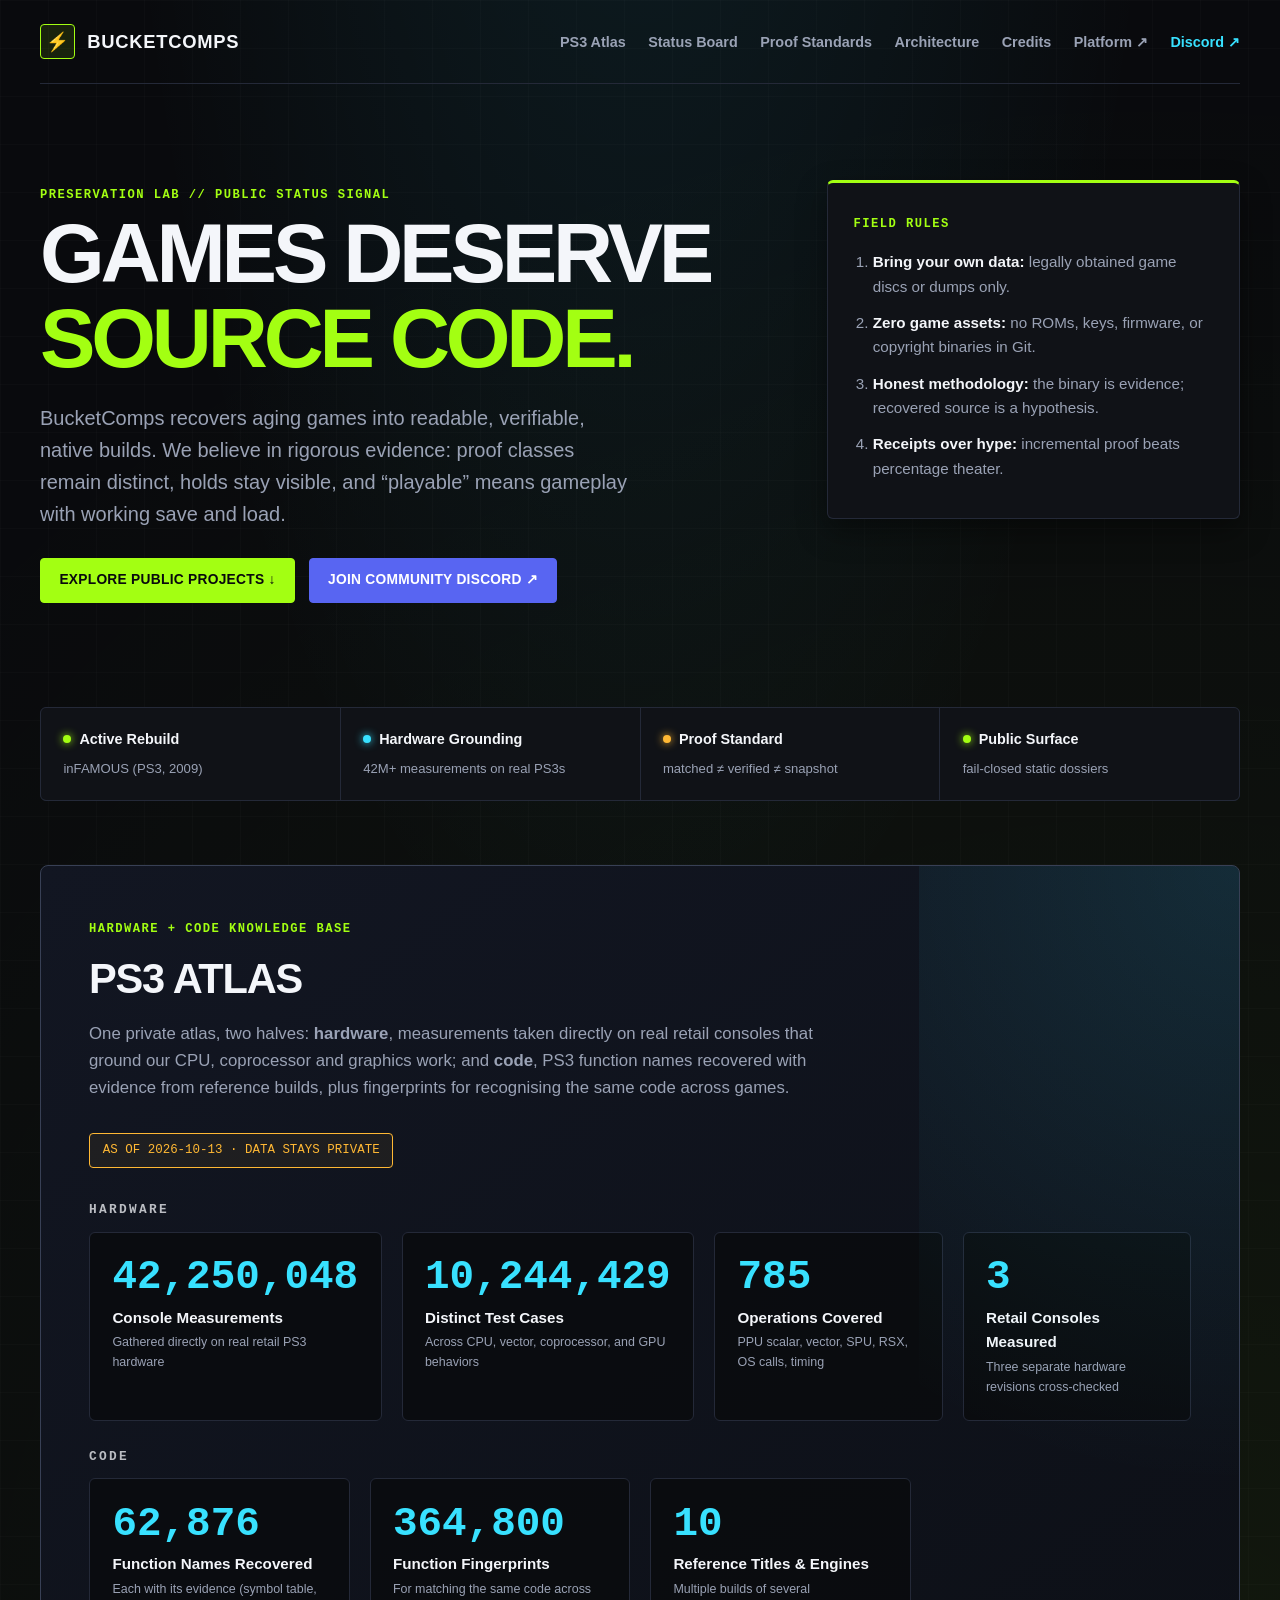
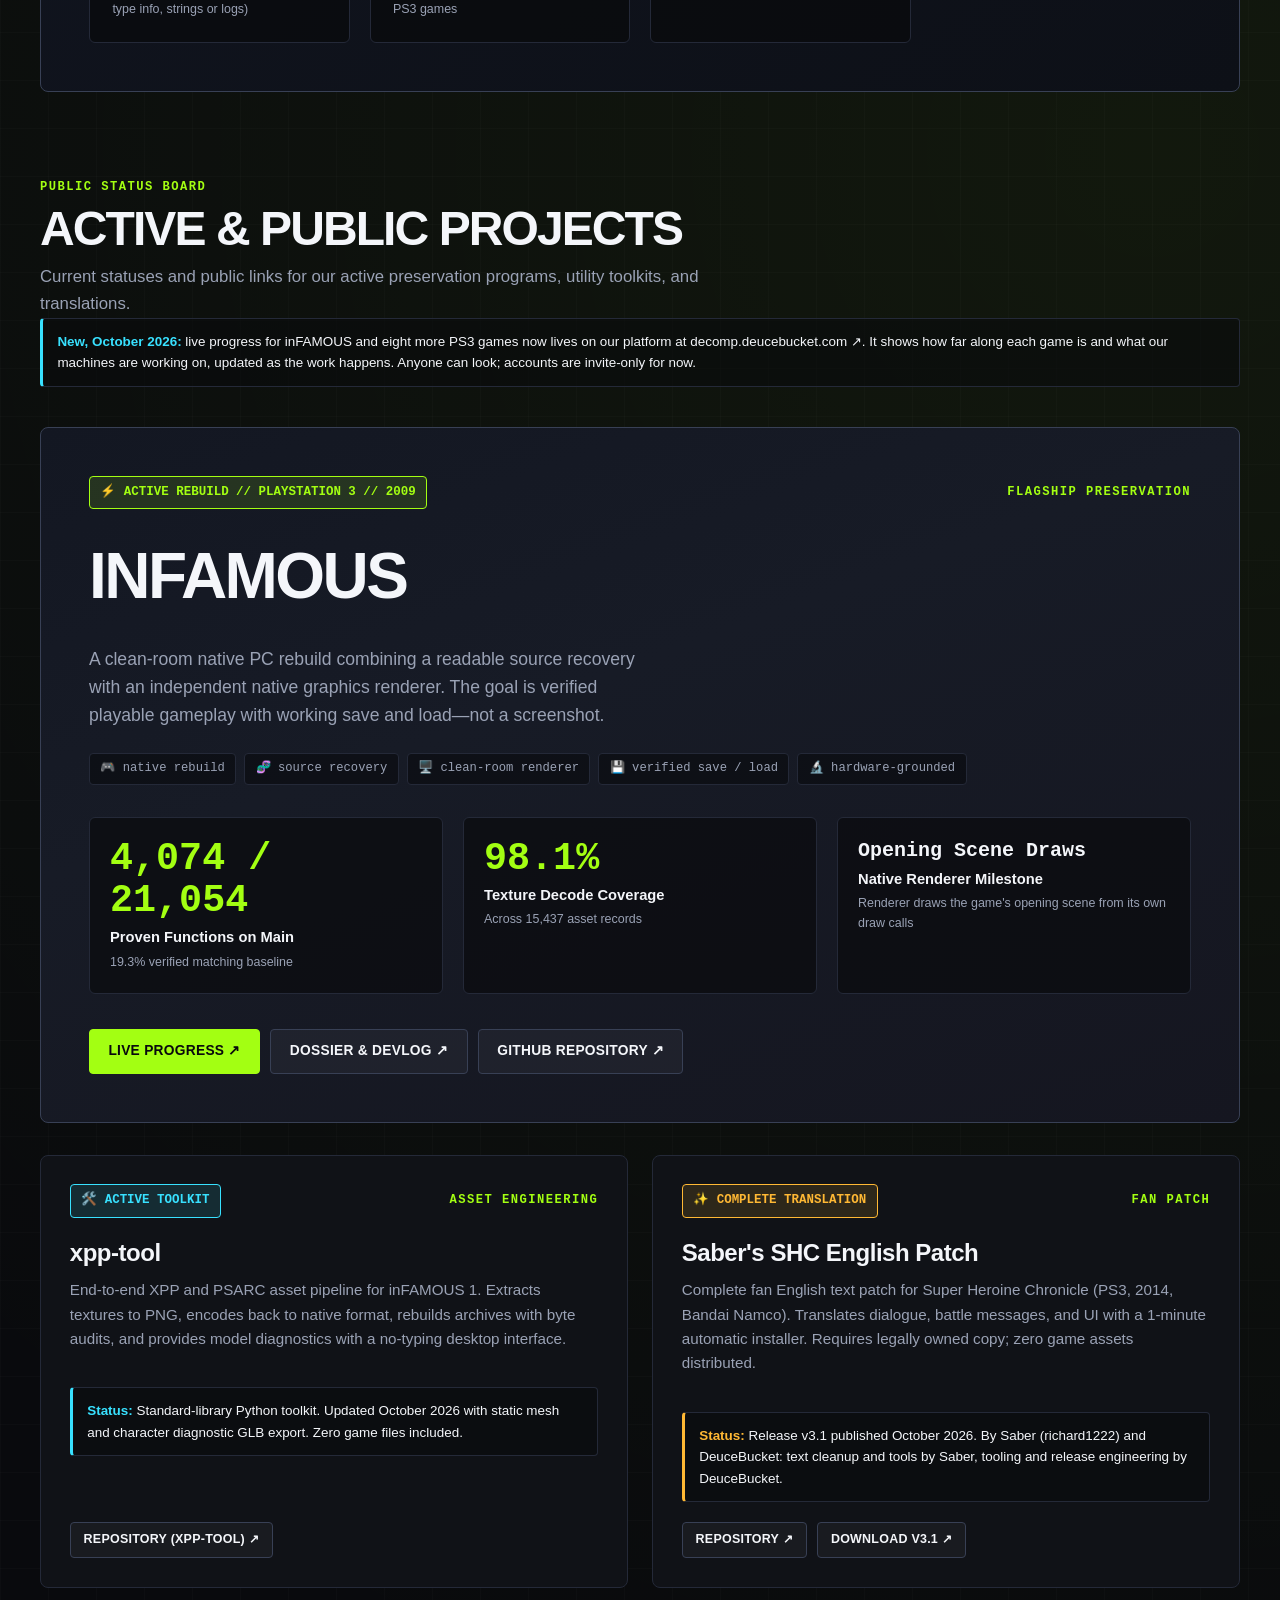
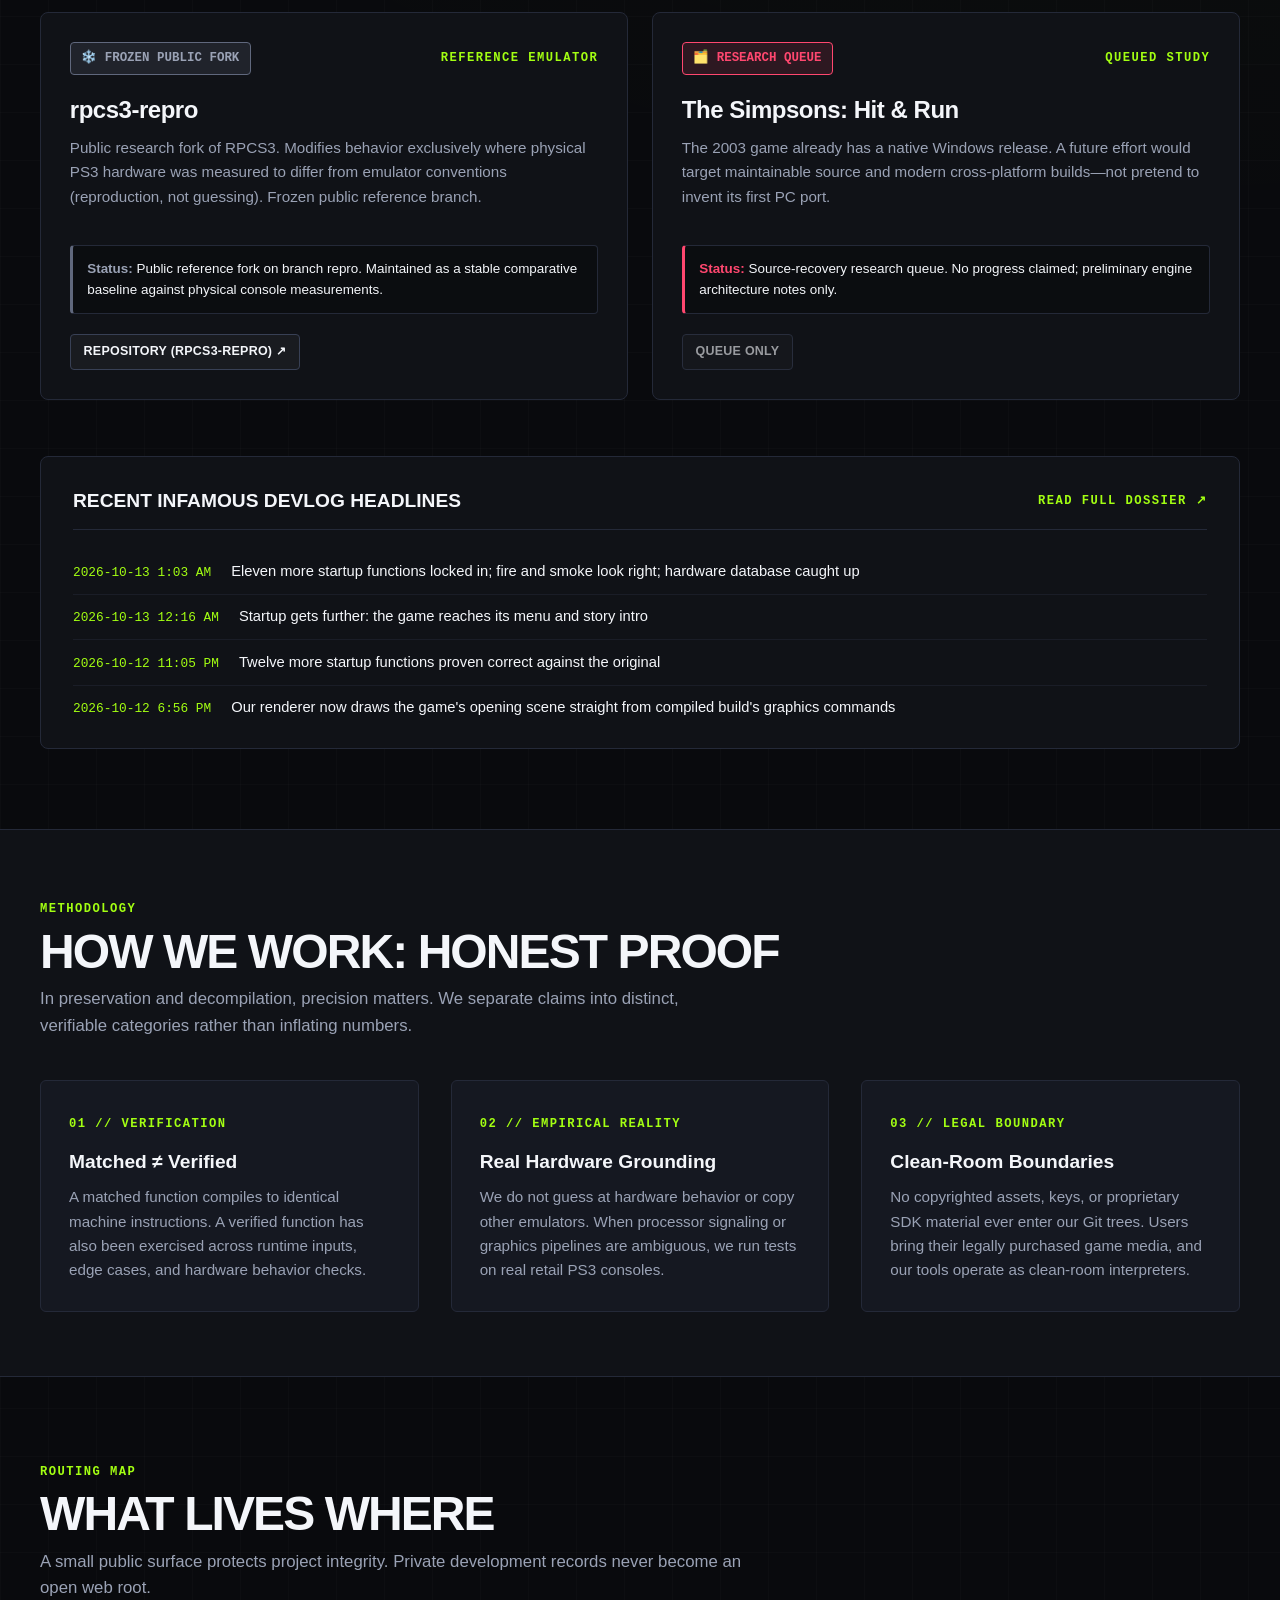
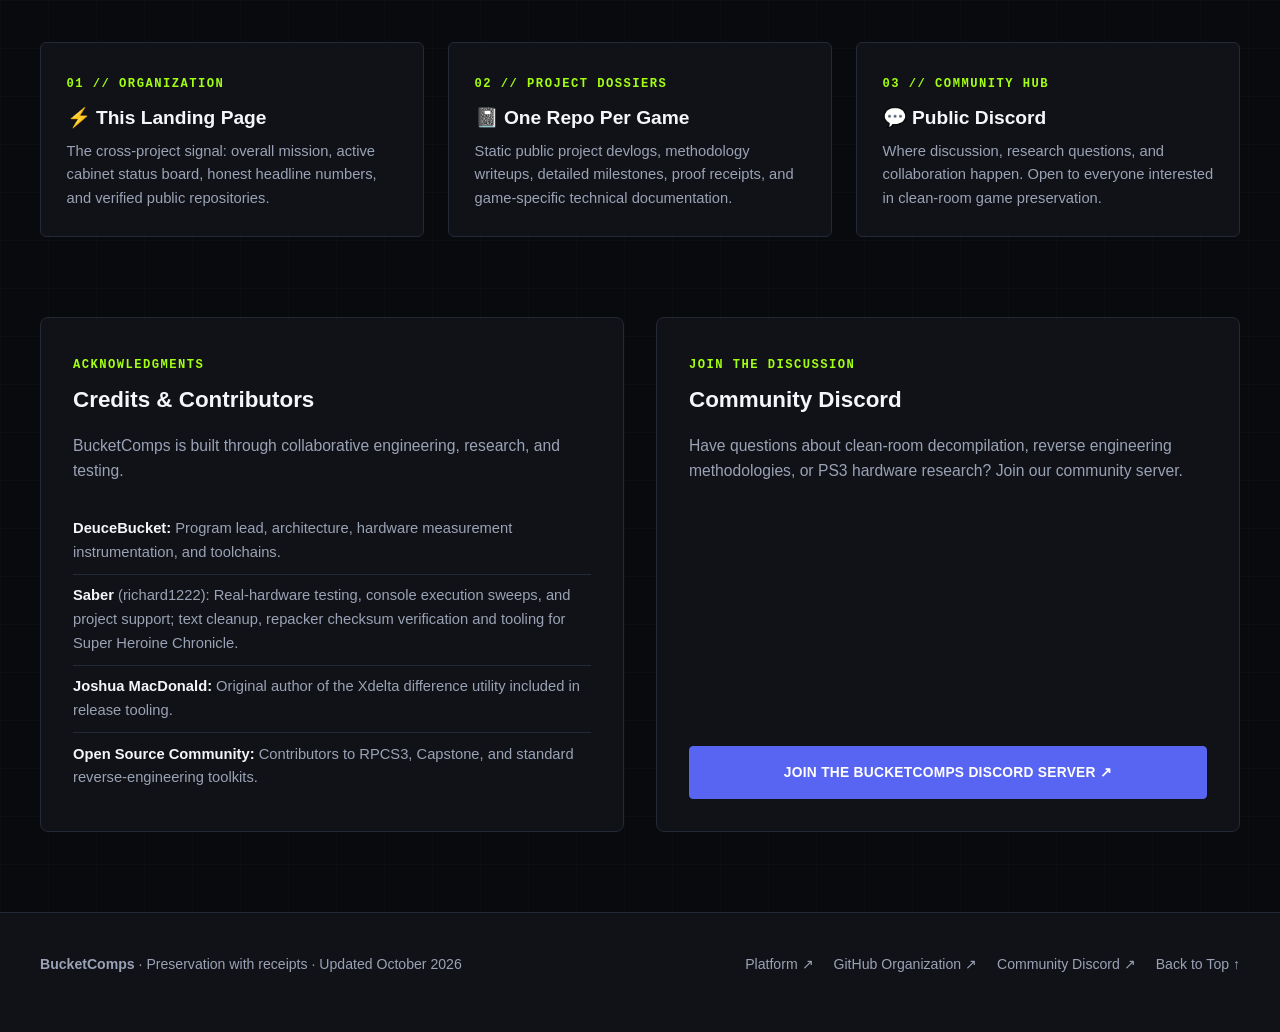
==== commit c5945f02: "Status board: point to live progress on decomp.deucebucket.com" ====
--- a/site/index.html
+++ b/site/index.html
@@ -140,6 +140,9 @@
         <span class="eyebrow">public status board</span>
         <h2 class="section-title" id="projects-title">Active &amp; Public Projects</h2>
         <p class="section-note">Current statuses and public links for our active preservation programs, utility toolkits, and translations.</p>
+        <div class="status-callout">
+          <strong>New, October 2026:</strong> live progress for inFAMOUS and eight more PS3 games now lives on our platform at <a href="https://decomp.deucebucket.com/">decomp.deucebucket.com ↗</a>. It shows how far along each game is and what our machines are working on, updated as the work happens. Anyone can look; accounts are invite-only for now.
+        </div>
       </header>
 
       <!-- Featured Project: inFAMOUS -->
@@ -179,7 +182,8 @@
         </div>
 
         <div class="card-actions">
-          <a class="btn btn-primary" href="https://bucketcomps.github.io/infamous/">Live Dossier &amp; Status ↗</a>
+          <a class="btn btn-primary" href="https://decomp.deucebucket.com/projects/infamous">Live Progress ↗</a>
+          <a class="btn btn-secondary" href="https://bucketcomps.github.io/infamous/">Dossier &amp; Devlog ↗</a>
           <a class="btn btn-secondary" href="https://github.com/bucketcomps/infamous">GitHub Repository ↗</a>
         </div>
       </article>
